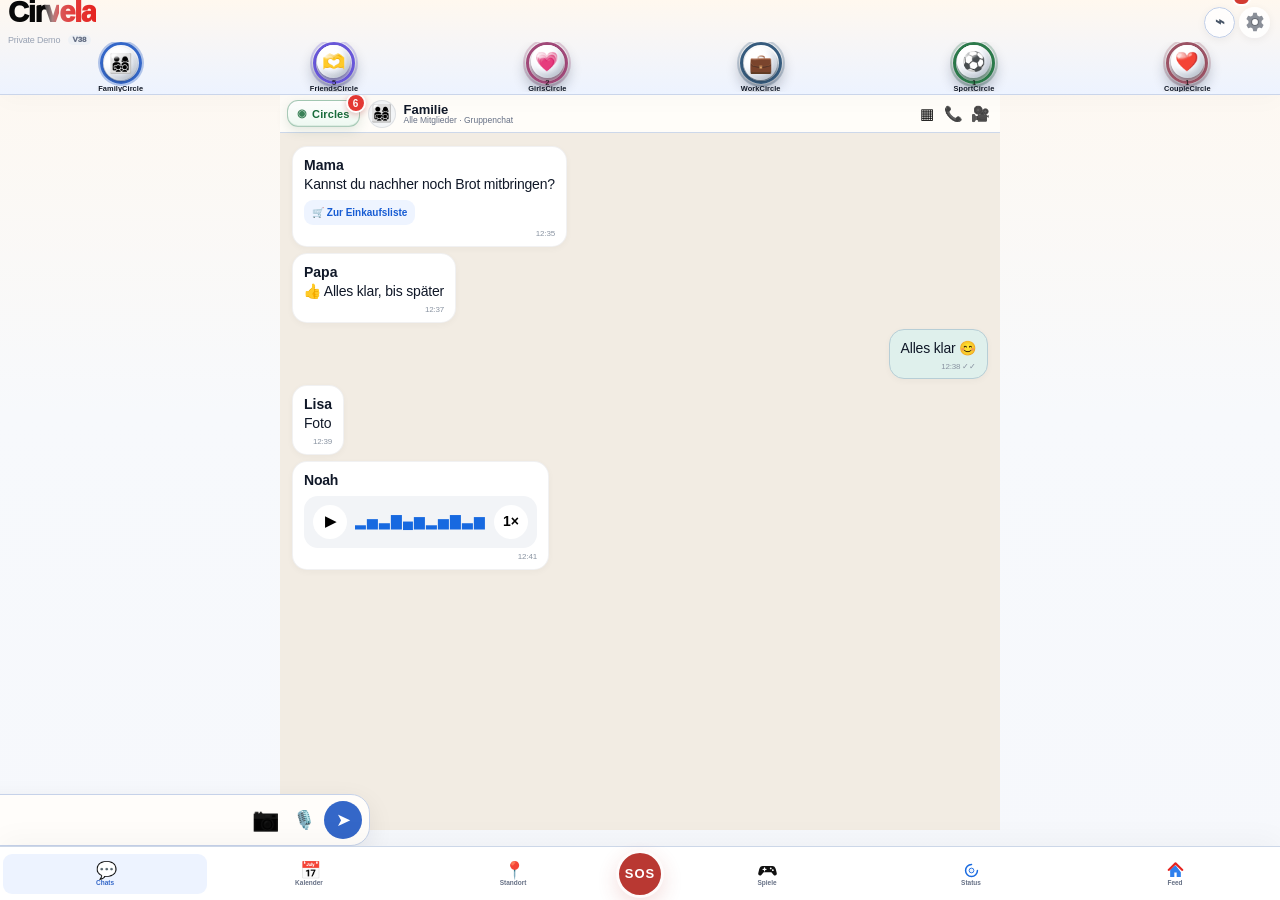
==== index.html @ 79e00e73 "Add files via upload" ====
<!doctype html>
<html lang="de">
<head>
  <meta charset="utf-8">
  <meta name="viewport" content="width=device-width,initial-scale=1,maximum-scale=1,user-scalable=no,viewport-fit=cover">
  <meta name="theme-color" content="#F7F9FC">
  <meta name="apple-mobile-web-app-capable" content="yes">
  <meta name="apple-mobile-web-app-status-bar-style" content="default">
  <meta name="apple-mobile-web-app-title" content="Cirvela">
  <link rel="manifest" href="./manifest.json">
  <link rel="apple-touch-icon" href="icon-192.png">
  <link rel="stylesheet" href="./styles.css?v=38">
  <title>Cirvela</title>

  <script>
  (function(){
    const build='V38';
    window.__CIRVELA_BUILD__=build;
    try{
      if('serviceWorker' in navigator){
        navigator.serviceWorker.getRegistrations().then(rs=>Promise.all(rs.map(r=>r.unregister()))).then(()=>{
          if(navigator.serviceWorker.controller && sessionStorage.getItem('fc-build-reload')!==build){
            sessionStorage.setItem('fc-build-reload',build);
            location.reload();
          }
        });
      }
      if('caches' in window){
        caches.keys().then(keys=>Promise.all(keys.map(k=>caches.delete(k))));
      }
    }catch(e){}
  })();
  </script>

</head>
<body>
  <div id="app">
    <header class="topbar">
      <div class="brandline">
        <div class="brandblock">
          <div class="cirvela-wordmark" aria-label="Cirvela"><span class="cirvela-black">Cir</span><span class="cirvela-v">v</span><span class="cirvela-red">ela</span></div>
          <div class="subtitle">Private Demo <span class="build-badge">V38</span></div>
        </div>
        <div class="header-tools">
          <button id="hubTop" class="hub-launch" aria-label="Circle Hub öffnen"><b>Circle Hub</b><em id="hubAlert">0</em></button>
          <button id="settingsTop" class="settings-top" aria-label="Einstellungen">
            <svg viewBox="0 0 64 64" role="img" aria-hidden="true"><path d="M27 5h10l2 8a21 21 0 0 1 5 3l8-2 5 9-6 6a21 21 0 0 1 0 6l6 6-5 9-8-2a21 21 0 0 1-5 3l-2 8H27l-2-8a21 21 0 0 1-5-3l-8 2-5-9 6-6a21 21 0 0 1 0-6l-6-6 5-9 8 2a21 21 0 0 1 5-3z" fill="#8A8F98"/><circle cx="32" cy="32" r="10" fill="white" stroke="#666B73" stroke-width="3"/></svg>
          </button>
        </div>
      </div>
      <div id="circleCarousel" class="circle-carousel" aria-label="Circles auswählen"></div>
      <button id="circleSwitchBtn" class="circle-switch legacy-circle-switch" aria-label="Circle wechseln" hidden>
        <span id="circleNameTop">FamilyCircle</span><span id="circleUnreadTop" class="circle-unread-top" hidden>0</span><span class="circle-chevron">⌄</span>
      </button>
      <h1 id="pageTitle" class="visually-hidden">Chats</h1>
    </header>

    <main id="content"></main>

    <nav id="bottomNav" class="bottom-nav" aria-label="Hauptnavigation">
      <button class="nav-item active" data-tab="chat"><span class="nav-glyph">💬</span><b>Chats</b></button>
      <button class="nav-item" data-tab="calendar"><span class="nav-glyph">📅</span><b>Kalender</b></button>
      <button class="nav-item" data-tab="location"><span class="nav-glyph">📍</span><b>Standort</b></button>
      <button id="sosBtn" class="sos-button" aria-label="SOS auslösen">SOS</button>
      <button class="nav-item" data-tab="games"><span class="nav-glyph controller-glyph" aria-hidden="true"><svg viewBox="0 0 64 44"><path d="M16 7h32c6 0 10 4 12 11l3 12c2 8-6 12-11 6l-7-8H19l-7 8C7 42-1 38 1 30l3-12C6 11 10 7 16 7Z" fill="#111"/><rect x="15" y="16" width="14" height="4" rx="2" fill="#fff"/><rect x="20" y="11" width="4" height="14" rx="2" fill="#fff"/><circle cx="43" cy="15" r="3" fill="#fff"/><circle cx="50" cy="21" r="3" fill="#fff"/></svg></span><b>Spiele</b></button>
      <button class="nav-item" data-tab="status"><span class="nav-glyph status-nav-icon"><svg viewBox="0 0 64 64"><circle cx="32" cy="32" r="20" fill="none" stroke="#1769E0" stroke-width="5" stroke-linecap="round" stroke-dasharray="92 34"/><circle cx="32" cy="32" r="8" fill="#EAF2FF" stroke="#1769E0" stroke-width="3"/></svg></span><b>Status</b></button>
      <button class="nav-item" data-tab="feed"><span class="nav-glyph feed-nav-icon"><svg viewBox="0 0 64 64"><path d="M14 29v25h14V39h8v15h14V38L32 14z" fill="#2F80ED"/><path d="M9 30L32 8l23 22" fill="none" stroke="#E52420" stroke-width="7" stroke-linecap="round" stroke-linejoin="round"/></svg></span><b>Feed</b></button>
    </nav>

    <div id="modalRoot"></div>
    <input id="galleryInput" type="file" accept="image/*,video/*" hidden>
    <input id="cameraInput" type="file" accept="image/*,video/*" capture="environment" hidden>
    <input id="scoreInput" type="file" accept="image/*" hidden>
  </div>
  <script src="./app.js?v=38"></script>
</body>
</html>
---- styles.css ----
:root{
  --bg:#F6F8FC; --card:#FFFFFF; --text:#111827; --muted:#667085; --line:#E6EAF0;
  --blue:#1769E0; --blueSoft:#EAF2FF; --red:#D92D20; --green:#12B76A; --shadow:0 8px 24px rgba(16,24,40,.07);
}
*{box-sizing:border-box}
html,body{margin:0;background:var(--bg);color:var(--text);font-family:-apple-system,BlinkMacSystemFont,"SF Pro Text","Segoe UI",sans-serif;
  -webkit-text-size-adjust:100%;touch-action:manipulation}
body{min-height:100vh;padding-bottom:calc(100px + env(safe-area-inset-bottom))}
button,input,textarea,select{font:inherit}
button{touch-action:manipulation;-webkit-tap-highlight-color:transparent;-webkit-user-select:none;user-select:none}
button:focus-visible,input:focus-visible,textarea:focus-visible,select:focus-visible{outline:3px solid #84ADFF;outline-offset:2px}
.hidden{display:none!important}

.topbar{
  position:sticky;top:0;z-index:30;display:flex;align-items:flex-end;justify-content:space-between;gap:12px;
  padding:calc(13px + env(safe-area-inset-top)) 16px 12px;background:rgba(255,255,255,.96);
  backdrop-filter:blur(18px);border-bottom:1px solid var(--line)
}
.brandblock{min-width:0}.brandblock h1{font-size:31px;line-height:1.05;letter-spacing:-.8px;margin:0 0 4px}.subtitle{font-size:13px;color:var(--muted)}
.top-actions{display:flex;gap:6px;flex:0 0 auto}
.top-action{
  min-width:64px;min-height:56px;border:0;background:transparent;border-radius:14px;color:#344054;
  display:flex;flex-direction:column;align-items:center;justify-content:center;gap:2px;padding:6px 7px
}
.top-action .top-icon{font-size:30px;line-height:1;width:34px;height:34px;display:grid;place-items:center}.top-action .top-icon svg{width:34px;height:34px;display:block}.top-action>span:last-child{font-size:10px;font-weight:700}
.top-action.active{background:var(--blueSoft);color:var(--blue)}

main{max-width:720px;margin:0 auto}
.section-pad{padding:14px 14px 4px}
.card{background:var(--card);border:1px solid #EEF1F5;border-radius:20px;box-shadow:var(--shadow);padding:16px;margin:14px}
.card h2,.card h3{margin:0 0 12px}
.card h2{font-size:22px}.card h3{font-size:18px}
.muted{color:var(--muted)}.small{font-size:12px}.strong{font-weight:800}
.primary,.secondary,.danger,.ghost{
  border:0;border-radius:14px;min-height:48px;padding:12px 16px;font-weight:800
}
.primary{background:#101828;color:white}.secondary{background:var(--blueSoft);color:var(--blue)}
.danger{background:#FEE4E2;color:#B42318}.ghost{background:#F2F4F7;color:#344054}
.wide{width:100%}

.search{
  margin:12px 14px;background:#ECEFF3;border-radius:15px;min-height:48px;padding:12px 14px;color:#667085;
  display:flex;align-items:center;gap:9px;font-size:16px
}
.chat-row{background:white;border-bottom:1px solid var(--line);display:flex;align-items:center;gap:11px;padding:12px 14px;min-height:78px}
.chat-row:first-of-type{border-top:1px solid var(--line)}
.avatar{width:52px;height:52px;border-radius:50%;background:#EEF3FF;display:grid;place-items:center;font-size:26px;flex:0 0 auto}
.avatar.small{width:38px;height:38px;font-size:19px}.avatar.tiny{width:30px;height:30px;font-size:15px}
.chat-main{min-width:0;flex:1}.chat-line{display:flex;align-items:center;justify-content:space-between;gap:8px}
.chat-name{font-size:17px;font-weight:850}.chat-time{font-size:12px;color:var(--muted)}
.preview{font-size:15px;color:#475467;margin-top:5px;white-space:nowrap;overflow:hidden;text-overflow:ellipsis}
.badge{background:var(--blue);color:white;border-radius:999px;font-size:11px;min-width:21px;height:21px;display:grid;place-items:center;padding:0 6px}
.row-actions{display:flex;gap:2px}.icon-button{width:44px;height:44px;border:0;background:transparent;border-radius:50%;font-size:20px}
.icon-button:active{background:#F2F4F7}

.stories{display:flex;gap:12px;overflow-x:auto;padding:13px 14px;background:#fff;border-bottom:1px solid var(--line);scrollbar-width:none}
.stories::-webkit-scrollbar{display:none}.story-btn{border:0;background:transparent;min-width:66px;padding:0;text-align:center;color:#344054}
.story-ring{width:61px;height:61px;border-radius:50%;padding:3px;margin:0 auto 5px;background:linear-gradient(145deg,#1769E0,#7F56D9,#F04438)}
.story-ring .avatar{width:55px;height:55px;border:3px solid white}
.story-create .story-ring{background:#D0D5DD}.story-create .story-ring .avatar{background:#fff;color:var(--blue);font-size:30px}
.story-label{font-size:10px;font-weight:700;white-space:nowrap}

.composer-card{display:flex;align-items:center;gap:10px}
.composer-launch{flex:1;border:1px solid var(--line);background:#F9FAFB;border-radius:999px;padding:11px 14px;color:#667085;text-align:left}
.mini-actions{display:flex;gap:7px;margin-top:11px}.mini-actions button{flex:1;min-height:40px;border:0;border-radius:12px;background:#F2F4F7;color:#344054;font-size:13px;font-weight:750}

.post{background:white;border:1px solid #EEF1F5;border-radius:19px;box-shadow:var(--shadow);margin:14px;overflow:hidden}
.post-head{display:flex;align-items:center;gap:9px;padding:13px 14px}.post-head .post-user{flex:1}.post-user b{display:block}
.post-image{height:220px;background:linear-gradient(135deg,#DBEAFE,#FCE7F3);display:grid;place-items:center;font-size:68px}
.post-body{padding:13px 14px}.post-actions{display:flex;gap:18px;margin-top:10px}
.action-link{border:0;background:transparent;color:#475467;padding:5px 0;font-size:14px}
.comment-panel{border-top:1px solid var(--line);padding:8px 14px 13px}
.comment{display:flex;gap:8px;padding:8px 0}.comment-content{flex:1}.comment-bubble{background:#F2F4F7;border-radius:13px;padding:8px 10px;font-size:14px}
.comment-meta{display:flex;gap:12px;color:#667085;font-size:10px;margin:4px 5px}.comment-meta button{border:0;background:transparent;padding:0;color:#667085;font-size:10px}
.reply-box{display:flex;gap:7px;margin-top:8px}.reply-box input{flex:1;min-width:0;border:1px solid var(--line);border-radius:999px;padding:10px 12px}.reply-box button{border:0;background:var(--blue);color:white;border-radius:999px;padding:9px 13px;font-weight:800}

.chat-screen{min-height:calc(100vh - 180px);background:#ECE7DE}
.chat-header{position:sticky;top:87px;z-index:20;background:white;border-bottom:1px solid var(--line);display:flex;align-items:center;gap:8px;padding:8px 10px}
.back{width:40px;height:40px;border:0;background:transparent;font-size:27px}.chat-person{min-width:0;flex:1}.chat-person b{display:block}
.chat-header-actions{display:flex}
.messages{padding:14px 11px 92px;display:flex;flex-direction:column;gap:7px}
.bubble{max-width:82%;padding:9px 11px 6px;border-radius:12px;background:#fff;box-shadow:0 1px 2px #00000012;font-size:15px}
.bubble.mine{align-self:flex-end;background:#D9FDD3}.bubble.theirs{align-self:flex-start}.msg-time{display:block;text-align:right;color:#667085;font-size:9px;margin-top:4px}
.chat-composer{position:fixed;left:0;right:0;bottom:calc(90px + env(safe-area-inset-bottom));z-index:24;display:flex;align-items:center;gap:5px;background:#F2F4F7;border-top:1px solid var(--line);padding:7px 8px}
.chat-composer input{flex:1;min-width:0;border:0;background:white;border-radius:999px;padding:11px 13px;font-size:15px}
.chat-composer button{width:39px;height:39px;border:0;background:transparent;border-radius:50%;font-size:20px}.chat-composer .send{background:var(--blue);color:white;font-size:15px}

.grid2{display:grid;grid-template-columns:1fr 1fr;gap:10px}.setting-group{margin:14px}.setting-title{padding:0 4px 6px;color:#667085;font-size:12px;font-weight:800;text-transform:uppercase;letter-spacing:.5px}
.setting-list{background:white;border:1px solid #EEF1F5;border-radius:18px;overflow:hidden;box-shadow:var(--shadow)}
.setting-row{min-height:55px;width:100%;border:0;border-bottom:1px solid var(--line);background:white;padding:10px 13px;display:flex;align-items:center;gap:10px;text-align:left}
.setting-row:last-child{border-bottom:0}.setting-row .setting-icon{font-size:21px;width:28px}.setting-row .setting-copy{flex:1}.setting-row .setting-copy b{display:block;font-size:15px}.setting-row .setting-copy small{color:var(--muted)}
.setting-row .chev{color:#98A2B3;font-size:20px}
.status-dot{width:9px;height:9px;border-radius:50%;background:var(--green);display:inline-block;margin-right:5px}

.privacy-banner{background:#F0FDF4;border:1px solid #ABEFC6;border-radius:16px;padding:13px;color:#05603A}
.info-banner{background:#EFF8FF;border:1px solid #B2DDFF;border-radius:16px;padding:13px;color:#175CD3}
.warning-banner{background:#FFF7ED;border:1px solid #FED7AA;border-radius:16px;padding:13px;color:#9A3412}

.form-row{display:flex;flex-direction:column;gap:6px;margin:11px 0}.form-row label{font-size:12px;color:#667085;font-weight:700}
.form-row input,.form-row select,.form-row textarea{width:100%;border:1px solid #D0D5DD;border-radius:12px;padding:11px;background:white}
.member-check{display:flex;align-items:center;justify-content:space-between;padding:11px 0;border-bottom:1px solid var(--line)}.member-check:last-child{border-bottom:0}
.member-check input{transform:scale(1.25)}

.map-card{height:240px;border-radius:18px;background:linear-gradient(25deg,#DFF5E8 0 43%,#FFF1C6 43% 72%,#DDEBFF 72%);position:relative;overflow:hidden}
.map-road{position:absolute;left:-10%;top:46%;width:120%;height:28px;background:#ffffffaa;transform:rotate(-8deg)}
.pin{position:absolute;font-size:31px}.pin.p1{left:25%;top:30%}.pin.p2{left:58%;top:55%}.pin.p3{left:43%;top:68%}
.location-status{display:flex;align-items:center;gap:8px;padding:10px 0}

.game-card{display:flex;align-items:center;gap:12px;padding:13px 0;border-bottom:1px solid var(--line)}.game-card:last-child{border-bottom:0}
.game-icon{width:54px;height:54px;border-radius:15px;background:#EEF2FF;display:grid;place-items:center;font-size:29px}.game-info{flex:1}.score-row{display:flex;justify-content:space-between;padding:10px 0;border-bottom:1px solid var(--line)}
.score-row:last-child{border-bottom:0}

.bottom-nav{
  position:fixed;left:0;right:0;bottom:0;z-index:70;display:grid;grid-template-columns:1fr 1fr 104px 1fr 1fr;align-items:end;
  min-height:91px;padding:7px 8px calc(7px + env(safe-area-inset-bottom));background:rgba(255,255,255,.98);border-top:1px solid var(--line);backdrop-filter:blur(15px)
}
.nav-item{border:0;background:transparent;color:#667085;min-width:58px;min-height:66px;border-radius:13px;display:flex;flex-direction:column;align-items:center;justify-content:center;gap:5px;padding:5px 2px}
.nav-item span{font-size:29px;line-height:1}.nav-item b{font-size:11px}.nav-item.active{color:var(--blue);background:#F8FAFF}
.sos-button{
  justify-self:center;align-self:start;transform:translateY(-12px);width:86px;height:86px;border-radius:50%;border:7px solid white;background:var(--red);color:white;
  box-shadow:0 7px 18px rgba(217,45,32,.28);font-size:22px;font-weight:900
}

.modal-overlay{position:fixed;inset:0;z-index:60;background:rgba(16,24,40,.63);display:flex;align-items:center;justify-content:center;padding:18px;touch-action:manipulation}
.modal-card{pointer-events:auto;width:min(430px,100%);max-height:82vh;overflow:auto;background:white;border-radius:22px;padding:18px;box-shadow:0 24px 60px rgba(16,24,40,.28)}
.modal-card h2{margin:0 0 10px}.modal-actions{display:grid;grid-template-columns:1fr 1fr;gap:10px;margin-top:16px}
.modal-actions button{min-height:54px;border:0;border-radius:14px;font-weight:850}.modal-no{background:#EAECF0;color:#344054}.modal-yes{background:var(--red);color:white}
.progress-label{text-align:center;font-size:19px;font-weight:900;margin:13px 0}.dots{display:flex;justify-content:center;gap:6px;margin:10px 0}.dots i{width:11px;height:11px;border-radius:50%;background:#D0D5DD}.dots i.on{background:var(--red)}
.sos-history{margin-top:12px;border-top:1px solid var(--line)}

.sheet{position:fixed;inset:0;z-index:85;background:rgba(16,24,40,.5);display:flex;align-items:flex-end}
.sheet-card{width:100%;max-width:720px;margin:0 auto;background:white;border-radius:23px 23px 0 0;padding:14px 14px calc(16px + env(safe-area-inset-bottom))}
.sheet-head{display:flex;align-items:center;justify-content:space-between;margin-bottom:5px}.sheet-head h3{margin:0}.sheet-option{width:100%;border:0;border-top:1px solid var(--line);background:white;padding:14px 4px;display:flex;align-items:center;gap:12px;text-align:left}
.sheet-option .sheet-icon{width:40px;height:40px;border-radius:11px;background:#EEF2FF;display:grid;place-items:center;font-size:22px}.sheet-option b{display:block}
.sheet-option small{color:var(--muted)}

.story-viewer{position:fixed;inset:0;z-index:90;background:#101828;color:white;display:flex;flex-direction:column;touch-action:manipulation}
.story-bars{display:flex;gap:4px;padding:calc(8px + env(safe-area-inset-top)) 9px 4px}.story-bars i{height:3px;flex:1;border-radius:4px;background:#ffffff40}.story-bars i.on{background:white}
.story-head{display:flex;align-items:center;gap:8px;padding:7px 10px}.story-head .owner{flex:1}.story-close{border:0;background:transparent;color:white;width:40px;height:40px;font-size:24px}
.story-media{flex:1;display:grid;place-items:center;text-align:center;font-size:86px;background:linear-gradient(145deg,#1D2939,#53389E);padding:18px}
.story-media p{font-size:20px}.story-footer{background:#00000070;padding:9px 9px calc(10px + env(safe-area-inset-bottom))}
.story-reactions{display:flex;justify-content:center;gap:9px;margin-bottom:8px}.story-reactions button{width:44px;height:44px;border:0;border-radius:50%;background:#ffffff18;color:white;font-size:22px}
.story-reply{display:flex;gap:7px}.story-reply input{flex:1;border:1px solid #ffffff55;border-radius:999px;background:#ffffff10;color:white;padding:10px 13px}.story-reply input::placeholder{color:#D0D5DD}.story-reply button{width:43px;height:43px;border:0;border-radius:50%;background:var(--blue);color:white}

.call-screen{position:fixed;inset:0;z-index:95;background:linear-gradient(#101828,#344054);color:white;display:flex;flex-direction:column;align-items:center;justify-content:center;padding:24px}
.call-avatar{width:118px;height:118px;border-radius:50%;background:#EEF2FF;color:#111827;display:grid;place-items:center;font-size:56px}.call-screen h2{font-size:29px;margin:16px 0 4px}.call-screen p{color:#D0D5DD}
.call-controls{display:flex;gap:22px;margin-top:44px}.call-controls button{width:62px;height:62px;border:0;border-radius:50%;background:#ffffff24;color:white;font-size:25px}.call-controls .hang{background:#D92D20}

.toast{position:fixed;z-index:110;left:50%;bottom:120px;transform:translateX(-50%);background:#101828;color:white;border-radius:999px;padding:10px 14px;font-size:12px;box-shadow:0 8px 24px #0003;max-width:90%;text-align:center}
@media (min-width:700px){.chat-composer{left:50%;right:auto;width:720px;transform:translateX(-50%)}}

.build-badge{display:inline-block;margin-left:5px;padding:2px 6px;border-radius:999px;background:#EAF2FF;color:#1769E0;font-size:9px;font-weight:900;vertical-align:1px}


/* V8 – requested additions only */
.contacts-button{border:0;background:var(--blueSoft);color:var(--blue);border-radius:12px;padding:10px 11px;font-weight:850}
.contacts-head{display:flex;align-items:center;gap:8px;background:#fff;border-bottom:1px solid var(--line);padding:9px 12px}
.group-header .chat-person{min-width:95px}
.chat-media-panel{position:relative}
.chat-media-panel .media-close{position:absolute;right:0;top:-5px}
.media-tabs{display:grid;grid-template-columns:repeat(4,1fr);gap:6px;margin:14px 0}
.media-tabs button{border:0;background:#F2F4F7;border-radius:10px;padding:9px 3px;font-size:12px;font-weight:750}
.media-grid{display:grid;grid-template-columns:repeat(3,1fr);gap:8px}
.media-grid div{aspect-ratio:1;border-radius:13px;background:#EEF2FF;display:grid;place-items:center;font-size:30px}
.group-call-avatars{display:flex;gap:8px;flex-wrap:wrap;justify-content:center}
.sos-result-card{position:relative;padding-top:20px}
.modal-x{position:absolute;right:10px;top:8px;width:42px;height:42px;border:0;border-radius:50%;background:#F2F4F7;color:#344054;font-size:23px;font-weight:800}
@media (max-width:430px){
 .chat-header{gap:4px;padding-left:6px;padding-right:6px}
 .chat-header-actions .icon-button{width:38px;height:38px;font-size:18px}
 .contacts-button{padding:9px 8px;font-size:12px}
}


/* V10 – only requested corrections */
.top-actions{gap:2px}
.top-action{min-width:55px;padding-left:4px;padding-right:4px}
.status-icon svg{width:32px!important;height:32px!important}

/* Checkbox rows: name/avatar remain readable, checkbox is always on the far right. */
.member-check{display:grid!important;grid-template-columns:minmax(0,1fr) auto!important;gap:14px!important;align-items:center!important}
.member-check>span:first-child{min-width:0;display:flex;align-items:center;gap:7px;white-space:normal;overflow:visible}
.member-check input[type="checkbox"]{position:static!important;justify-self:end!important;margin:0 3px 0 8px!important;flex:0 0 auto}

/* SOS slightly lower, while preserving size and prominence. */
.sos-button{transform:translateY(-3px)!important}

/* Long chat messages must never stretch the page. */
.bubble{max-width:min(82%,330px)!important;min-width:0;overflow-wrap:anywhere;word-break:break-word;white-space:normal}
.bubble .message-text{display:block;max-width:26ch;overflow-wrap:anywhere;word-break:break-word;white-space:normal}

/* Composer becomes multi-line instead of growing horizontally. */
.chat-composer textarea.chat-message-input{
  flex:1;min-width:0;max-height:112px;min-height:39px;resize:none;overflow-y:auto;border:0;background:white;
  border-radius:20px;padding:10px 13px;font-size:15px;line-height:20px;outline:0
}

/* Keyboard/focus mode: nav stays below the keyboard viewport and becomes compact.
   visualViewport JS keeps it attached to the visible bottom edge on iPhone Safari. */
body.keyboard-open{padding-bottom:calc(62px + env(safe-area-inset-bottom))}
body.keyboard-open .bottom-nav{
  min-height:56px!important;height:56px!important;padding:2px 6px calc(2px + env(safe-area-inset-bottom))!important;
  grid-template-columns:1fr 1fr 70px 1fr 1fr!important;align-items:center!important;
  transform:translateY(var(--keyboard-nav-shift,0px));
}
body.keyboard-open .nav-item{min-height:46px!important;min-width:46px!important;gap:2px!important;padding:2px!important}
body.keyboard-open .nav-item span{font-size:20px!important}
body.keyboard-open .nav-item b{font-size:9px!important}
body.keyboard-open .sos-button{
  width:54px!important;height:54px!important;border-width:4px!important;font-size:15px!important;
  transform:translateY(0)!important;align-self:center!important
}
body.keyboard-open .chat-composer{
  bottom:calc(56px + env(safe-area-inset-bottom))!important;
  transform:translateY(var(--keyboard-nav-shift,0px));
}
@media (min-width:700px){
 body.keyboard-open .chat-composer{transform:translate(-50%, var(--keyboard-nav-shift,0px))!important}
}


/* V11 – only the requested chat/profile corrections */

/* While typing, remove both navigation areas completely. */
body.keyboard-open .topbar{display:none!important}
body.keyboard-open .bottom-nav{display:none!important}
body.keyboard-open{padding-bottom:0!important}
body.keyboard-open .chat-screen{padding-top:0}
body.keyboard-open .chat-composer{
  bottom:0!important;
  transform:translateY(var(--keyboard-nav-shift,0px))!important;
  z-index:70;
}
@media (min-width:700px){
  body.keyboard-open .chat-composer{
    transform:translate(-50%, var(--keyboard-nav-shift,0px))!important;
  }
}

/* Individual-chat header can open contact info. */
.contact-header-person{
  flex:1;min-width:0;border:0;background:transparent;padding:0;
  display:flex;align-items:center;gap:7px;text-align:left;color:inherit
}
.contact-header-person .chat-person{min-width:0}

/* Group sender names/messages are tappable, without changing bubble appearance. */
.message-sender{
  border:0;background:transparent;padding:0;margin:0;color:inherit;
  font:inherit;font-weight:850;text-align:left
}
.group-person-message{cursor:pointer}

/* Contact info screen, inspired by familiar messenger structure but styled for FamilyCircle. */
.contact-profile{padding:0 0 120px;background:#F6F7F9;min-height:100vh}
.contact-profile-top{
  position:sticky;top:0;z-index:20;display:grid;grid-template-columns:70px 1fr 105px;
  align-items:center;padding:10px 12px;background:rgba(246,247,249,.96);backdrop-filter:blur(16px);
  border-bottom:1px solid var(--line)
}
.contact-profile-title{text-align:center;font-size:18px;font-weight:850}
.profile-edit{border:0;background:white;border-radius:999px;padding:10px 12px;font-weight:750;box-shadow:var(--shadow)}
.contact-hero{text-align:center;padding:26px 18px 18px}
.contact-avatar-large{
  width:126px;height:126px;border-radius:50%;margin:0 auto 14px;background:#EEF2FF;
  display:grid;place-items:center;font-size:62px;border:1px solid #D9DEE7
}
.contact-hero h2{margin:0;font-size:30px}
.contact-phone{margin-top:6px;color:var(--muted);font-size:18px}
.contact-status{margin-top:7px;color:#667085;font-size:13px}
.contact-quick-actions{display:grid;grid-template-columns:repeat(3,1fr);gap:10px;padding:0 16px 16px}
.contact-quick-actions button{
  border:0;background:white;border-radius:20px;padding:15px 8px;display:grid;gap:6px;place-items:center;
  box-shadow:var(--shadow);color:var(--text)
}
.contact-quick-actions button span{font-size:25px}
.contact-quick-actions button b{font-size:13px}
.contact-card{
  margin:0 16px 14px;background:white;border-radius:22px;overflow:hidden;box-shadow:0 2px 12px rgba(16,24,40,.04)
}
.contact-row{
  width:100%;border:0;background:white;display:grid;grid-template-columns:36px minmax(0,1fr) auto;
  align-items:center;gap:9px;padding:14px 16px;text-align:left;color:var(--text)
}
.contact-row + .contact-row{border-top:1px solid var(--line)}
.contact-row>span:first-child{font-size:21px}
.contact-row-main{display:grid;gap:2px;min-width:0}
.contact-row-main b{font-size:15px}
.contact-row-main small{font-size:11px;color:var(--muted);white-space:normal}
.contact-row>span:last-child{color:#98A2B3}
.contact-actions-card{padding:0}
.contact-text-action{
  display:block;width:100%;border:0;background:white;padding:15px 16px;text-align:left;
  color:#218C55;font-size:15px
}
.contact-text-action + .contact-text-action{border-top:1px solid var(--line)}
.contact-text-action.danger{color:#D92D20}

/* V12 – keyboard chat layout and functional contact-info rows */
body.keyboard-open .chat-screen{
  position:fixed!important;
  inset:0!important;
  height:100dvh!important;
  min-height:0!important;
  display:flex!important;
  flex-direction:column!important;
  background:#ECE7DE!important;
  z-index:60!important;
  overflow:hidden!important;
}
body.keyboard-open .chat-header{
  position:relative!important;
  top:0!important;
  flex:0 0 auto!important;
  z-index:72!important;
  display:flex!important;
  background:#fff!important;
}
body.keyboard-open .messages{
  flex:1 1 auto!important;
  min-height:0!important;
  overflow-y:auto!important;
  -webkit-overflow-scrolling:touch;
  padding:12px 11px 10px!important;
  background:#ECE7DE!important;
}
body.keyboard-open .chat-composer{
  position:relative!important;
  left:auto!important;right:auto!important;bottom:auto!important;
  flex:0 0 auto!important;
  transform:none!important;
  z-index:73!important;
  padding:7px 8px calc(7px + env(safe-area-inset-bottom))!important;
  background:#F2F4F7!important;
}
body.keyboard-open .topbar, body.keyboard-open .bottom-nav{display:none!important}
body.keyboard-open #content{padding:0!important;margin:0!important}
body.keyboard-open .chat-message-input{margin:0!important}
@media (min-width:700px){body.keyboard-open .chat-composer{width:auto!important;transform:none!important}}
.profile-option-demo{padding:18px;border-radius:16px;background:#F2F4F7;line-height:1.45}


/* V13 – requested Circle switcher + compact navigation/composer */
.circle-switch{
  border:0;background:transparent;padding:0;margin:0 0 3px;color:var(--blue);
  font-size:13px;font-weight:850;display:flex;align-items:center;gap:4px;text-align:left
}
.circle-switch:active{opacity:.65}
.circle-chevron{font-size:14px;color:#667085}
.brandblock h1{margin-bottom:2px}
.brandblock .subtitle{font-size:11px}

/* Bottom bar is slimmer; all five items stay completely inside it. */
body{padding-bottom:calc(80px + env(safe-area-inset-bottom))}
.bottom-nav{
  grid-template-columns:1fr 1fr 82px 1fr 1fr!important;
  min-height:76px!important;
  height:76px!important;
  padding:4px 7px calc(4px + env(safe-area-inset-bottom))!important;
  align-items:center!important;
}
.nav-item{
  min-height:60px!important;min-width:50px!important;gap:3px!important;padding:3px 2px!important
}
.nav-item span{font-size:25px!important}
.nav-item b{font-size:10px!important}
.sos-button{
  width:68px!important;height:68px!important;border-width:5px!important;font-size:18px!important;
  transform:translateY(0)!important;align-self:center!important
}

/* Wider composer with dedicated send-button space; never covered by nav. */
.chat-composer{
  bottom:calc(76px + env(safe-area-inset-bottom))!important;
  padding:6px 7px!important;gap:4px!important;
}
.chat-composer textarea.chat-message-input{
  min-height:40px!important;
  flex:1 1 auto!important;
  min-width:0!important;
  padding-left:12px!important;padding-right:12px!important;
}
.chat-composer button{width:36px!important;height:36px!important;flex:0 0 36px!important}
.chat-composer .send{width:42px!important;height:42px!important;flex:0 0 42px!important}

/* Circle picker */
.circle-sheet .sheet-card{padding-bottom:calc(20px + env(safe-area-inset-bottom))}
.circle-sheet-intro{margin:3px 2px 10px}
.circle-option{
  width:100%;border:0;border-top:1px solid var(--line);background:white;
  display:grid;grid-template-columns:46px minmax(0,1fr) 22px;align-items:center;gap:10px;
  padding:11px 3px;text-align:left;color:var(--text)
}
.circle-option.selected{background:#F8FAFF}
.circle-option-icon{
  width:42px;height:42px;border-radius:13px;background:#EEF2FF;display:grid;place-items:center;font-size:23px
}
.circle-option-copy{display:grid;gap:2px}
.circle-option-copy b{font-size:15px}
.circle-option-copy small{color:var(--muted);font-size:11px}
.circle-create{
  width:100%;margin-top:10px;border:0;border-radius:14px;background:#101828;color:white;
  min-height:48px;font-weight:850
}

/* Different Circles get distinct accents/backgrounds while keeping the same product structure. */
body[data-circle="family"]{--circleAccent:#1769E0}
body[data-circle="friends"]{
  --blue:#7F56D9;--blueSoft:#F4EBFF;--bg:#FAF8FF;--circleAccent:#7F56D9
}
body[data-circle="girls"]{
  --blue:#D946EF;--blueSoft:#FDF2FF;--bg:#FFF8FD;--circleAccent:#EC4899
}
body[data-circle="work"]{
  --blue:#175CD3;--blueSoft:#EFF8FF;--bg:#F5F8FC;--circleAccent:#175CD3
}
body[data-circle="sport"]{
  --blue:#15803D;--blueSoft:#ECFDF3;--bg:#F7FBF7;--circleAccent:#15803D
}
body[data-circle] .circle-switch{color:var(--circleAccent,var(--blue))}
body[data-circle="friends"] .chat-screen{background:#F0EAF8}
body[data-circle="girls"] .chat-screen{background:#F7EAF3}
body[data-circle="work"] .chat-screen{background:#EAF0F7}
body[data-circle="sport"] .chat-screen{background:#EAF4EA}

/* Keep keyboard-mode composer directly above keyboard with V13 sizing. */
body.keyboard-open .chat-composer{bottom:0!important}


/* V14 – stronger Circle hierarchy + unread activity */
.circle-switch{
  font-size:22px!important;
  line-height:1.05;
  font-weight:950!important;
  margin-bottom:4px!important;
  gap:7px!important;
  color:var(--circleAccent,var(--blue))!important;
}
.circle-chevron{
  font-size:18px!important;
  color:#667085!important;
}
.brandblock h1{
  font-size:16px!important;
  line-height:1.1!important;
  margin:0 0 2px!important;
  font-weight:800!important;
}
.brandblock .subtitle{
  font-size:10px!important;
  margin-top:0!important;
}
.circle-unread-top{
  min-width:22px;height:22px;padding:0 6px;border-radius:999px;
  display:inline-grid;place-items:center;background:#E53935;color:white;
  font-size:11px;font-weight:950;box-shadow:0 2px 8px rgba(229,57,53,.28)
}
.circle-unread-top[hidden]{display:none!important}

/* Richer Circle switcher unread state */
.circle-option{
  grid-template-columns:46px minmax(0,1fr) auto!important;
}
.circle-option-titleline{
  display:flex;align-items:center;gap:7px;min-width:0
}
.circle-current-pill{
  display:inline-flex!important;align-items:center!important;
  width:auto!important;padding:2px 7px;border-radius:999px;
  background:#EEF2FF;color:var(--blue)!important;font-size:9px!important;font-weight:900
}
.circle-option-side{
  display:flex;align-items:center;gap:7px;min-width:48px;justify-content:flex-end
}
.circle-unread-badge{
  min-width:25px;height:25px;padding:0 7px;border-radius:999px;
  display:grid;place-items:center;background:var(--circleAccent,var(--blue));
  color:white;font-size:11px;font-weight:950
}
.circle-no-unread{
  width:22px;height:22px;border-radius:999px;background:#ECFDF3;color:#15803D;
  display:grid;place-items:center;font-size:11px;font-weight:900
}
.circle-arrow{color:#98A2B3;font-size:18px}
.circle-option-copy small{
  white-space:nowrap;overflow:hidden;text-overflow:ellipsis;display:block
}

/* Make hierarchy hold across all Circle themes */
body[data-circle="friends"] .circle-unread-badge{background:#7F56D9}
body[data-circle="girls"] .circle-unread-badge{background:#EC4899}
body[data-circle="work"] .circle-unread-badge{background:#175CD3}
body[data-circle="sport"] .circle-unread-badge{background:#15803D}


/* V15 – Feed-Anzeige + Profilbild-Vollansicht */
.feed-scope-banner{
  display:grid;grid-template-columns:34px minmax(0,1fr) auto;gap:10px;align-items:center;
  background:white;border:1px solid var(--line);border-radius:18px;padding:10px 12px;
}
.feed-scope-banner>span:first-child{font-size:22px}
.feed-scope-banner>div{display:grid;gap:2px}
.feed-scope-banner small{color:var(--muted);font-size:10px}
.feed-scope-banner button{min-height:36px;padding:0 11px}
.feed-choice{
  display:grid;grid-template-columns:30px minmax(0,1fr);gap:10px;align-items:start;
  padding:15px 4px;border-bottom:1px solid var(--line)
}
.feed-choice input{width:21px;height:21px;margin-top:1px}
.feed-choice span{display:grid;gap:3px}
.feed-choice b{font-size:15px}
.feed-choice small{font-size:11px;color:var(--muted);line-height:1.35}
.profile-photo-button{
  display:block;border:0;background:transparent;padding:0;margin:0 auto 14px;border-radius:50%
}
.profile-photo-button .contact-avatar-large{margin:0!important}
.profile-photo-viewer{
  position:fixed;inset:0;z-index:400;background:#0B0F17;color:white;display:flex;flex-direction:column
}
.profile-photo-viewer-bar{
  min-height:72px;padding:calc(10px + env(safe-area-inset-top)) 16px 10px;
  display:grid;grid-template-columns:50px 1fr 50px;align-items:center;background:rgba(0,0,0,.28)
}
.profile-photo-viewer-bar b{text-align:center;font-size:17px}
.profile-photo-close{border:0;background:transparent;color:white;font-size:38px;line-height:1;text-align:left}
.profile-photo-stage{flex:1;display:grid;place-items:center;padding:22px}
.profile-photo-large-demo{
  width:min(82vw,430px);aspect-ratio:1;border-radius:18px;background:#171E2D;
  display:grid;place-items:center;font-size:min(36vw,180px);box-shadow:0 18px 50px rgba(0,0,0,.35)
}
.build-badge{font-weight:950!important}

/* V16 Circle Hub – 20 integrated demo features */
.top-actions{gap:8px!important}
#hubTop .hub-icon{font-size:27px}
.hub-hero{margin:12px 12px 10px;padding:18px;border-radius:24px;background:linear-gradient(135deg,#101828,#344054);color:white;display:flex;align-items:end;justify-content:space-between;gap:12px}
.hub-hero h2{font-size:25px;margin:4px 0}.hub-hero p{font-size:11px;opacity:.78;max-width:250px}.eyebrow{font-size:11px;font-weight:850}
.compact{min-height:42px;padding:0 12px;white-space:nowrap}
.today-board{margin:0 12px 12px}.card-title-row{display:flex;align-items:center;justify-content:space-between}.board-item{display:grid;grid-template-columns:30px 1fr;gap:8px;padding:9px 0;border-top:1px solid var(--line)}.board-item span{display:grid}.board-item small{color:var(--muted)}
.hub-grid{display:grid;grid-template-columns:1fr 1fr;gap:9px;padding:0 12px 100px}
.hub-tile{border:1px solid var(--line);background:white;border-radius:18px;padding:13px;text-align:left;min-height:108px;display:grid;align-content:start;gap:4px;box-shadow:0 2px 10px rgba(16,24,40,.04)}
.hub-tile>span{font-size:25px}.hub-tile b{font-size:14px}.hub-tile small{font-size:10px;color:var(--muted);line-height:1.3}
.feature-sheet .sheet-card{max-height:88vh;overflow:auto}
.feature-list,.saved-list,.pulse-list,.inbox-list{display:grid}
.feature-row{display:grid;grid-template-columns:34px 1fr 18px;align-items:center;gap:8px;padding:12px 2px;border-bottom:1px solid var(--line)}.feature-row>span:first-child{font-size:22px}.feature-row>span:nth-child(2){display:grid}.feature-row small{font-size:10px;color:var(--muted)}.feature-row i{font-style:normal;color:#98A2B3}
.smart-demo{display:grid;gap:10px}.smart-action{border:0;background:#EEF4FF;color:#175CD3;border-radius:12px;padding:11px;font-weight:800;text-align:left}
.list-card{padding:12px;border:1px solid var(--line);border-radius:16px;margin-bottom:10px;display:grid;gap:8px}.list-card label{font-size:13px}.list-card input{width:18px;height:18px;vertical-align:middle}
.request-card,.capsule-card,.safe-walk-card,.doorbell-card,.bridge-card,.poll-card,.memory-card{display:grid;gap:12px}.choice-line{border:1px solid var(--line);background:white;padding:12px;border-radius:12px;text-align:left}.success-banner{background:#ECFDF3;color:#067647;padding:12px;border-radius:12px}
.moment-cover{height:160px;border-radius:20px;background:linear-gradient(135deg,#DCE7FF,#FFE5F1);display:grid;place-items:center;align-content:center;font-size:44px}.moment-cover b{font-size:20px}.moment-cover small{font-size:11px}.moment-grid{display:grid;grid-template-columns:repeat(4,1fr);gap:6px;margin:10px 0}.moment-grid div{aspect-ratio:1;background:#F2F4F7;border-radius:12px;display:grid;place-items:center;font-size:27px}
.memory-photo{height:180px;background:#E8F2E8;border-radius:18px;display:grid;place-items:center;font-size:62px}
.capsule-lock,.doorbell-big{font-size:66px;text-align:center}.place-grid,.mood-grid,.call-options,.quick-status,.circle-room-grid{display:grid;grid-template-columns:1fr 1fr;gap:8px}.place-card,.mood-choice,.call-options button,.quick-status button,.circle-room{border:1px solid var(--line);background:white;border-radius:14px;padding:12px}.mood-choice.selected{outline:2px solid var(--blue);background:var(--blueSoft)}
.safety-actions{display:grid;gap:9px}.safety-actions button{border:0;border-radius:14px;padding:14px;font-weight:900}.safety-red{background:#FEE4E2;color:#B42318}.safety-yellow{background:#FEF0C7;color:#B54708}.safety-blue{background:#EAF2FF;color:#175CD3}
.walk-route{font-size:28px;text-align:center;padding:24px 0;background:#F2F4F7;border-radius:18px}
.inbox-item{display:grid;grid-template-columns:36px 1fr 28px;gap:9px;align-items:center;border:0;border-bottom:1px solid var(--line);background:white;padding:12px 2px;text-align:left}.inbox-item>span:first-child{font-size:22px}.inbox-item>span:nth-child(2){display:grid}.inbox-item small{color:var(--muted);white-space:nowrap;overflow:hidden;text-overflow:ellipsis}.inbox-item em{font-style:normal;background:#E53935;color:white;border-radius:999px;width:26px;height:26px;display:grid;place-items:center;font-weight:900}
.pulse-line{display:grid;grid-template-columns:38px 1fr;gap:10px;padding:12px 0;border-bottom:1px solid var(--line)}.pulse-line>span:first-child{font-size:25px}.pulse-line>span:nth-child(2){display:grid}.pulse-line small{color:var(--muted)}
.share-preview{padding:14px;border:1px dashed #98A2B3;border-radius:14px;background:#F9FAFB}
.poll-card button{border:0;background:#F2F4F7;border-radius:12px;padding:12px;display:flex;justify-content:space-between}
.circle-room{display:grid;place-items:center;text-align:center}.circle-room>span{font-size:30px}.circle-room small{color:var(--muted)}
.message-actionable{cursor:pointer}
@media(max-width:390px){.hub-grid{grid-template-columns:1fr 1fr}.hub-tile{min-height:100px;padding:11px}}


/* =========================================================
   V18 – Circle platform features, built on the uploaded V16
   ========================================================= */
.hub-launch{margin-top:7px;border:0;background:#F2F4FF;color:#344054;border-radius:999px;min-height:30px;padding:5px 9px;display:inline-flex;align-items:center;gap:5px;font-size:10px;font-weight:850;box-shadow:inset 0 0 0 1px #E4E7EC}
.hub-launch span{font-size:14px}.hub-launch em{font-style:normal;background:#E53935;color:#fff;min-width:19px;height:19px;padding:0 5px;border-radius:999px;display:grid;place-items:center;font-size:9px}.hub-launch.active{background:#EDE9FE;color:#6941C6}
.hub-section-title{padding:8px 16px 6px;display:grid}.hub-section-title b{font-size:15px}.hub-section-title small{font-size:10px;color:var(--muted)}
.hub-hero{margin:12px 14px 10px;padding:17px;border-radius:22px;background:linear-gradient(135deg,#101828,#344054);color:white;display:flex;align-items:end;justify-content:space-between;gap:10px;box-shadow:var(--shadow)}
.hub-hero h2{font-size:23px;margin:4px 0}.hub-hero p{font-size:10px;opacity:.82;max-width:260px;line-height:1.4}.eyebrow{font-size:10px;font-weight:850}.compact{min-height:40px!important;padding:0 11px!important;white-space:nowrap}
.today-board{margin-top:10px}.card-title-row{display:flex;align-items:center;justify-content:space-between;gap:8px}.card-title-row h3{margin:0}.board-item{display:grid;grid-template-columns:30px minmax(0,1fr);gap:8px;padding:9px 0;border-top:1px solid var(--line)}.board-item span{display:grid}.board-item small{color:var(--muted);font-size:10px}
.hub-grid{display:grid;grid-template-columns:1fr 1fr;gap:9px;padding:0 14px 6px}.hub-tile{border:1px solid var(--line);background:white;border-radius:17px;padding:12px;text-align:left;min-height:102px;display:grid;align-content:start;gap:4px;box-shadow:0 2px 10px rgba(16,24,40,.04)}.hub-tile>span{font-size:24px}.hub-tile b{font-size:13px}.hub-tile small{font-size:9px;color:var(--muted);line-height:1.35}
.feature-sheet .sheet-card{max-height:88vh;overflow:auto}.feature-list,.saved-list,.pulse-list,.inbox-list{display:grid}.feature-row{width:100%;border:0;background:white;display:grid;grid-template-columns:34px minmax(0,1fr) 18px;align-items:center;gap:8px;padding:12px 2px;border-bottom:1px solid var(--line);text-align:left}.feature-row>span:first-child{font-size:22px}.feature-row>span:nth-child(2){display:grid}.feature-row small{font-size:10px;color:var(--muted)}.feature-row i{font-style:normal;color:#98A2B3}
.smart-demo{display:grid;gap:9px}.smart-action{border:0;background:#EEF4FF;color:#175CD3;border-radius:12px;padding:10px;font-weight:800;text-align:left}.inline-smart{display:block;border:0;background:#EEF4FF;color:#175CD3;border-radius:9px;padding:6px 8px;margin-top:6px;font-size:10px;font-weight:800}
.list-card{padding:12px;border:1px solid var(--line);border-radius:15px;margin-bottom:9px;display:grid;gap:8px}.list-card label{font-size:13px}.list-card input{width:18px;height:18px;vertical-align:middle}.request-card,.capsule-card,.safe-walk-card,.doorbell-card,.bridge-card,.poll-card,.memory-card{display:grid;gap:11px}.choice-line{border:1px solid var(--line);background:white;padding:11px;border-radius:12px;text-align:left}.success-banner{background:#ECFDF3;color:#067647;padding:11px;border-radius:12px}
.moment-cover{height:145px;border-radius:18px;background:linear-gradient(135deg,#DCE7FF,#FFE5F1);display:grid;place-items:center;align-content:center;font-size:42px}.moment-cover b{font-size:19px}.moment-cover small{font-size:10px}.moment-grid,.moment-mini{display:grid;grid-template-columns:repeat(4,1fr);gap:6px;margin:9px 0}.moment-grid div,.moment-mini span{aspect-ratio:1;background:#F2F4F7;border-radius:11px;display:grid;place-items:center;font-size:25px}.memory-photo{height:165px;background:#E8F2E8;border-radius:17px;display:grid;place-items:center;font-size:58px}.capsule-lock,.doorbell-big{font-size:60px;text-align:center}.place-grid,.mood-grid,.call-options,.quick-status,.circle-room-grid{display:grid;grid-template-columns:1fr 1fr;gap:8px}.place-card,.mood-choice,.call-options button,.quick-status button,.circle-room{border:1px solid var(--line);background:white;border-radius:13px;padding:11px}.mood-choice.selected{outline:2px solid var(--blue);background:var(--blueSoft)}.status-mood-current{font-size:24px;padding:8px 0}
.safety-actions{display:grid;gap:8px}.safety-actions button{border:0;border-radius:13px;padding:13px;font-weight:900}.safety-red{background:#FEE4E2;color:#B42318}.safety-yellow{background:#FEF0C7;color:#B54708}.safety-blue{background:#EAF2FF;color:#175CD3}.walk-route{font-size:26px;text-align:center;padding:22px 0;background:#F2F4F7;border-radius:17px}
.inbox-item{display:grid;grid-template-columns:36px minmax(0,1fr) 28px;gap:8px;align-items:center;border:0;border-bottom:1px solid var(--line);background:white;padding:11px 2px;text-align:left}.inbox-item>span:first-child{font-size:22px}.inbox-item>span:nth-child(2){display:grid;min-width:0}.inbox-item small{color:var(--muted);white-space:nowrap;overflow:hidden;text-overflow:ellipsis}.inbox-item em{font-style:normal;background:#E53935;color:white;border-radius:999px;width:26px;height:26px;display:grid;place-items:center;font-weight:900}.pulse-line{display:grid;grid-template-columns:38px minmax(0,1fr);gap:9px;padding:11px 0;border-bottom:1px solid var(--line)}.pulse-line>span:first-child{font-size:24px}.pulse-line>span:nth-child(2){display:grid}.pulse-line small{color:var(--muted)}
.share-preview{padding:13px;border:1px dashed #98A2B3;border-radius:13px;background:#F9FAFB}.poll-card button{border:0;background:#F2F4F7;border-radius:11px;padding:11px;display:flex;justify-content:space-between}.circle-room{display:grid;place-items:center;text-align:center}.circle-room>span{font-size:29px}.circle-room small{color:var(--muted)}
.voice-demo{display:grid;grid-template-columns:auto 1fr auto;align-items:center;gap:8px;background:#F2F4F7;border-radius:14px;padding:9px}.compact-voice{margin-top:6px}.voice-play,.voice-speed,.voice-inline-play,.voice-inline-speed{border:0;background:white;border-radius:999px;min-width:34px;height:34px;font-weight:850}.voice-wave{letter-spacing:1px;color:#1769E0;white-space:nowrap;overflow:hidden}.voice-bubble{min-width:220px}.feed-category-chips{display:flex;gap:6px;overflow-x:auto;margin-top:8px;scrollbar-width:none}.feed-category-chips button{border:1px solid var(--line);background:white;border-radius:999px;padding:7px 10px;white-space:nowrap;font-size:10px;font-weight:750}
body[data-circle="couple"]{--blue:#C11574;--blueSoft:#FCE7F3}body[data-circle="travel"]{--blue:#0E7490;--blueSoft:#ECFEFF}body[data-circle="school"]{--blue:#7C3AED;--blueSoft:#F5F3FF}
@media(max-width:390px){.hub-grid{grid-template-columns:1fr 1fr}.hub-tile{min-height:96px;padding:10px}.hub-launch{font-size:9px}.top-action{min-width:52px}}

/* V19 — Cirvela professional visual system. Functionality preserved, presentation refined. */
:root{
 --bg:#F4F6F8;--card:#FFFFFF;--text:#17202A;--muted:#6B7280;--line:#E2E7EC;
 --blue:#2457D6;--blueSoft:#EEF3FF;--red:#C9362B;--green:#17875B;
 --shadow:0 2px 10px rgba(16,24,40,.045);--radius:14px;
}
body{background:#F4F6F8;letter-spacing:-.01em}
.topbar{padding:calc(12px + env(safe-area-inset-top)) 16px 11px;background:rgba(255,255,255,.985);box-shadow:0 1px 0 var(--line);border:0;align-items:flex-end}
.cirvela-wordmark{font-size:24px;font-weight:900;letter-spacing:-.8px;color:#111827;line-height:1;margin-bottom:3px}
.circle-switch{font-size:13px!important;font-weight:750!important;color:var(--circleAccent,var(--blue))!important;margin:0 0 4px!important;gap:5px!important}
.circle-unread-top{font-size:9px!important;min-width:18px!important;height:18px!important}
.brandblock h1{font-size:20px!important;font-weight:820!important;letter-spacing:-.4px!important;margin:0 0 2px!important}
.brandblock .subtitle{font-size:10px!important;color:#8A94A3!important}
.build-badge{background:#F1F4F8;color:#667085;font-size:8px}
.hub-launch{background:transparent!important;box-shadow:none!important;border:1px solid #D8DEE7!important;border-radius:9px!important;color:#475467!important;padding:5px 8px!important;margin-top:6px!important}
.hub-launch em{background:#D33B32!important}
.top-actions{gap:4px!important}.top-action{min-width:58px!important;border-radius:10px!important;padding:5px!important}.top-action .top-icon,.top-action .top-icon svg{width:30px!important;height:30px!important}.top-action>span:last-child{font-size:9px!important;font-weight:700!important}.top-action.active{background:#F0F4FA!important}
.card,.post,.setting-list{border-radius:14px!important;box-shadow:var(--shadow)!important;border-color:#E5E9EF!important}
.chat-screen{background:#F1F0ED!important}.chat-header{box-shadow:0 1px 0 var(--line)}
.bubble{border-radius:12px!important;box-shadow:0 1px 3px rgba(16,24,40,.06)!important}.bubble.mine{background:#E3F4DE!important}
.contacts-button{border-radius:9px!important;background:#EEF3FA!important;color:#2457D6!important}
.avatar,.circle-option-icon{background:#F0F3F7!important;border:1px solid #E1E6EC}
.bottom-nav{background:rgba(255,255,255,.985)!important;border-top:1px solid #E1E6EC!important;backdrop-filter:blur(20px)}
.nav-item{border-radius:10px!important}.nav-item.active{background:#F2F5FA!important}.nav-glyph{font-family:-apple-system,BlinkMacSystemFont,"SF Pro Display",sans-serif!important;font-size:28px!important;font-weight:400!important;line-height:.9!important;color:currentColor}
.sos-button{background:#C9362B!important;box-shadow:0 5px 14px rgba(201,54,43,.18)!important;font-size:17px!important;letter-spacing:.4px}
.chat-composer{background:#F7F8FA!important;border-top:1px solid #E1E6EC!important}.chat-composer textarea.chat-message-input,.chat-composer input{border:1px solid #DDE3EA!important;box-shadow:none!important}
.sheet{background:rgba(15,23,42,.42)!important}.sheet-card{border-radius:18px 18px 0 0!important;box-shadow:0 -8px 30px rgba(15,23,42,.08)}
.media-tabs{gap:5px!important}.media-tabs button{border:1px solid #E1E6EC!important;background:#F7F8FA!important;border-radius:9px!important;color:#5B6573!important}.media-tabs button.active{background:#EAF0FC!important;color:#2457D6!important;border-color:#C8D6F5!important}
.media-grid{grid-template-columns:repeat(2,1fr)!important;gap:8px!important}
.media-grid .media-item{aspect-ratio:auto!important;min-height:105px;border:1px solid #E1E6EC;background:#FAFBFC;border-radius:11px;padding:14px 10px;display:flex;flex-direction:column;align-items:flex-start;justify-content:center;gap:4px;text-align:left;color:#17202A}
.media-item span{font-size:26px;color:#2457D6}.media-item b{font-size:13px}.media-item small{font-size:10px;color:#7B8491}
.media-detail-preview{height:220px;border:1px solid #E1E6EC;border-radius:12px;background:#F6F8FA;display:grid;place-items:center;font-size:62px;color:#2457D6;margin:12px 0}
.story-ring{background:#D8DEE8!important;padding:2px!important}.story-ring .avatar{border:2px solid white!important}.story-create .story-ring{background:#CBD3DD!important}
.post-image{background:#F0F3F7!important;color:#667085!important}
.circle-option{grid-template-columns:46px minmax(0,1fr) auto!important}.circle-option.selected{background:#F3F6FA!important}.circle-unread-badge,.badge{background:#D33B32!important}
@media(max-width:390px){.cirvela-wordmark{font-size:21px}.brandblock h1{font-size:18px!important}.top-action{min-width:52px!important}}


/* ============================================================
   V20 — CIRVELA Quiet Glass
   Mature, minimal iOS-inspired visual system. No functionality
   is removed; this layer intentionally overrides prior skins.
   ============================================================ */
:root{
  --bg:#F7F8FA;
  --card:#FFFFFF;
  --text:#101828;
  --muted:#667085;
  --line:rgba(16,24,40,.09);
  --blue:#3157D5;
  --blueSoft:#EEF1FB;
  --red:#C83A31;
  --green:#238763;
  --shadow:0 10px 30px rgba(16,24,40,.055);
  --glass:rgba(255,255,255,.82);
  --circleAccent:#3157D5;
}
html,body{background:var(--bg)!important;color:var(--text)!important}
body{font-family:-apple-system,BlinkMacSystemFont,"SF Pro Text","Inter","Segoe UI",sans-serif!important;letter-spacing:-.012em!important}

/* Header: brand is quiet; current Circle is the primary context. */
.topbar{
  position:sticky!important;top:0!important;
  display:grid!important;grid-template-columns:minmax(0,1fr) auto!important;
  align-items:end!important;gap:10px!important;
  padding:calc(10px + env(safe-area-inset-top)) 14px 10px!important;
  background:var(--glass)!important;
  -webkit-backdrop-filter:blur(28px) saturate(150%)!important;
  backdrop-filter:blur(28px) saturate(150%)!important;
  border-bottom:1px solid var(--line)!important;
  box-shadow:0 5px 24px rgba(16,24,40,.025)!important;
}
.brandblock{display:grid!important;grid-template-columns:1fr auto!important;column-gap:8px!important;align-items:center!important;min-width:0!important}
.cirvela-wordmark{
  grid-column:1/2!important;
  font-size:11px!important;line-height:1!important;font-weight:850!important;
  text-transform:uppercase!important;letter-spacing:1.7px!important;color:#667085!important;
  margin:0 0 5px!important;
}
.circle-switch{
  grid-column:1/3!important;justify-self:start!important;
  margin:0 0 3px!important;padding:0!important;
  font-size:25px!important;line-height:1.06!important;font-weight:790!important;
  letter-spacing:-.65px!important;color:var(--circleAccent,var(--blue))!important;
  background:transparent!important;
}
.circle-chevron{font-size:14px!important;color:#98A2B3!important;margin-left:2px!important}
.circle-unread-top{font-size:9px!important;min-width:18px!important;height:18px!important;background:#D83A34!important}
.brandblock h1{
  grid-column:1/2!important;font-size:13px!important;line-height:1.15!important;font-weight:720!important;
  color:#344054!important;letter-spacing:-.15px!important;margin:1px 0 0!important;
}
.brandblock .subtitle{
  grid-column:1/2!important;font-size:9px!important;color:#98A2B3!important;margin-top:4px!important;
}
.build-badge{font-size:8px!important;padding:2px 6px!important;border-radius:999px!important;background:#EEF1F5!important;color:#667085!important}
.hub-launch{
  grid-column:2/3!important;grid-row:3/5!important;align-self:end!important;
  width:38px!important;height:38px!important;padding:0!important;margin:0!important;
  display:grid!important;place-items:center!important;border-radius:11px!important;
  border:1px solid var(--line)!important;background:rgba(255,255,255,.72)!important;color:#475467!important;
  box-shadow:none!important;font-size:0!important;
}
.hub-launch:before{content:"⌁";font-size:23px!important;font-weight:600!important;line-height:1!important}
.hub-launch em{position:absolute!important;transform:translate(13px,-13px)!important;min-width:16px!important;height:16px!important;font-size:8px!important;border:2px solid white!important}

/* Compact top destinations: simple monochrome line treatment. */
.top-actions{display:flex!important;gap:2px!important;align-items:flex-end!important;padding-bottom:2px!important}
.top-action{
  min-width:49px!important;min-height:50px!important;padding:5px 3px!important;border-radius:12px!important;
  color:#667085!important;background:transparent!important;gap:2px!important;
}
.top-action .top-icon,.top-action .top-icon svg{width:26px!important;height:26px!important}
.top-action>span:last-child{font-size:8px!important;font-weight:680!important;letter-spacing:.02em!important}
.top-action.active{background:#EEF1F6!important;color:#263B7B!important}
.status-icon svg circle:first-child{stroke:#667085!important}.status-icon svg circle:last-child{stroke:#667085!important;fill:#F2F4F7!important}
.feed-house svg path:first-child{fill:#667085!important}.feed-house svg path:last-child{stroke:#667085!important}
.settings-gear svg path{fill:#7A8492!important}.settings-gear svg circle{stroke:#667085!important}

/* Content surfaces: flatter, calmer, less card-heavy. */
main{max-width:720px!important}
.card,.post,.setting-list,.contact-card,.contact-actions-card{
  border:1px solid var(--line)!important;border-radius:16px!important;background:#FFF!important;
  box-shadow:0 5px 18px rgba(16,24,40,.035)!important;
}
.card{padding:15px!important;margin:12px!important}
.setting-group{margin:12px!important}.setting-title{font-size:10px!important;letter-spacing:.09em!important}
.setting-row{min-height:54px!important}.setting-row .setting-icon{filter:grayscale(.85);opacity:.78}
.primary,.secondary,.danger,.ghost{border-radius:11px!important;min-height:44px!important}

/* Chat: neutral background, clearer hierarchy, tighter bubbles. */
.chat-screen{background:#F3F4F6!important;min-height:calc(100vh - 165px)!important}
.chat-header{
  top:0!important;background:rgba(255,255,255,.92)!important;
  -webkit-backdrop-filter:blur(22px)!important;backdrop-filter:blur(22px)!important;
  border-bottom:1px solid var(--line)!important;padding:7px 10px!important;box-shadow:none!important;
}
.chat-header .avatar{width:42px!important;height:42px!important;font-size:21px!important}
.chat-person b{font-size:15px!important}.chat-person small{font-size:10px!important;color:#98A2B3!important}
.messages{padding:13px 12px 104px!important;gap:6px!important}
.bubble{
  max-width:min(79%,328px)!important;padding:9px 11px 6px!important;border-radius:15px!important;
  border:1px solid rgba(16,24,40,.06)!important;background:#FFF!important;
  box-shadow:0 2px 7px rgba(16,24,40,.035)!important;font-size:14px!important;line-height:1.35!important;
}
.bubble.mine{background:#E9F2EA!important;border-color:#D8E8DA!important}
.msg-time{font-size:8px!important;color:#8993A1!important}
.contacts-button{background:#F0F2F5!important;color:#344054!important;border-radius:10px!important}
.avatar,.circle-option-icon{background:#F3F5F7!important;border:1px solid var(--line)!important}

/* Composer: floating capsule, no broad gray strip. */
.chat-composer{
  left:10px!important;right:10px!important;bottom:calc(78px + env(safe-area-inset-bottom))!important;
  border:1px solid var(--line)!important;border-radius:19px!important;
  background:rgba(255,255,255,.93)!important;
  -webkit-backdrop-filter:blur(24px)!important;backdrop-filter:blur(24px)!important;
  box-shadow:0 8px 26px rgba(16,24,40,.08)!important;padding:5px 6px!important;gap:3px!important;
}
.chat-composer textarea.chat-message-input,.chat-composer input{
  background:transparent!important;border:0!important;border-radius:13px!important;
  padding:9px 8px!important;font-size:14px!important;box-shadow:none!important;
}
.chat-composer button{width:34px!important;height:34px!important;flex:0 0 34px!important;font-size:17px!important}
.chat-composer .send{width:38px!important;height:38px!important;flex-basis:38px!important;background:#263B7B!important;box-shadow:none!important}
body.keyboard-open .chat-composer{left:8px!important;right:8px!important;bottom:6px!important;border-radius:17px!important}

/* Bottom navigation: slimmer and integrated SOS. */
body{padding-bottom:calc(78px + env(safe-area-inset-bottom))!important}
.bottom-nav{
  min-height:72px!important;height:calc(72px + env(safe-area-inset-bottom))!important;
  padding:5px 10px calc(5px + env(safe-area-inset-bottom))!important;
  background:rgba(255,255,255,.88)!important;
  -webkit-backdrop-filter:blur(28px) saturate(160%)!important;backdrop-filter:blur(28px) saturate(160%)!important;
  border-top:1px solid var(--line)!important;box-shadow:0 -8px 28px rgba(16,24,40,.03)!important;
  grid-template-columns:1fr 1fr 80px 1fr 1fr!important;
}
.nav-item{min-height:58px!important;border-radius:12px!important;color:#667085!important;padding:4px 2px!important}
.nav-item.active{background:#EEF1F6!important;color:#263B7B!important}
.nav-item b{font-size:9px!important;font-weight:680!important}
.nav-glyph{font-size:24px!important;font-weight:500!important;line-height:1!important}
.sos-button{
  width:66px!important;height:66px!important;align-self:center!important;justify-self:center!important;
  transform:none!important;border:5px solid rgba(255,255,255,.98)!important;
  background:#B93832!important;box-shadow:0 7px 20px rgba(185,56,50,.16)!important;
  font-size:13px!important;font-weight:850!important;letter-spacing:.08em!important;
}

/* Feed / stories: private journal instead of playful social media. */
.stories{gap:10px!important;padding:11px 12px!important;background:transparent!important;border-bottom:1px solid var(--line)!important}
.story-ring{width:54px!important;height:54px!important;padding:1px!important;background:#D7DCE3!important}
.story-ring .avatar{width:52px!important;height:52px!important;border:2px solid #FFF!important;font-size:22px!important}
.story-label{font-size:9px!important;color:#667085!important;font-weight:650!important}
.composer-card{border-radius:15px!important}.composer-launch{background:#F7F8FA!important;border-radius:12px!important}
.mini-actions button{background:#F0F2F5!important;border-radius:10px!important;color:#475467!important;font-size:11px!important}
.post{margin:12px!important;border-radius:16px!important}.post-image{background:#F2F4F7!important}.post-actions{gap:14px!important}
.feed-category-chips button{background:#FFF!important;color:#475467!important;border-radius:9px!important;font-size:9px!important}

/* Circle switcher is a serious workspace picker. */
.circle-sheet .sheet-card{background:#F8F9FB!important}.circle-option{border-radius:13px!important;margin:5px 0!important;background:#FFF!important;border:1px solid var(--line)!important}.circle-option.selected{background:#EEF1F6!important;border-color:#D7DDE6!important}
.circle-option-icon{border-radius:12px!important}
.circle-unread-badge,.badge{background:#B93832!important}

/* Sheets / profiles: native-like sectioned hierarchy. */
.sheet{background:rgba(15,23,42,.32)!important;-webkit-backdrop-filter:blur(3px)!important;backdrop-filter:blur(3px)!important}
.sheet-card{border-radius:22px 22px 0 0!important;background:#F8F9FB!important;box-shadow:0 -14px 50px rgba(15,23,42,.12)!important}
.sheet-head{background:transparent!important}.sheet-head h3{font-size:18px!important}
.media-tabs button{background:#FFF!important;border-radius:10px!important}.media-tabs button.active{background:#E9EDF4!important;color:#263B7B!important;border-color:#D8DEE7!important}
.media-grid .media-item{background:#FFF!important;border-radius:13px!important;box-shadow:none!important}
.media-item span{filter:grayscale(.75);opacity:.8}
.contact-hero{padding-top:10px!important}.contact-avatar-large{box-shadow:0 0 0 1px var(--line)!important}.contact-hero h2{font-size:24px!important;letter-spacing:-.5px!important}

/* Hub: information dashboard, not a game menu. */
.hub-hero{background:#172033!important;border-radius:16px!important;box-shadow:none!important}.hub-hero h2{font-size:22px!important}.hub-grid{gap:8px!important;padding:0 12px 8px!important}.hub-tile{min-height:92px!important;border-radius:14px!important;box-shadow:none!important}.hub-tile>span{font-size:18px!important;filter:grayscale(.8);opacity:.78}.hub-tile b{font-size:12px!important}.hub-tile small{font-size:9px!important}

/* Accessibility / restrained motion. */
button{transition:background-color .12s ease,opacity .12s ease,transform .08s ease!important}
button:active{transform:scale(.985)}
@media (prefers-reduced-motion:reduce){button{transition:none!important}}
@media(max-width:390px){
 .topbar{padding-left:11px!important;padding-right:9px!important}.circle-switch{font-size:22px!important}.top-action{min-width:45px!important}.top-action>span:last-child{font-size:7px!important}.hub-launch{width:34px!important;height:34px!important}.bottom-nav{grid-template-columns:1fr 1fr 74px 1fr 1fr!important}.sos-button{width:62px!important;height:62px!important}.chat-composer{bottom:calc(75px + env(safe-area-inset-bottom))!important}
}


/* ===== Cirvela V21 – Color Spaces + per-Circle designs ===== */
:root{
 --circle-accent:#3467C8;--circle-tint:#EDF3FF;--circle-surface:#FFF8EF;--circle-chat:#F2ECE3;--circle-panel:#FFFDF9;--circle-nav:#F8FAFE;
}
body{background:linear-gradient(180deg,var(--circle-surface) 0,#F7F9FC 46%,#F6F8FC 100%)!important}
.topbar{
 background:linear-gradient(135deg,color-mix(in srgb,var(--circle-tint) 72%,white),rgba(255,255,255,.97) 58%)!important;
 border-bottom:1px solid color-mix(in srgb,var(--circle-accent) 16%,#E6EAF0)!important;
}
.cirvela-wordmark{color:#1D2939!important}.circle-switch{color:var(--circle-accent)!important}
.circle-unread-top,.circle-unread-badge,.badge{background:var(--circle-accent)!important}
.top-action.active{background:var(--circle-tint)!important;color:var(--circle-accent)!important}
.hub-launch{border-color:color-mix(in srgb,var(--circle-accent) 22%,#E6EAF0)!important;background:color-mix(in srgb,var(--circle-tint) 58%,white)!important}
.chat-header,.contacts-head{background:color-mix(in srgb,var(--circle-tint) 52%,white)!important;border-color:color-mix(in srgb,var(--circle-accent) 14%,#E6EAF0)!important}
.chat-screen{background:var(--circle-chat)!important}
.messages{background-color:var(--circle-chat)!important;position:relative;transition:background .22s ease}
.chat-composer{background:color-mix(in srgb,var(--circle-panel) 88%,white)!important;border-color:color-mix(in srgb,var(--circle-accent) 18%,#E6EAF0)!important}
.chat-composer .send{background:var(--circle-accent)!important}
.contacts-button,.secondary{background:var(--circle-tint)!important;color:var(--circle-accent)!important}
.bubble.mine{background:color-mix(in srgb,var(--circle-accent) 10%,#F2FFF0)!important;border-color:color-mix(in srgb,var(--circle-accent) 20%,#D8E8DA)!important}
.bottom-nav{background:color-mix(in srgb,var(--circle-nav) 90%,rgba(255,255,255,.9))!important;border-color:color-mix(in srgb,var(--circle-accent) 12%,#E1E6EC)!important}
.nav-item.active{background:var(--circle-tint)!important;color:var(--circle-accent)!important}
.card,.post,.setting-list,.contact-card,.contact-actions-card{background:var(--circle-panel)!important;border-color:color-mix(in srgb,var(--circle-accent) 10%,#E6EAF0)!important}
.setting-group{border-radius:17px;background:color-mix(in srgb,var(--circle-surface) 55%,transparent);padding:1px 0 7px}
.setting-title{color:color-mix(in srgb,var(--circle-accent) 72%,#344054)!important;padding-left:4px}
.stories{background:color-mix(in srgb,var(--circle-tint) 48%,white)!important}
.story-ring{background:linear-gradient(145deg,var(--circle-accent),color-mix(in srgb,var(--circle-accent) 55%,#C86DA8))!important}
.feed-scope-banner,.composer-card{background:var(--circle-panel)!important}
.post-head{background:color-mix(in srgb,var(--circle-tint) 34%,white)}
.circle-option.selected{background:var(--circle-tint)!important;border-color:color-mix(in srgb,var(--circle-accent) 26%,#D7DDE6)!important}
.primary{background:color-mix(in srgb,var(--circle-accent) 76%,#101828)!important}

/* Pattern personalities. Kept subtle for an adult visual language. */
body[data-circle-pattern="flowers"] .messages:before,
body[data-circle-pattern="petals"] .messages:before,
body[data-circle-pattern="leaf"] .messages:before,
body[data-circle-pattern="wave"] .messages:before,
body[data-circle-pattern="grid"] .messages:before,
body[data-circle-pattern="field"] .messages:before,
body[data-circle-pattern="paper"] .messages:before,
body[data-circle-pattern="lines"] .messages:before,
body[data-circle-pattern="sunset"] .messages:before,
body[data-circle-pattern="hearts"] .messages:before,
body[data-circle-pattern="clouds"] .messages:before,
body[data-circle-pattern="energy"] .messages:before,
body[data-circle-pattern="dots"] .messages:before{
 content:"";position:absolute;inset:0;pointer-events:none;opacity:.22;background-size:48px 48px;z-index:0
}
body[data-circle-pattern="flowers"] .messages:before{background-image:radial-gradient(circle at 12px 12px,color-mix(in srgb,var(--circle-accent) 40%,transparent) 0 2px,transparent 3px),radial-gradient(circle at 17px 12px,color-mix(in srgb,var(--circle-accent) 25%,transparent) 0 2px,transparent 3px),radial-gradient(circle at 14px 17px,color-mix(in srgb,var(--circle-accent) 28%,transparent) 0 2px,transparent 3px)}
body[data-circle-pattern="petals"] .messages:before{background-image:radial-gradient(ellipse at 14px 12px,color-mix(in srgb,var(--circle-accent) 28%,transparent) 0 3px,transparent 4px),radial-gradient(ellipse at 20px 18px,color-mix(in srgb,var(--circle-accent) 18%,transparent) 0 3px,transparent 4px)}
body[data-circle-pattern="leaf"] .messages:before{background-image:radial-gradient(ellipse at 12px 14px,color-mix(in srgb,var(--circle-accent) 24%,transparent) 0 5px,transparent 6px)}
body[data-circle-pattern="wave"] .messages:before{background-image:repeating-radial-gradient(ellipse at 0 0,color-mix(in srgb,var(--circle-accent) 18%,transparent) 0 1px,transparent 1px 12px)}
body[data-circle-pattern="grid"] .messages:before,body[data-circle-pattern="paper"] .messages:before{background-image:linear-gradient(color-mix(in srgb,var(--circle-accent) 12%,transparent) 1px,transparent 1px),linear-gradient(90deg,color-mix(in srgb,var(--circle-accent) 12%,transparent) 1px,transparent 1px)}
body[data-circle-pattern="lines"] .messages:before{background-image:repeating-linear-gradient(135deg,color-mix(in srgb,var(--circle-accent) 12%,transparent) 0 1px,transparent 1px 12px)}
body[data-circle-pattern="field"] .messages:before{background-image:linear-gradient(90deg,transparent 49%,color-mix(in srgb,var(--circle-accent) 15%,transparent) 50%,transparent 51%)}
body[data-circle-pattern="sunset"] .messages:before{background-image:radial-gradient(circle at 20% 20%,color-mix(in srgb,var(--circle-accent) 22%,transparent) 0 7px,transparent 8px)}
body[data-circle-pattern="hearts"] .messages:before{background-image:radial-gradient(circle at 12px 12px,color-mix(in srgb,var(--circle-accent) 18%,transparent) 0 3px,transparent 4px),radial-gradient(circle at 17px 12px,color-mix(in srgb,var(--circle-accent) 18%,transparent) 0 3px,transparent 4px)}
body[data-circle-pattern="clouds"] .messages:before{background-image:radial-gradient(ellipse at 16px 16px,color-mix(in srgb,var(--circle-accent) 15%,transparent) 0 8px,transparent 9px)}
body[data-circle-pattern="energy"] .messages:before{background-image:repeating-linear-gradient(120deg,transparent 0 22px,color-mix(in srgb,var(--circle-accent) 11%,transparent) 22px 24px,transparent 24px 46px)}
body[data-circle-pattern="dots"] .messages:before{background-image:radial-gradient(circle,color-mix(in srgb,var(--circle-accent) 22%,transparent) 0 1.4px,transparent 1.5px)}
.messages>.bubble{position:relative;z-index:1}

/* Circle design settings */
.appearance-divider{height:1px;background:var(--line);margin:18px 0}
.circle-design-head{display:flex;justify-content:space-between;align-items:end;margin:2px 0 10px}.circle-design-head>div{display:grid;gap:3px}.circle-design-head b{font-size:17px}.circle-design-head small{font-size:11px;color:var(--muted)}
.circle-design-grid{display:grid;grid-template-columns:1fr;gap:9px;margin-top:10px}
.circle-design-card{position:relative;border:1px solid var(--line);background:white;border-radius:15px;padding:11px;text-align:left;display:grid;grid-template-columns:80px 1fr;grid-template-rows:auto auto;column-gap:11px;align-items:center;min-height:80px}
.circle-design-card.selected{border-color:var(--circle-accent);box-shadow:0 0 0 2px color-mix(in srgb,var(--circle-accent) 18%,transparent)}
.circle-design-card .design-preview{grid-row:1/3;width:80px;height:56px;border-radius:11px;overflow:hidden;display:grid;grid-template-columns:1fr 1fr;background:var(--preview-chat);border:1px solid rgba(0,0,0,.05)}
.design-preview i:first-child{grid-column:1/3;height:17px;background:var(--preview-tint);border-bottom:2px solid var(--preview-accent)}
.design-preview i:nth-child(2){margin:7px 2px 7px 7px;border-radius:8px;background:white}
.design-preview i:nth-child(3){margin:7px 7px 7px 2px;border-radius:8px;background:color-mix(in srgb,var(--preview-accent) 16%,white)}
.circle-design-card b{font-size:13px}.circle-design-card small{font-size:9px;color:var(--muted);line-height:1.3}.circle-design-card em{position:absolute;right:8px;top:7px;font-style:normal;font-size:8px;font-weight:800;color:var(--circle-accent);background:var(--circle-tint);padding:3px 6px;border-radius:999px}

/* Long-press chat wallpaper picker */
.wallpaper-grid{display:grid;grid-template-columns:repeat(3,1fr);gap:9px;margin-top:12px}
.wallpaper-card{border:1px solid var(--line);background:white;border-radius:14px;padding:7px;display:grid;gap:6px;text-align:center;color:#344054}.wallpaper-card.selected{border-color:var(--circle-accent);box-shadow:0 0 0 2px color-mix(in srgb,var(--circle-accent) 18%,transparent)}.wallpaper-card b{font-size:10px}
.wallpaper-swatch{height:76px;border-radius:10px;border:1px solid rgba(0,0,0,.05);display:grid;place-items:center;font-size:26px;overflow:hidden}
.wallpaper-custom{background:linear-gradient(135deg,#F0F2F5,#FFF);color:var(--circle-accent)}
.wallpaper-swatch.chat-bg-default{background:var(--circle-chat)}
.wallpaper-swatch.chat-bg-linen,.messages.chat-bg-linen{background-color:#EFE9DF!important;background-image:repeating-linear-gradient(0deg,rgba(95,75,52,.035) 0 1px,transparent 1px 5px),repeating-linear-gradient(90deg,rgba(95,75,52,.025) 0 1px,transparent 1px 7px)!important}
.wallpaper-swatch.chat-bg-mist,.messages.chat-bg-mist{background:linear-gradient(135deg,#EEF2F7,#F8FAFC 45%,#E9F0F5)!important}
.wallpaper-swatch.chat-bg-botanical,.messages.chat-bg-botanical{background-color:#EAF3ED!important;background-image:radial-gradient(ellipse at 18px 20px,rgba(53,123,112,.13) 0 7px,transparent 8px)!important;background-size:54px 54px!important}
.wallpaper-swatch.chat-bg-dusk,.messages.chat-bg-dusk{background:linear-gradient(160deg,#EDE8F1,#E6EAF1 55%,#F2E9EB)!important}
.wallpaper-swatch.chat-bg-ocean,.messages.chat-bg-ocean{background:linear-gradient(150deg,#E7F4F8,#EDF7F5 50%,#E7EFF8)!important}
.wallpaper-swatch.chat-bg-rose,.messages.chat-bg-rose{background:linear-gradient(150deg,#F8EBF0,#F7F0F6 50%,#F2ECE9)!important}
.messages.chat-bg-custom{background-image:linear-gradient(rgba(255,255,255,.12),rgba(255,255,255,.12)),var(--custom-chat-bg)!important;background-size:cover!important;background-position:center!important;background-attachment:local!important}
.messages.chat-bg-linen:before,.messages.chat-bg-mist:before,.messages.chat-bg-botanical:before,.messages.chat-bg-dusk:before,.messages.chat-bg-ocean:before,.messages.chat-bg-rose:before,.messages.chat-bg-custom:before{display:none!important}
.chat-wallpaper-sheet .sheet-card{padding-bottom:calc(18px + env(safe-area-inset-bottom))}
@media(max-width:390px){.wallpaper-grid{grid-template-columns:repeat(3,1fr)}.wallpaper-swatch{height:65px}.circle-design-card{grid-template-columns:68px 1fr}.circle-design-card .design-preview{width:68px}}


/* V22 – only the approved navigation, circle carousel, wordmark and design controls */
:root{--v22-header-h:196px}
.visually-hidden{position:absolute!important;width:1px!important;height:1px!important;padding:0!important;margin:-1px!important;overflow:hidden!important;clip:rect(0,0,0,0)!important;white-space:nowrap!important;border:0!important}
.topbar{
  position:sticky!important;top:0!important;z-index:50!important;padding:12px 14px 8px!important;
  background:linear-gradient(180deg,var(--circle-surface,#fff) 0%,var(--circle-tint,#f7f9fc) 100%)!important;
}
.brandline{display:flex;align-items:flex-start;justify-content:space-between;gap:10px}
.brandblock{min-width:0}
.cirvela-wordmark{
  display:inline-block!important;font-size:34px!important;line-height:1!important;font-weight:950!important;letter-spacing:-1.7px!important;
  background:linear-gradient(90deg,#090909 0%,#090909 37%,#383333 43%,#776969 48%,#b97878 53%,#df4a49 60%,#e52420 76%,#e52420 100%)!important;
  -webkit-background-clip:text!important;background-clip:text!important;color:transparent!important;-webkit-text-fill-color:transparent!important;
}
.header-tools{display:flex;align-items:center;gap:8px;padding-top:3px}
.hub-launch{margin:0!important;min-height:34px!important;padding:6px 10px!important;border-radius:999px!important;background:rgba(255,255,255,.78)!important;box-shadow:0 2px 8px rgba(16,24,40,.06)!important}
.settings-top{width:38px;height:38px;border:0;border-radius:50%;background:rgba(255,255,255,.82);display:grid;place-items:center;padding:5px;box-shadow:0 2px 8px rgba(16,24,40,.06)}
.settings-top svg{width:28px;height:28px}.settings-top.active{outline:2px solid var(--circle-accent,#1769E0)}
.legacy-circle-switch{display:none!important}
.circle-carousel{
  display:flex!important;gap:8px!important;overflow-x:auto!important;overflow-y:hidden!important;scroll-snap-type:x mandatory!important;
  padding:10px 0 3px!important;-webkit-overflow-scrolling:touch!important;scrollbar-width:none!important;touch-action:pan-x!important
}
.circle-carousel::-webkit-scrollbar{display:none}
.circle-tile{
  flex:0 0 calc((100% - 24px)/4)!important;min-width:0!important;scroll-snap-align:start!important;border:0!important;background:transparent!important;
  display:flex!important;flex-direction:column!important;align-items:center!important;gap:4px!important;padding:2px 1px 4px!important;color:var(--tile-accent,#1769E0)!important
}
.circle-photo{position:relative;width:58px;height:58px;border-radius:50%;padding:3px;background:conic-gradient(var(--tile-accent,#1769E0),#ff6b6b,var(--tile-accent,#1769E0));display:grid;place-items:center}
.circle-photo>span{width:52px;height:52px;border-radius:50%;background:linear-gradient(145deg,#fff,#f1f3f6);display:grid;place-items:center;font-size:26px;border:2px solid #fff;box-shadow:0 2px 7px rgba(0,0,0,.1)}
.circle-photo em{position:absolute;right:-3px;top:-5px;min-width:21px;height:21px;padding:0 5px;border-radius:999px;background:#E52420;color:#fff;border:2px solid #fff;font-style:normal;font-weight:900;font-size:10px;display:grid;place-items:center}
.circle-tile small{max-width:100%;font-size:9.5px;font-weight:900;line-height:1.05;white-space:nowrap;overflow:hidden;text-overflow:ellipsis;color:var(--tile-accent,#1769E0)}
.circle-tile.selected .circle-photo{box-shadow:0 0 0 3px rgba(255,255,255,.9),0 0 0 5px var(--tile-accent,#1769E0)}

/* One navigation only: Chats · Kalender · Standort · SOS · Spiele · Status · Feed */
body{padding-bottom:calc(80px + env(safe-area-inset-bottom))!important}
.bottom-nav{
  display:grid!important;grid-template-columns:repeat(3,minmax(0,1fr)) 70px repeat(3,minmax(0,1fr))!important;
  min-height:76px!important;height:76px!important;padding:4px 4px calc(4px + env(safe-area-inset-bottom))!important;align-items:center!important;
  background:rgba(255,255,255,.98)!important
}
.nav-item{min-width:0!important;min-height:60px!important;padding:2px 0!important;gap:3px!important;border-radius:11px!important}
.nav-item .nav-glyph{font-size:23px!important;line-height:1!important;width:27px;height:27px;display:grid;place-items:center}
.nav-item .nav-glyph svg{width:27px;height:27px;display:block}
.nav-item b{font-size:8.6px!important;white-space:nowrap!important}
.controller-glyph svg{width:29px!important;height:23px!important}
.sos-button{width:64px!important;height:64px!important;font-size:17px!important;border-width:5px!important;transform:none!important;align-self:center!important;justify-self:center!important}
.chat-composer{bottom:calc(76px + env(safe-area-inset-bottom))!important}

/* Approved visual details */
.contacts-button{color:#111!important;background:#fff!important;border:1.5px solid var(--circle-accent,#1769E0)!important;border-radius:14px!important;font-weight:850!important;box-shadow:0 2px 7px rgba(16,24,40,.04)!important}
.camera-black{position:relative;color:#111!important;background:transparent!important;font-size:0!important}
.camera-black::before{content:'📷';font-size:22px;filter:grayscale(1) brightness(.12);display:block}
.camera-black>span{display:none!important}

/* More circle designs + separate top/chat/both selection */
.design-target-tabs{display:grid;grid-template-columns:repeat(3,1fr);gap:5px;margin:10px 0 12px;padding:4px;background:#F2F4F7;border-radius:14px}
.design-target-tabs button{border:0;border-radius:10px;background:transparent;min-height:38px;padding:5px;font-size:11px;font-weight:800;color:#667085}
.design-target-tabs button.active{background:#fff;color:#101828;box-shadow:0 2px 8px rgba(16,24,40,.08)}
.circle-design-grid{grid-template-columns:repeat(2,minmax(0,1fr))!important;max-height:58vh;overflow-y:auto;padding-right:2px}
.circle-design-card{min-height:142px!important}

/* Circle-specific top area and chat area are independently themeable */
.topbar{background-color:var(--circle-surface,#fff)!important}
.messages,.chat-screen{background-color:var(--circle-chat,#ECE7DE)!important}
.chat-screen .chat-header{background:var(--circle-panel,#fff)!important}

@media(max-width:390px){
 .cirvela-wordmark{font-size:31px!important}
 .circle-photo{width:54px;height:54px}.circle-photo>span{width:48px;height:48px;font-size:24px}
 .bottom-nav{grid-template-columns:repeat(3,minmax(0,1fr)) 66px repeat(3,minmax(0,1fr))!important}
 .sos-button{width:60px!important;height:60px!important;font-size:16px!important}
 .nav-item b{font-size:7.8px!important}
}


/* V23 – technischer Fix: Chat-Kopfzeile bleibt unter der oberen Cirvela-/Circle-Leiste sichtbar */
:root{--cirvela-topbar-offset:118px}
.chat-header{top:var(--cirvela-topbar-offset)!important}
body.keyboard-open .chat-header{top:0!important}
@media (max-width:430px){:root{--cirvela-topbar-offset:112px}}


/* V24 – ausschließlich Layoutkorrektur der oberen Leiste:
   Cirvela/Tools oben, Circle-Karussell immer darunter, ohne Überlagerung. */
.topbar{
  display:block !important;
  width:100% !important;
  min-height:0 !important;
}
.brandline{
  display:flex !important;
  width:100% !important;
  align-items:flex-start !important;
  justify-content:space-between !important;
  gap:10px !important;
}
.brandblock{
  position:relative !important;
  z-index:2 !important;
  flex:1 1 auto !important;
  min-width:0 !important;
}
.header-tools{
  position:relative !important;
  z-index:2 !important;
  flex:0 0 auto !important;
}
.circle-carousel{
  position:relative !important;
  z-index:1 !important;
  width:100% !important;
  clear:both !important;
  margin-top:8px !important;
  padding-top:7px !important;
}
/* tatsächliche Höhe des nun zweizeiligen Kopfbereichs */
:root{--cirvela-topbar-offset:142px}
.chat-header{top:var(--cirvela-topbar-offset) !important}
body.keyboard-open .chat-header{top:0 !important}

@media(max-width:430px){
  :root{--cirvela-topbar-offset:138px}
  .circle-carousel{margin-top:7px !important}
}


/* ============================================================
   V25 – gezielte Korrekturen
   1. Cirvela-Wortmarke wieder Schwarz -> Übergangs-V -> Rot
   2. Chat bei geöffneter iOS-Tastatur nutzt den sichtbaren Viewport
   3. Unterseiten/Sheets besitzen eine dauerhaft sichtbare Zurück-Taste
   ============================================================ */

/* Robuste Wortmarke: Das V enthält sowohl verblasstes Schwarz als auch verblasstes Rot. */
.cirvela-wordmark{
  background:none!important;
  color:inherit!important;
  -webkit-text-fill-color:initial!important;
}
.cirvela-wordmark .cirvela-black{
  color:#080808!important;
  -webkit-text-fill-color:#080808!important;
}
.cirvela-wordmark .cirvela-v{
  display:inline-block!important;
  background:linear-gradient(90deg,#4a4545 0%,#746969 34%,#a98080 56%,#c96f70 78%,#da5a5b 100%)!important;
  -webkit-background-clip:text!important;
  background-clip:text!important;
  color:transparent!important;
  -webkit-text-fill-color:transparent!important;
}
.cirvela-wordmark .cirvela-red{
  display:inline-block!important;
  background:linear-gradient(90deg,#d85b5c 0%,#e43836 45%,#e52420 100%)!important;
  -webkit-background-clip:text!important;
  background-clip:text!important;
  color:transparent!important;
  -webkit-text-fill-color:transparent!important;
}

/* iOS: Chatfläche entspricht beim Tippen exakt dem tatsächlich sichtbaren Viewport.
   Dadurch sitzt die Schreibleiste direkt über der Tastatur und die letzten Nachrichten
   bleiben im scrollbaren Bereich sichtbar. */
body.keyboard-open .chat-screen{
  position:fixed!important;
  left:0!important;
  right:0!important;
  top:var(--cirvela-vv-top,0px)!important;
  bottom:auto!important;
  height:var(--cirvela-vv-height,100dvh)!important;
  min-height:0!important;
  display:flex!important;
  flex-direction:column!important;
  overflow:hidden!important;
}
body.keyboard-open .chat-header{
  position:relative!important;
  top:0!important;
  flex:0 0 auto!important;
}
body.keyboard-open .messages{
  flex:1 1 auto!important;
  min-height:0!important;
  height:auto!important;
  overflow-y:auto!important;
  -webkit-overflow-scrolling:touch!important;
  padding-bottom:10px!important;
}
body.keyboard-open .chat-composer{
  position:relative!important;
  left:auto!important;
  right:auto!important;
  bottom:auto!important;
  transform:none!important;
  flex:0 0 auto!important;
  margin:0!important;
}

/* Unterseiten: Zurück-Pfeil bleibt beim Scrollen sichtbar. */
.sheet{
  overflow-y:auto!important;
}
.sheet-card{
  max-height:calc(100dvh - env(safe-area-inset-top))!important;
  overflow-y:auto!important;
}
.sheet-head{
  position:sticky!important;
  top:0!important;
  z-index:12!important;
  min-height:44px!important;
  padding:4px 0 8px!important;
  background:inherit!important;
}
.sheet-head .close-sheet{
  font-size:0!important;
  width:42px!important;
  height:42px!important;
  flex:0 0 42px!important;
}
.sheet-head .close-sheet::before{
  content:"‹";
  display:block;
  font-size:34px;
  line-height:34px;
  font-weight:500;
  color:#111827;
}


/* V26 – gezielte Altlasten-Korrektur */
.cirvela-wordmark{
  text-transform:none !important;
}

.close-overlay,
.overlay-close,
.modal-close,
.switcher-close{
  font-size:0 !important;
}
.close-overlay::before,
.overlay-close::before,
.modal-close::before,
.switcher-close::before{
  content:"‹";
  display:block;
  font-size:34px;
  line-height:1;
  font-weight:500;
  color:#111827;
}


/* ==========================================================
   V27 – ausschließlich die angeforderten Korrekturen
   ========================================================== */

/* 1) Gewählter Chat-Hintergrund bleibt auch bei geöffneter iOS-Tastatur erhalten. */
body.keyboard-open .messages{
  background-color:var(--circle-chat)!important;
  background-image:none!important;
}
body.keyboard-open .messages.chat-bg-linen{
  background-color:#EFE9DF!important;
  background-image:repeating-linear-gradient(0deg,rgba(95,75,52,.035) 0 1px,transparent 1px 5px),repeating-linear-gradient(90deg,rgba(95,75,52,.025) 0 1px,transparent 1px 7px)!important;
}
body.keyboard-open .messages.chat-bg-mist{background:linear-gradient(135deg,#EEF2F7,#F8FAFC 45%,#E9F0F5)!important}
body.keyboard-open .messages.chat-bg-botanical{background-color:#EAF3ED!important;background-image:radial-gradient(ellipse at 18px 20px,rgba(53,123,112,.13) 0 7px,transparent 8px)!important;background-size:54px 54px!important}
body.keyboard-open .messages.chat-bg-dusk{background:linear-gradient(160deg,#EDE8F1,#E6EAF1 55%,#F2E9EB)!important}
body.keyboard-open .messages.chat-bg-ocean{background:linear-gradient(150deg,#E7F4F8,#EDF7F5 50%,#E7EFF8)!important}
body.keyboard-open .messages.chat-bg-rose{background:linear-gradient(150deg,#F8EBF0,#F7F0F6 50%,#F2ECE9)!important}
body.keyboard-open .messages.chat-bg-custom{
  background-image:linear-gradient(rgba(255,255,255,.12),rgba(255,255,255,.12)),var(--custom-chat-bg)!important;
  background-size:cover!important;
  background-position:center!important;
  background-repeat:no-repeat!important;
  background-attachment:local!important;
}

/* 2) Beim Öffnen der Tastatur bleibt die bisherige Chatposition erhalten.
   Die Schreibleiste bleibt kompakt am unteren Rand des sichtbaren Webbereichs. */
body.keyboard-open .chat-composer{
  min-height:52px!important;
  max-height:126px!important;
  padding:5px 7px calc(5px + env(safe-area-inset-bottom))!important;
}
body.keyboard-open .messages{
  scroll-behavior:auto!important;
  padding-top:8px!important;
  padding-bottom:8px!important;
}
body.keyboard-open .chat-header{
  min-height:64px!important;
}

/* 3) Funktionsfähige App-Darstellung: Hell / Dunkel / System */
html[data-app-appearance="light"]{color-scheme:light}
html[data-app-appearance="dark"]{
  color-scheme:dark;
  --bg:#0F141C;
  --card:#171D27;
  --text:#F4F7FB;
  --muted:#A8B0BE;
  --line:#313947;
  --blueSoft:#1D2A3D;
}
html[data-app-appearance="dark"] body{
  background:#0F141C!important;
  color:var(--text)!important;
}
html[data-app-appearance="dark"] .sheet-card,
html[data-app-appearance="dark"] .setting-list,
html[data-app-appearance="dark"] .card,
html[data-app-appearance="dark"] .contact-card,
html[data-app-appearance="dark"] .contact-actions-card{
  background:#171D27!important;
  color:#F4F7FB!important;
  border-color:#313947!important;
}
html[data-app-appearance="dark"] .setting-row,
html[data-app-appearance="dark"] .contact-row,
html[data-app-appearance="dark"] .contact-text-action{
  background:#171D27!important;
  color:#F4F7FB!important;
  border-color:#313947!important;
}
html[data-app-appearance="dark"] select,
html[data-app-appearance="dark"] input,
html[data-app-appearance="dark"] textarea{
  background:#111722!important;
  color:#F4F7FB!important;
  border-color:#3A4352!important;
}
html[data-app-appearance="dark"] .design-target-tabs{background:#111722!important}
html[data-app-appearance="dark"] .circle-design-card{
  background:#171D27!important;
  color:#F4F7FB!important;
  border-color:#313947!important;
}
html[data-app-appearance="dark"] .sheet-head{
  background:#171D27!important;
  color:#F4F7FB!important;
}
html[data-app-appearance="dark"] .sheet-head .close-sheet::before{color:#F4F7FB!important}
html[data-app-appearance="dark"] .muted,
html[data-app-appearance="dark"] .circle-design-card small{color:#A8B0BE!important}

/* 4) Übernehmen-Schaltflächen in jeder Designkarte */
.appearance-main-apply{margin:0 0 12px!important}
.circle-design-card{
  grid-template-rows:auto auto auto!important;
  padding-bottom:10px!important;
}
.circle-design-card .design-preview{grid-row:1/3!important}
.circle-design-card .design-apply-btn{
  grid-column:1/3!important;
  width:100%!important;
  min-height:36px!important;
  margin-top:9px!important;
  border:0!important;
  border-radius:10px!important;
  background:var(--preview-accent)!important;
  color:white!important;
  font-weight:850!important;
  font-size:12px!important;
  padding:8px 10px!important;
}
.circle-design-card.selected .design-apply-btn{
  background:color-mix(in srgb,var(--preview-accent) 82%,#111827)!important;
}


/* ==========================================================
   V28 – gezielte Korrekturen
   ========================================================== */

/* Keyboard: kein großer leerer Zwischenraum mehr. */
body.keyboard-open .chat-screen{
  position:relative!important;
  inset:auto!important;
  height:auto!important;
  min-height:0!important;
  overflow:visible!important;
}
body.keyboard-open .messages{
  height:auto!important;
  min-height:220px!important;
  max-height:calc(var(--cirvela-vv-height,100dvh) - 126px)!important;
  overflow-y:auto!important;
  background-color:var(--circle-chat)!important;
}
body.keyboard-open .chat-composer{
  position:fixed!important;
  left:0!important;
  right:0!important;
  bottom:0!important;
  z-index:80!important;
  margin:0!important;
  border-radius:0!important;
  min-height:50px!important;
  max-height:94px!important;
  padding:5px 8px calc(5px + env(safe-area-inset-bottom))!important;
}
body.keyboard-open .messages{
  padding-bottom:62px!important;
}

/* Chat-Kopfzeile: schmaler + fest, Schrift und Icons proportional kleiner */
.chat-header{
  min-height:58px!important;
  padding:6px 14px!important;
}
.chat-header .contact-btn,
.chat-header .chat-title,
.chat-header .chat-subtitle,
.chat-header button{
  transform-origin:center!important;
}
.chat-header .chat-title{font-size:18px!important;line-height:1.05!important}
.chat-header .chat-subtitle{font-size:13px!important;line-height:1.1!important}
.chat-header .contact-btn{font-size:13px!important;padding:8px 12px!important}
.chat-header .chat-avatar{width:42px!important;height:42px!important;font-size:24px!important}
.chat-header .chat-actions button{font-size:21px!important;width:36px!important;height:36px!important}
.chat-screen .chat-header{
  position:sticky!important;
  top:var(--cirvela-topbar-offset,138px)!important;
  z-index:45!important;
}
body.keyboard-open .chat-header{
  position:sticky!important;
  top:0!important;
  z-index:85!important;
}

/* Circle-Leiste kompakter: 6 Stück sichtbar */
.circle-carousel{
  gap:6px!important;
  padding:6px 6px 7px!important;
  overflow-x:auto!important;
  scroll-snap-type:x proximity!important;
}
.circle-carousel-item{
  flex:0 0 calc((100% - 30px)/6)!important;
  min-width:0!important;
  padding:0!important;
  scroll-snap-align:start!important;
}
.circle-avatar-ring{
  width:52px!important;
  height:52px!important;
  margin:0 auto 3px!important;
}
.circle-avatar{
  width:44px!important;
  height:44px!important;
  font-size:24px!important;
}
.circle-carousel-name{
  font-size:9px!important;
  line-height:1.05!important;
  white-space:nowrap!important;
  overflow:hidden!important;
  text-overflow:ellipsis!important;
}
.circle-unread{
  min-width:18px!important;
  height:18px!important;
  padding:0 4px!important;
  font-size:10px!important;
  top:-4px!important;
  right:-3px!important;
}
.circle-pin-dot{
  position:absolute;
  left:-2px;
  top:-2px;
  font-size:8px;
  color:#111;
  background:#fff;
  border-radius:50%;
  width:14px;
  height:14px;
  display:grid;
  place-items:center;
}
.circle-carousel-item.pinned .circle-avatar-ring{
  box-shadow:0 0 0 2px rgba(17,24,39,.18)!important;
}
.circle-carousel-item.circle-dragging{
  opacity:.65!important;
  transform:scale(.96)!important;
}
.circle-carousel-item{
  position:relative!important;
  touch-action:pan-x!important;
}
.circle-pin-pop{
  position:absolute!important;
  top:54px!important;
  left:50%!important;
  transform:translateX(-50%)!important;
  z-index:120!important;
  border:1px solid rgba(0,0,0,.12)!important;
  background:#fff!important;
  color:#111!important;
  border-radius:10px!important;
  padding:6px 10px!important;
  font-size:11px!important;
  font-weight:800!important;
  box-shadow:0 8px 24px rgba(0,0,0,.16)!important;
}

/* Dark Mode: Chattexte klar und kontrastreich */
html[data-app-appearance="dark"] .messages .message-bubble,
html[data-app-appearance="dark"] .messages .message-bubble *,
html[data-app-appearance="dark"] .messages .msg,
html[data-app-appearance="dark"] .messages .msg *{
  opacity:1!important;
}
html[data-app-appearance="dark"] .messages .incoming,
html[data-app-appearance="dark"] .messages .message-in,
html[data-app-appearance="dark"] .messages .msg.in{
  background:#1B2430!important;
  color:#F7FAFC!important;
}
html[data-app-appearance="dark"] .messages .outgoing,
html[data-app-appearance="dark"] .messages .message-out,
html[data-app-appearance="dark"] .messages .msg.out{
  background:#244B40!important;
  color:#F7FAFC!important;
}
html[data-app-appearance="dark"] .messages b,
html[data-app-appearance="dark"] .messages strong{
  color:#FFFFFF!important;
}
html[data-app-appearance="dark"] .messages small,
html[data-app-appearance="dark"] .messages .time{
  color:#C4CBD6!important;
  opacity:1!important;
}

/* Einstellungen: fixierte Circles */
.pinned-circle-settings{
  margin-top:18px!important;
  padding-top:14px!important;
  border-top:1px solid var(--line)!important;
}
.pin-setting-row{
  display:flex!important;
  align-items:center!important;
  justify-content:space-between!important;
  gap:12px!important;
  padding:12px 0!important;
  border-bottom:1px solid var(--line)!important;
  font-weight:750!important;
}


/* ==========================================================
   V29 – Korrektur nach realem iPhone-Test
   ========================================================== */

/* Chat bei offener Tastatur als echtes Flex-Layout im sichtbaren Viewport.
   Dadurch entsteht innerhalb der App kein leerer Bereich mehr und Nachrichten
   füllen den Platz bis direkt an die Schreibleiste. */
body.keyboard-open .chat-screen{
  position:fixed!important;
  left:0!important;
  right:0!important;
  top:var(--cirvela-vv-top,0px)!important;
  bottom:auto!important;
  height:var(--cirvela-vv-height,100dvh)!important;
  min-height:0!important;
  display:flex!important;
  flex-direction:column!important;
  overflow:hidden!important;
  z-index:70!important;
}
body.keyboard-open .chat-header{
  position:relative!important;
  top:auto!important;
  flex:0 0 auto!important;
  min-height:52px!important;
  padding:5px 10px!important;
  z-index:2!important;
}
body.keyboard-open .messages{
  flex:1 1 auto!important;
  min-height:0!important;
  height:auto!important;
  max-height:none!important;
  overflow-y:auto!important;
  -webkit-overflow-scrolling:touch!important;
  padding:8px 16px!important;
  padding-bottom:10px!important;
}
body.keyboard-open .chat-composer{
  position:relative!important;
  left:auto!important;
  right:auto!important;
  bottom:auto!important;
  top:auto!important;
  flex:0 0 auto!important;
  width:100%!important;
  min-height:50px!important;
  max-height:96px!important;
  margin:0!important;
  border-radius:0!important;
  padding:5px 8px!important;
  transform:none!important;
}

/* Circle-Leiste: garantiert sichtbar und 6 Elemente pro sichtbarer Breite. */
.circle-carousel{
  display:flex!important;
  width:100%!important;
  min-height:74px!important;
  align-items:flex-start!important;
  gap:4px!important;
  padding:5px 4px 6px!important;
}
.circle-carousel-item{
  display:flex!important;
  flex-direction:column!important;
  align-items:center!important;
  justify-content:flex-start!important;
  flex:0 0 calc((100% - 20px)/6)!important;
  width:calc((100% - 20px)/6)!important;
  max-width:calc((100% - 20px)/6)!important;
}
.circle-avatar-ring{
  width:48px!important;
  height:48px!important;
}
.circle-avatar{
  width:40px!important;
  height:40px!important;
  font-size:22px!important;
}
.circle-carousel-name{
  display:block!important;
  width:100%!important;
  margin-top:2px!important;
  font-size:8.5px!important;
  text-align:center!important;
}

/* Chat-Kopfzeile kompakt und im normalen Chat fest verankert. */
.chat-header{
  min-height:52px!important;
  padding:5px 10px!important;
}
.chat-header .contacts-button,
.chat-header .contact-btn{
  font-size:12px!important;
  padding:7px 10px!important;
}
.chat-header .avatar.small{
  width:38px!important;
  height:38px!important;
  font-size:22px!important;
}
.chat-header .chat-person b{font-size:16px!important}
.chat-header .chat-person span{font-size:11px!important}
.chat-header-actions .icon-button{
  width:32px!important;
  height:32px!important;
  font-size:19px!important;
}

/* Dark Mode: tatsächliche V27/V28-Nachrichtenklassen kontrastreich. */
html[data-app-appearance="dark"] .messages .bubble{
  opacity:1!important;
  color:#F7FAFC!important;
}
html[data-app-appearance="dark"] .messages .bubble.theirs{
  background:#18212C!important;
  color:#F7FAFC!important;
}
html[data-app-appearance="dark"] .messages .bubble.mine{
  background:#285243!important;
  color:#FFFFFF!important;
}
html[data-app-appearance="dark"] .messages .bubble .message-sender,
html[data-app-appearance="dark"] .messages .bubble b{
  color:#FFFFFF!important;
  opacity:1!important;
}
html[data-app-appearance="dark"] .messages .bubble .msg-time{
  color:#D0D6DF!important;
  opacity:1!important;
}
html[data-app-appearance="dark"] .messages .inline-smart{
  color:#8FC1FF!important;
  opacity:1!important;
}

/* Fixieren/Lösen-Menü soll über der kompakten Leiste sichtbar bleiben. */
.circle-pin-pop{
  top:46px!important;
  z-index:160!important;
}


/* ==========================================================
   V30 – nur die angeforderten Circle-Korrekturen
   ========================================================== */

/* Circle-Element selbst ist kein rechteckiger Kasten mehr. */
.circle-carousel-item{
  appearance:none!important;
  -webkit-appearance:none!important;
  background:transparent!important;
  border:0!important;
  border-radius:0!important;
  box-shadow:none!important;
  outline:none!important;
  padding:0!important;
  overflow:visible!important;
}

/* Der sichtbare Circle ist wieder eindeutig rund. */
.circle-avatar-ring{
  position:relative!important;
  display:grid!important;
  place-items:center!important;
  width:50px!important;
  height:50px!important;
  aspect-ratio:1/1!important;
  border-radius:50%!important;
  border:3px solid var(--circle-accent,#64748b)!important;
  background:rgba(255,255,255,.94)!important;
  overflow:visible!important;
  box-sizing:border-box!important;
}
.circle-avatar{
  display:grid!important;
  place-items:center!important;
  width:40px!important;
  height:40px!important;
  aspect-ratio:1/1!important;
  border-radius:50%!important;
  background:rgba(255,255,255,.88)!important;
  overflow:hidden!important;
  line-height:1!important;
}
.circle-carousel-item.active .circle-avatar-ring{
  box-shadow:0 0 0 2px color-mix(in srgb,var(--circle-accent,#64748b) 35%,transparent)!important;
}
.circle-carousel-item.pinned .circle-avatar-ring{
  box-shadow:0 0 0 2px rgba(17,24,39,.16)!important;
}

/* Fixierte Circles zeigen keinen Drag-Effekt und bleiben unbeweglich. */
.circle-carousel-item.pinned{
  cursor:default!important;
}
.circle-carousel-item.pinned.circle-dragging{
  transform:none!important;
  opacity:1!important;
}

/* Long-Press-Menü sichtbar über der Leiste. */
.circle-carousel{
  overflow-y:visible!important;
}
.circle-pin-pop{
  position:absolute!important;
  top:51px!important;
  left:50%!important;
  transform:translateX(-50%)!important;
  z-index:300!important;
  white-space:nowrap!important;
  pointer-events:auto!important;
}


/* ==========================================================
   V31 – nur Größenkorrekturen der markierten Flächen
   ========================================================== */

/* Oberer Bereich kompakter */
.topbar{
  padding-top:10px!important;
  padding-bottom:4px!important;
}
.brandline{
  min-height:54px!important;
  align-items:center!important;
}
.cirvela-wordmark{
  font-size:42px!important;
  line-height:.95!important;
}
.brand-sub{
  margin-top:3px!important;
  font-size:12px!important;
  line-height:1.1!important;
}
.header-tools{
  gap:6px!important;
}
.header-tools button,
#settingsTop,
#hubTop{
  width:42px!important;
  height:42px!important;
  min-width:42px!important;
  min-height:42px!important;
  font-size:22px!important;
}

/* Circle-Leiste flacher, Circles + Schrift proportional kleiner */
.circle-carousel{
  min-height:62px!important;
  padding:3px 4px 4px!important;
  gap:4px!important;
  margin-top:3px!important;
}
.circle-avatar-ring{
  width:44px!important;
  height:44px!important;
  border-width:2px!important;
}
.circle-avatar{
  width:36px!important;
  height:36px!important;
  font-size:20px!important;
}
.circle-carousel-name{
  font-size:7.8px!important;
  line-height:1!important;
  margin-top:1px!important;
}
.circle-unread{
  min-width:16px!important;
  height:16px!important;
  font-size:9px!important;
  padding:0 3px!important;
}
.circle-pin-dot{
  width:12px!important;
  height:12px!important;
  font-size:7px!important;
}

/* Chat-Kopfzeile nochmals etwas schmaler */
.chat-header{
  min-height:46px!important;
  padding:4px 8px!important;
}
.chat-header .contact-btn,
.chat-header .contacts-button{
  font-size:11px!important;
  padding:6px 9px!important;
}
.chat-header .chat-avatar,
.chat-header .avatar.small{
  width:34px!important;
  height:34px!important;
  font-size:19px!important;
}
.chat-header .chat-title,
.chat-header .chat-person b{
  font-size:15px!important;
}
.chat-header .chat-subtitle,
.chat-header .chat-person span{
  font-size:10px!important;
}
.chat-header .chat-actions button,
.chat-header-actions .icon-button{
  width:30px!important;
  height:30px!important;
  font-size:17px!important;
}

/* Untere Navigation kompakter, inklusive proportional kleinerer Symbole/Schriften */
.bottom-nav{
  min-height:76px!important;
  padding:4px 4px calc(4px + env(safe-area-inset-bottom))!important;
  gap:0!important;
}
.bottom-nav .nav-item,
.bottom-nav button{
  min-height:58px!important;
  padding:3px 2px!important;
}
.bottom-nav .nav-icon,
.bottom-nav .nav-item-icon{
  font-size:24px!important;
  line-height:1!important;
}
.bottom-nav .nav-label,
.bottom-nav .nav-item-label{
  font-size:9px!important;
  line-height:1.05!important;
  margin-top:2px!important;
}

/* SOS proportional kleiner, bleibt mittig und hervorgehoben */
#sosBtn,
.sos-button,
.bottom-nav .sos-button{
  width:66px!important;
  height:66px!important;
  min-width:66px!important;
  min-height:66px!important;
  font-size:24px!important;
  border-width:5px!important;
  margin-top:-8px!important;
}

/* Schreibzeile leicht kompakter passend zur kleineren Navigation */
.chat-composer{
  min-height:50px!important;
  padding:5px 7px!important;
}
.chat-composer input,
.chat-composer textarea{
  font-size:15px!important;
}
.chat-composer button{
  width:38px!important;
  height:38px!important;
  font-size:18px!important;
}

/* Neue tatsächliche Höhe des kompakteren oberen Bereichs */
:root{--cirvela-topbar-offset:118px}
@media(max-width:430px){
  :root{--cirvela-topbar-offset:114px}
}


/* ==========================================================
   V32 – gezielte Größenkorrektur mit den tatsächlich verwendeten DOM-Klassen
   ========================================================== */

/* Oberer Bereich deutlich flacher */
.topbar{
  padding:6px 10px 2px!important;
  min-height:0!important;
}
.brandline{
  min-height:42px!important;
  align-items:center!important;
}
.cirvela-wordmark{
  font-size:32px!important;
  line-height:.92!important;
  letter-spacing:-1.3px!important;
}
.subtitle{
  margin-top:2px!important;
  font-size:10px!important;
  line-height:1!important;
}
.build-badge{
  font-size:9px!important;
  padding:2px 6px!important;
}
.header-tools{
  gap:5px!important;
  padding-top:0!important;
}
#settingsTop,
#hubTop{
  width:34px!important;
  height:34px!important;
  min-width:34px!important;
  min-height:34px!important;
  padding:4px!important;
}
#settingsTop svg{
  width:25px!important;
  height:25px!important;
}
#hubTop b{
  font-size:0!important;
}
#hubTop b::before{
  content:"⌁";
  font-size:17px!important;
}

/* Circle-Leiste: flacher und 6 Stück gleichzeitig */
.circle-carousel{
  min-height:52px!important;
  height:52px!important;
  padding:2px 2px 3px!important;
  margin-top:1px!important;
  gap:2px!important;
  align-items:flex-start!important;
}
.circle-carousel-item{
  flex:0 0 calc((100% - 10px)/6)!important;
  width:calc((100% - 10px)/6)!important;
  max-width:calc((100% - 10px)/6)!important;
  min-height:48px!important;
}
.circle-avatar-ring{
  width:38px!important;
  height:38px!important;
  border-width:2px!important;
  margin:0 auto 1px!important;
}
.circle-avatar{
  width:30px!important;
  height:30px!important;
  font-size:18px!important;
}
.circle-carousel-name{
  font-size:7px!important;
  line-height:.95!important;
  margin-top:0!important;
}
.circle-unread{
  min-width:14px!important;
  height:14px!important;
  font-size:8px!important;
  padding:0 3px!important;
  top:-3px!important;
  right:-2px!important;
}
.circle-pin-dot{
  width:10px!important;
  height:10px!important;
  font-size:6px!important;
}

/* Chat-Kopfzeile flacher */
.chat-header{
  min-height:42px!important;
  padding:3px 8px!important;
}
.contacts-button,
.chat-header .contact-btn{
  font-size:10px!important;
  padding:5px 8px!important;
  border-radius:11px!important;
}
.chat-header .avatar.small,
.chat-header .chat-avatar{
  width:30px!important;
  height:30px!important;
  font-size:18px!important;
}
.chat-header .chat-person b,
.chat-header .chat-title{
  font-size:14px!important;
  line-height:1!important;
}
.chat-header .chat-person span,
.chat-header .chat-subtitle{
  font-size:9.5px!important;
  line-height:1.05!important;
}
.chat-header-actions{
  gap:3px!important;
}
.chat-header-actions .icon-button,
.chat-header .chat-actions button{
  width:27px!important;
  height:27px!important;
  font-size:16px!important;
  padding:1px!important;
}

/* Untere Leiste: tatsächliche Klassen .nav-glyph und <b> */
body{
  padding-bottom:calc(62px + env(safe-area-inset-bottom))!important;
}
.bottom-nav{
  height:62px!important;
  min-height:62px!important;
  grid-template-columns:repeat(3,minmax(0,1fr)) 58px repeat(3,minmax(0,1fr))!important;
  padding:2px 3px calc(2px + env(safe-area-inset-bottom))!important;
  align-items:center!important;
}
.bottom-nav .nav-item{
  min-height:46px!important;
  height:46px!important;
  padding:2px 1px!important;
  gap:1px!important;
  border-radius:9px!important;
}
.bottom-nav .nav-item .nav-glyph{
  width:22px!important;
  height:22px!important;
  font-size:20px!important;
  line-height:1!important;
}
.bottom-nav .nav-item .nav-glyph svg{
  width:22px!important;
  height:22px!important;
}
.bottom-nav .nav-item b{
  font-size:7.3px!important;
  line-height:1!important;
}
.bottom-nav .controller-glyph svg{
  width:23px!important;
  height:18px!important;
}
#sosBtn.sos-button{
  width:54px!important;
  height:54px!important;
  min-width:54px!important;
  min-height:54px!important;
  font-size:15px!important;
  border-width:4px!important;
  margin:0!important;
}

/* Composer follows the genuinely smaller bottom nav */
body:not(.keyboard-open) .chat-composer{
  bottom:calc(62px + env(safe-area-inset-bottom))!important;
}

/* Sticky offset follows the compact header */
:root{
  --cirvela-topbar-offset:103px;
}
@media(max-width:430px){
  :root{--cirvela-topbar-offset:101px}
}


/* ==========================================================
   V33 – nur die ausdrücklich angeforderten Änderungen
   ========================================================== */

/* Oberer Bereich kleiner: weniger Leerfläche */
.topbar{
  padding:4px 8px 2px!important;
  min-height:0!important;
}
.brandline{
  min-height:36px!important;
  height:36px!important;
  align-items:center!important;
}
.cirvela-wordmark{
  font-size:29px!important;
  line-height:.9!important;
}
.subtitle{
  font-size:9px!important;
  margin-top:1px!important;
  line-height:1!important;
}
.build-badge{
  font-size:8px!important;
  padding:1px 5px!important;
}

/* Circle Hub / Einstellungen kompakt und sauber */
.header-tools{
  gap:4px!important;
  align-items:center!important;
}
#hubTop,
#settingsTop{
  position:relative!important;
  width:31px!important;
  height:31px!important;
  min-width:31px!important;
  min-height:31px!important;
  padding:3px!important;
  border-radius:50%!important;
  overflow:visible!important;
}
#hubTop{
  font-size:0!important;
}
#hubTop b{
  display:none!important;
}
#hubTop::before{
  content:"⌁";
  display:block;
  font-size:16px!important;
  line-height:1!important;
  color:#475467!important;
  font-weight:900!important;
}
#hubTop em{
  position:absolute!important;
  right:-4px!important;
  top:-5px!important;
  min-width:16px!important;
  height:16px!important;
  padding:0 3px!important;
  font-size:8px!important;
  border-radius:999px!important;
}
#settingsTop svg{
  width:22px!important;
  height:22px!important;
}

/* Circle-Leiste: kompakt, 6 sichtbare Plätze insgesamt */
.circle-carousel{
  display:flex!important;
  align-items:flex-start!important;
  width:100%!important;
  height:49px!important;
  min-height:49px!important;
  padding:2px 0 2px!important;
  margin:0!important;
  gap:0!important;
  overflow:visible!important;
}

/* Fixierte Circles: eigener fester linker Bereich */
.circle-pinned-track{
  flex:0 0 auto!important;
  display:flex!important;
  align-items:flex-start!important;
  overflow:visible!important;
}

/* Lose Circles: eigener leichter horizontaler Scrollbereich */
.circle-loose-track{
  flex:1 1 auto!important;
  min-width:0!important;
  display:flex!important;
  align-items:flex-start!important;
  overflow-x:auto!important;
  overflow-y:visible!important;
  -webkit-overflow-scrolling:touch!important;
  touch-action:pan-x!important;
  scroll-behavior:smooth!important;
  scrollbar-width:none!important;
  overscroll-behavior-x:contain!important;
}
.circle-loose-track::-webkit-scrollbar{display:none!important}

/* Exakt 6 Circles pro Bildschirmbreite */
.circle-carousel-item{
  flex:0 0 calc(100vw / 6)!important;
  width:calc(100vw / 6)!important;
  max-width:calc(100vw / 6)!important;
  min-width:calc(100vw / 6)!important;
  min-height:45px!important;
  appearance:none!important;
  -webkit-appearance:none!important;
  background:transparent!important;
  border:0!important;
  border-radius:0!important;
  box-shadow:none!important;
  padding:0!important;
  color:#111!important;
  overflow:visible!important;
}

/* Circles bleiben rund */
.circle-avatar-ring{
  width:35px!important;
  height:35px!important;
  aspect-ratio:1/1!important;
  margin:0 auto 1px!important;
  border-radius:50%!important;
  border:2px solid var(--circle-accent,#64748b)!important;
  background:rgba(255,255,255,.94)!important;
}
.circle-avatar{
  width:28px!important;
  height:28px!important;
  aspect-ratio:1/1!important;
  font-size:17px!important;
  border-radius:50%!important;
}

/* Circle-Namen schwarz */
.circle-carousel-name{
  color:#111!important;
  -webkit-text-fill-color:#111!important;
  font-size:6.7px!important;
  font-weight:700!important;
  line-height:.95!important;
  margin-top:0!important;
  text-align:center!important;
}

/* Badges proportional */
.circle-unread{
  min-width:13px!important;
  height:13px!important;
  padding:0 3px!important;
  font-size:7.5px!important;
  top:-3px!important;
  right:-2px!important;
}
.circle-pin-dot{
  width:9px!important;
  height:9px!important;
  font-size:5px!important;
}

/* Fixierte Circles: keine Drag-Bewegung */
.circle-carousel-item.pinned{
  touch-action:none!important;
}
.circle-carousel-item.pinned.circle-dragging{
  transform:none!important;
  opacity:1!important;
}

/* Long-Press Menü klein und sichtbar */
.circle-pin-pop{
  top:36px!important;
  font-size:9px!important;
  padding:5px 8px!important;
  z-index:400!important;
}

/* Gruppenchat-Kopfzeile kleiner */
.chat-header{
  min-height:38px!important;
  padding:2px 7px!important;
}
.contacts-button,
.chat-header .contact-btn{
  font-size:9.5px!important;
  padding:4px 7px!important;
}
.chat-header .avatar.small,
.chat-header .chat-avatar{
  width:28px!important;
  height:28px!important;
  font-size:17px!important;
}
.chat-header .chat-person b,
.chat-header .chat-title{
  font-size:13px!important;
}
.chat-header .chat-person span,
.chat-header .chat-subtitle{
  font-size:8.5px!important;
}
.chat-header-actions{
  gap:2px!important;
}
.chat-header-actions .icon-button,
.chat-header .chat-actions button{
  width:25px!important;
  height:25px!important;
  font-size:15px!important;
}

/* Untere Navigation kleiner */
body{
  padding-bottom:calc(54px + env(safe-area-inset-bottom))!important;
}
.bottom-nav{
  height:54px!important;
  min-height:54px!important;
  grid-template-columns:repeat(3,minmax(0,1fr)) 50px repeat(3,minmax(0,1fr))!important;
  padding:1px 3px calc(1px + env(safe-area-inset-bottom))!important;
}
.bottom-nav .nav-item{
  height:40px!important;
  min-height:40px!important;
  padding:1px!important;
  gap:0!important;
}
.bottom-nav .nav-item .nav-glyph{
  width:19px!important;
  height:19px!important;
  font-size:17px!important;
}
.bottom-nav .nav-item .nav-glyph svg{
  width:19px!important;
  height:19px!important;
}
.bottom-nav .nav-item b{
  font-size:6.5px!important;
}
.bottom-nav .controller-glyph svg{
  width:20px!important;
  height:16px!important;
}
#sosBtn.sos-button{
  width:48px!important;
  height:48px!important;
  min-width:48px!important;
  min-height:48px!important;
  font-size:13px!important;
  border-width:3px!important;
}

/* Composer passend zur kleineren unteren Leiste */
body:not(.keyboard-open) .chat-composer{
  bottom:calc(54px + env(safe-area-inset-bottom))!important;
}

/* Tastaturzustand nicht verschlechtern */
body.keyboard-open .chat-screen{
  position:fixed!important;
  left:0!important;
  right:0!important;
  top:var(--cirvela-vv-top,0px)!important;
  bottom:auto!important;
  height:var(--cirvela-vv-height,100dvh)!important;
  display:flex!important;
  flex-direction:column!important;
  overflow:hidden!important;
}
body.keyboard-open .messages{
  flex:1 1 auto!important;
  min-height:0!important;
  max-height:none!important;
  overflow-y:auto!important;
  padding-bottom:8px!important;
}
body.keyboard-open .chat-composer{
  position:relative!important;
  left:auto!important;
  right:auto!important;
  bottom:auto!important;
  flex:0 0 auto!important;
  width:100%!important;
  margin:0!important;
}

/* Sticky-Abstand an neuen kompakten Header angepasst */
:root{--cirvela-topbar-offset:87px}
@media(max-width:430px){
  :root{--cirvela-topbar-offset:85px}
}

/* V34: vereinbarte Änderungen */
#hubTop,#settingsTop{
  position:relative!important;
  inset:auto!important;
  transform:none!important;
  margin:0!important;
  vertical-align:middle!important;
}
.header-tools{
  display:flex!important;
  align-items:center!important;
  justify-content:flex-end!important;
  flex-wrap:nowrap!important;
  overflow:visible!important;
  padding-right:2px!important;
}
#hubTop em{
  z-index:5!important;
}

/* Long-Press Aktion sichtbar im Vordergrund */
.circle-pin-pop{
  position:fixed!important;
  z-index:99999!important;
  width:150px!important;
  min-height:46px!important;
  padding:10px 14px!important;
  border:0!important;
  border-radius:14px!important;
  background:rgba(20,24,31,.96)!important;
  color:#fff!important;
  -webkit-text-fill-color:#fff!important;
  font-size:17px!important;
  line-height:1!important;
  font-weight:900!important;
  letter-spacing:.3px!important;
  text-transform:uppercase!important;
  box-shadow:0 10px 28px rgba(0,0,0,.28)!important;
}

/* Circle-Name ist Mitglieder-Schaltfläche, optisch wie bisher */
.circle-name-button{
  appearance:none!important;
  -webkit-appearance:none!important;
  border:0!important;
  background:transparent!important;
  padding:0!important;
  margin:0!important;
  text-align:left!important;
  color:inherit!important;
  min-width:0!important;
}
.circle-name-button b,.circle-name-button span{display:block!important}

/* Alle Circles */
.circle-list-view,.circle-member-list{
  padding:8px 10px 80px!important;
}
.circle-list-row,.circle-member-row{
  width:100%!important;
  display:flex!important;
  align-items:center!important;
  gap:11px!important;
  padding:10px 8px!important;
  border:0!important;
  border-bottom:1px solid rgba(120,130,145,.18)!important;
  background:transparent!important;
  color:inherit!important;
  text-align:left!important;
}
.circle-list-avatar{
  width:42px!important;
  height:42px!important;
  min-width:42px!important;
  border-radius:50%!important;
  display:grid!important;
  place-items:center!important;
  font-size:23px!important;
  border:2px solid var(--circle-accent,#64748b)!important;
  background:#fff!important;
}
.circle-list-main,.circle-member-main{
  flex:1 1 auto!important;
  min-width:0!important;
}
.circle-list-main b,.circle-member-main b{
  display:block!important;
  font-size:15px!important;
}
.circle-list-main small,.circle-member-main small{
  display:block!important;
  margin-top:2px!important;
  color:#667085!important;
  font-size:11px!important;
}
.circle-list-unread{
  min-width:24px!important;
  height:24px!important;
  padding:0 7px!important;
  border-radius:999px!important;
  display:grid!important;
  place-items:center!important;
  background:#e62b2b!important;
  color:#fff!important;
  font-size:11px!important;
  font-weight:800!important;
}
.circle-list-chevron{
  font-size:25px!important;
  color:#98a2b3!important;
}


/* ==========================================================
   V36 – ausschließlich die drei vereinbarten Circle-Anpassungen
   ========================================================== */

/* 1) Fixierte Circles: dezentes verblasstes Rechteck */
.circle-pinned-track.has-pinned{
  position:relative!important;
  padding:3px 5px 4px!important;
  margin:0 4px 0 0!important;
  border:1px solid rgba(104,120,145,.18)!important;
  border-radius:12px!important;
  background:linear-gradient(180deg,rgba(255,255,255,.34) 0%,rgba(214,224,240,.20) 100%)!important;
  box-shadow:inset 0 1px 0 rgba(255,255,255,.55),0 3px 10px rgba(50,60,80,.05)!important;
  backdrop-filter:blur(3px)!important;
  -webkit-backdrop-filter:blur(3px)!important;
}
.circle-pinned-track.has-pinned .circle-carousel-item{
  position:relative!important;
  z-index:1!important;
}

/* 2) Lebendiger / 3D-artiger Circle-Look */
.circle-avatar-ring{
  position:relative!important;
  isolation:isolate!important;
  background:radial-gradient(circle at 34% 26%,rgba(255,255,255,.98) 0 16%,rgba(255,255,255,.70) 28%,rgba(255,255,255,.22) 60%,rgba(255,255,255,.08) 100%)!important;
  border-color:var(--circle-accent,#64748b)!important;
  box-shadow:
    0 3px 8px rgba(25,35,55,.18),
    0 1px 2px rgba(25,35,55,.14),
    inset 0 2px 2px rgba(255,255,255,.88),
    inset 0 -2px 4px rgba(25,35,55,.10)!important;
  transform:translateZ(0)!important;
  transition:transform .18s ease,box-shadow .18s ease,filter .18s ease!important;
}
.circle-avatar-ring::before{
  content:""!important;
  position:absolute!important;
  inset:2px!important;
  border-radius:50%!important;
  border:1px solid color-mix(in srgb,var(--circle-accent,#64748b) 62%,#ffffff)!important;
  box-shadow:
    inset 0 0 0 1px rgba(255,255,255,.55),
    inset 0 -3px 6px color-mix(in srgb,var(--circle-accent,#64748b) 18%,transparent)!important;
  pointer-events:none!important;
  z-index:-1!important;
}
.circle-avatar-ring::after{
  content:""!important;
  position:absolute!important;
  left:8px!important;
  top:5px!important;
  width:11px!important;
  height:5px!important;
  border-radius:50%!important;
  background:rgba(255,255,255,.72)!important;
  filter:blur(.2px)!important;
  transform:rotate(-22deg)!important;
  pointer-events:none!important;
}
.circle-avatar{
  background:radial-gradient(circle at 38% 30%,#ffffff 0 28%,#f7f8fb 58%,#e9edf3 100%)!important;
  box-shadow:inset 0 1px 2px rgba(255,255,255,.95),inset 0 -2px 4px rgba(40,50,70,.10)!important;
  filter:drop-shadow(0 1px 1px rgba(20,30,45,.12))!important;
}

/* 3) Long Press: Circle vergrößern und hervorheben */
.circle-carousel-item.circle-hold{
  z-index:500!important;
}
.circle-carousel-item.circle-hold .circle-avatar-ring{
  transform:scale(1.18) translateY(-2px)!important;
  filter:saturate(1.12) brightness(1.04)!important;
  box-shadow:
    0 8px 18px rgba(25,35,55,.26),
    0 0 0 3px color-mix(in srgb,var(--circle-accent,#64748b) 24%,transparent),
    0 0 16px color-mix(in srgb,var(--circle-accent,#64748b) 34%,transparent),
    inset 0 2px 2px rgba(255,255,255,.92),
    inset 0 -3px 5px rgba(25,35,55,.12)!important;
}
.circle-carousel-item.circle-hold .circle-carousel-name{
  transform:translateY(2px)!important;
}


/* ==========================================================
   V37 – nur die zuletzt gewünschten Circle-Anpassungen
   ========================================================== */

/* Fixierte Gruppe: kein Überlappen mehr.
   Das Rechteck liegt innerhalb der bestehenden Circle-Leiste und
   vergrößert deren Box nicht durch zusätzliches Padding. */
.circle-pinned-track.has-pinned{
  position:relative!important;
  padding:0!important;
  margin:0 5px 0 0!important;
  border:0!important;
  border-radius:14px!important;
  background:
    linear-gradient(145deg,rgba(255,255,255,.48),rgba(228,235,247,.20))!important;
  box-shadow:
    inset 0 0 0 1px rgba(107,127,157,.18),
    inset 0 1px 0 rgba(255,255,255,.72),
    0 2px 8px rgba(42,55,78,.06)!important;
  backdrop-filter:blur(4px)!important;
  -webkit-backdrop-filter:blur(4px)!important;
  overflow:visible!important;
}

/* Sanfter farbiger Schimmer ohne zusätzlichen Platzbedarf */
.circle-pinned-track.has-pinned::before{
  content:""!important;
  position:absolute!important;
  inset:1px!important;
  border-radius:13px!important;
  pointer-events:none!important;
  background:
    linear-gradient(90deg,rgba(255,255,255,.13),rgba(255,255,255,0) 45%,rgba(255,255,255,.10))!important;
  box-shadow:0 0 12px rgba(118,137,169,.06)!important;
}

/* Circles leicht größer, bleiben rund und passen weiter in die Leiste */
.circle-avatar-ring{
  width:39px!important;
  height:39px!important;
  min-width:39px!important;
  min-height:39px!important;
  border-width:2.5px!important;
  border-radius:50%!important;

  /* deutlich sichtbarer 3D-Ring */
  background:
    radial-gradient(circle at 31% 22%,
      rgba(255,255,255,1) 0 14%,
      rgba(255,255,255,.82) 21%,
      rgba(255,255,255,.18) 48%,
      color-mix(in srgb,var(--circle-accent,#64748b) 14%,#fff) 72%,
      rgba(255,255,255,.42) 100%)!important;

  box-shadow:
    0 5px 9px rgba(19,29,48,.24),
    0 1px 1px rgba(255,255,255,.75),
    0 0 0 1px color-mix(in srgb,var(--circle-accent,#64748b) 78%,#fff),
    0 0 0 3px color-mix(in srgb,var(--circle-accent,#64748b) 18%,transparent),
    inset 0 3px 3px rgba(255,255,255,.96),
    inset 0 -4px 6px color-mix(in srgb,var(--circle-accent,#64748b) 28%,rgba(24,32,48,.18))!important;
}

/* Zusätzlicher plastischer Innenring */
.circle-avatar-ring::before{
  inset:3px!important;
  border-width:1.5px!important;
  border-color:color-mix(in srgb,var(--circle-accent,#64748b) 78%,#ffffff)!important;
  background:
    linear-gradient(145deg,rgba(255,255,255,.54),rgba(255,255,255,.06))!important;
  box-shadow:
    inset 1px 2px 3px rgba(255,255,255,.92),
    inset -2px -3px 5px color-mix(in srgb,var(--circle-accent,#64748b) 22%,rgba(0,0,0,.10))!important;
}

/* Deutlicheres Glanz-Highlight */
.circle-avatar-ring::after{
  left:7px!important;
  top:5px!important;
  width:14px!important;
  height:6px!important;
  background:linear-gradient(90deg,rgba(255,255,255,.92),rgba(255,255,255,.25))!important;
  filter:blur(.15px)!important;
  opacity:.92!important;
}

/* Innenkreis etwas größer und plastischer */
.circle-avatar{
  width:31px!important;
  height:31px!important;
  min-width:31px!important;
  min-height:31px!important;
  font-size:18.5px!important;
  background:
    radial-gradient(circle at 33% 25%,#ffffff 0 25%,#f8f9fc 50%,#e2e7ef 78%,#cfd6e1 100%)!important;
  box-shadow:
    inset 2px 2px 3px rgba(255,255,255,.98),
    inset -2px -3px 5px rgba(36,49,70,.14),
    0 1px 2px rgba(20,30,45,.18)!important;
  filter:drop-shadow(0 1px 1px rgba(20,30,45,.18))!important;
}

/* Circle-Namen lebendiger, aber weiterhin schwarz */
.circle-carousel-name{
  color:#111827!important;
  -webkit-text-fill-color:#111827!important;
  font-size:7.2px!important;
  font-weight:850!important;
  letter-spacing:.05px!important;
  text-shadow:0 1px 0 rgba(255,255,255,.88),0 1px 2px rgba(25,35,55,.10)!important;
}

/* Long Press hebt den Circle deutlich hervor */
.circle-carousel-item.circle-hold .circle-avatar-ring{
  transform:scale(1.22) translateY(-3px)!important;
  filter:saturate(1.22) brightness(1.07) contrast(1.04)!important;
  box-shadow:
    0 10px 22px rgba(20,30,48,.30),
    0 0 0 2px rgba(255,255,255,.92),
    0 0 0 5px color-mix(in srgb,var(--circle-accent,#64748b) 28%,transparent),
    0 0 20px color-mix(in srgb,var(--circle-accent,#64748b) 52%,transparent),
    inset 0 3px 3px rgba(255,255,255,.98),
    inset 0 -4px 7px color-mix(in srgb,var(--circle-accent,#64748b) 30%,rgba(0,0,0,.10))!important;
}

/* Fixieren/Lösen sichtbar im Vordergrund, aber mit mehr Abstand zum Circle */
.circle-pin-pop{
  position:fixed!important;
  z-index:99999!important;
  min-height:46px!important;
  border-radius:15px!important;
  background:linear-gradient(180deg,rgba(255,255,255,.98),rgba(246,238,244,.98))!important;
  color:#111827!important;
  -webkit-text-fill-color:#111827!important;
  border:1px solid rgba(110,80,100,.14)!important;
  box-shadow:0 12px 30px rgba(25,30,45,.24),inset 0 1px 0 rgba(255,255,255,.95)!important;
}

/* Circle-Leiste bekommt minimal mehr Innenhöhe nur für die größeren Kreise,
   ohne die darunterliegende Chat-Kopfzeile zu überdecken. */
.circle-carousel{
  height:52px!important;
  min-height:52px!important;
}
.circle-carousel-item{
  min-height:49px!important;
}


/* V38 – nur die zuletzt vereinbarten Änderungen */
.circle-pin-header-action{
  position:absolute!important;
  left:225px!important;
  top:4px!important;
  z-index:5000!important;
  min-width:92px!important;
  height:32px!important;
  padding:0 14px!important;
  border-radius:999px!important;
  border:1px solid rgba(46,125,85,.24)!important;
  background:linear-gradient(180deg,#ffffff 0%,#edf8f1 100%)!important;
  color:#176b3a!important;
  -webkit-text-fill-color:#176b3a!important;
  font-size:12px!important;
  font-weight:900!important;
  letter-spacing:.3px!important;
  box-shadow:0 5px 14px rgba(24,78,48,.16),inset 0 1px 0 rgba(255,255,255,.95)!important;
}
.circle-pin-header-action[hidden]{display:none!important}

.circle-loose-track{
  padding-left:6px!important;
  padding-right:14px!important;
  overflow-x:auto!important;
  overflow-y:visible!important;
  scroll-padding-left:6px!important;
  scroll-padding-right:14px!important;
  -webkit-mask-image:linear-gradient(to right,transparent 0,#000 10px,#000 calc(100% - 16px),transparent 100%)!important;
  mask-image:linear-gradient(to right,transparent 0,#000 10px,#000 calc(100% - 16px),transparent 100%)!important;
}

.circle-avatar-ring{
  width:42px!important;
  height:42px!important;
  min-width:42px!important;
  min-height:42px!important;
  border-width:3px!important;
  background:
    radial-gradient(circle at 28% 20%,rgba(255,255,255,1) 0 13%,rgba(255,255,255,.92) 15%,rgba(255,255,255,.38) 33%,rgba(255,255,255,.12) 55%,color-mix(in srgb,var(--circle-accent,#64748b) 22%,#fff) 76%,rgba(255,255,255,.5) 100%)!important;
  box-shadow:
    0 7px 14px rgba(17,28,48,.30),
    0 2px 3px rgba(17,28,48,.18),
    0 0 0 1px rgba(255,255,255,.9),
    0 0 0 3px color-mix(in srgb,var(--circle-accent,#64748b) 25%,transparent),
    inset 0 4px 3px rgba(255,255,255,.98),
    inset 0 -5px 7px color-mix(in srgb,var(--circle-accent,#64748b) 36%,rgba(0,0,0,.16))!important;
}
.circle-avatar-ring::before{
  inset:3px!important;
  border-width:2px!important;
  border-color:color-mix(in srgb,var(--circle-accent,#64748b) 86%,#fff)!important;
  background:linear-gradient(145deg,rgba(255,255,255,.70),rgba(255,255,255,.08))!important;
  box-shadow:
    inset 2px 2px 3px rgba(255,255,255,.98),
    inset -3px -4px 6px color-mix(in srgb,var(--circle-accent,#64748b) 28%,rgba(0,0,0,.13))!important;
}
.circle-avatar-ring::after{
  left:7px!important;
  top:5px!important;
  width:16px!important;
  height:7px!important;
  background:linear-gradient(90deg,rgba(255,255,255,.98),rgba(255,255,255,.18))!important;
  box-shadow:0 1px 2px rgba(255,255,255,.65)!important;
}
.circle-avatar{
  width:33px!important;
  height:33px!important;
  min-width:33px!important;
  min-height:33px!important;
  font-size:19px!important;
  background:radial-gradient(circle at 32% 25%,#fff 0 23%,#f9fbff 44%,#e4e9f1 72%,#c8d0dc 100%)!important;
  box-shadow:
    inset 2px 2px 4px rgba(255,255,255,1),
    inset -3px -4px 6px rgba(36,49,70,.18),
    0 2px 3px rgba(20,30,45,.22)!important;
}
.circle-carousel-name{
  font-size:7.4px!important;
  font-weight:900!important;
  letter-spacing:.08px!important;
  color:#101828!important;
  -webkit-text-fill-color:#101828!important;
  text-shadow:0 1px 0 rgba(255,255,255,.95),0 1px 3px rgba(16,24,40,.12)!important;
}

#openCircles{
  position:relative!important;
  overflow:visible!important;
  border:1px solid rgba(43,122,79,.38)!important;
  background:linear-gradient(180deg,rgba(255,255,255,.96),rgba(236,248,240,.96))!important;
  color:#176b3a!important;
  -webkit-text-fill-color:#176b3a!important;
  font-weight:900!important;
  letter-spacing:.1px!important;
  box-shadow:
    0 4px 12px rgba(35,95,60,.13),
    inset 0 1px 0 rgba(255,255,255,.98),
    inset 0 -1px 0 rgba(64,130,90,.10)!important;
}
#openCircles::before{
  content:"◉"!important;
  display:inline-block!important;
  margin-right:5px!important;
  font-size:11px!important;
  vertical-align:1px!important;
  opacity:.85!important;
}
.circles-hidden-unread{
  position:absolute!important;
  right:-7px!important;
  top:-8px!important;
  min-width:20px!important;
  height:20px!important;
  padding:0 5px!important;
  border-radius:999px!important;
  display:grid!important;
  place-items:center!important;
  background:#e53935!important;
  color:#fff!important;
  -webkit-text-fill-color:#fff!important;
  font-size:10px!important;
  font-weight:900!important;
  border:2px solid #fff!important;
  box-shadow:0 2px 6px rgba(170,20,20,.28)!important;
}
.circle-carousel-item.circle-hold .circle-avatar-ring{
  transform:scale(1.24) translateY(-3px)!important;
}
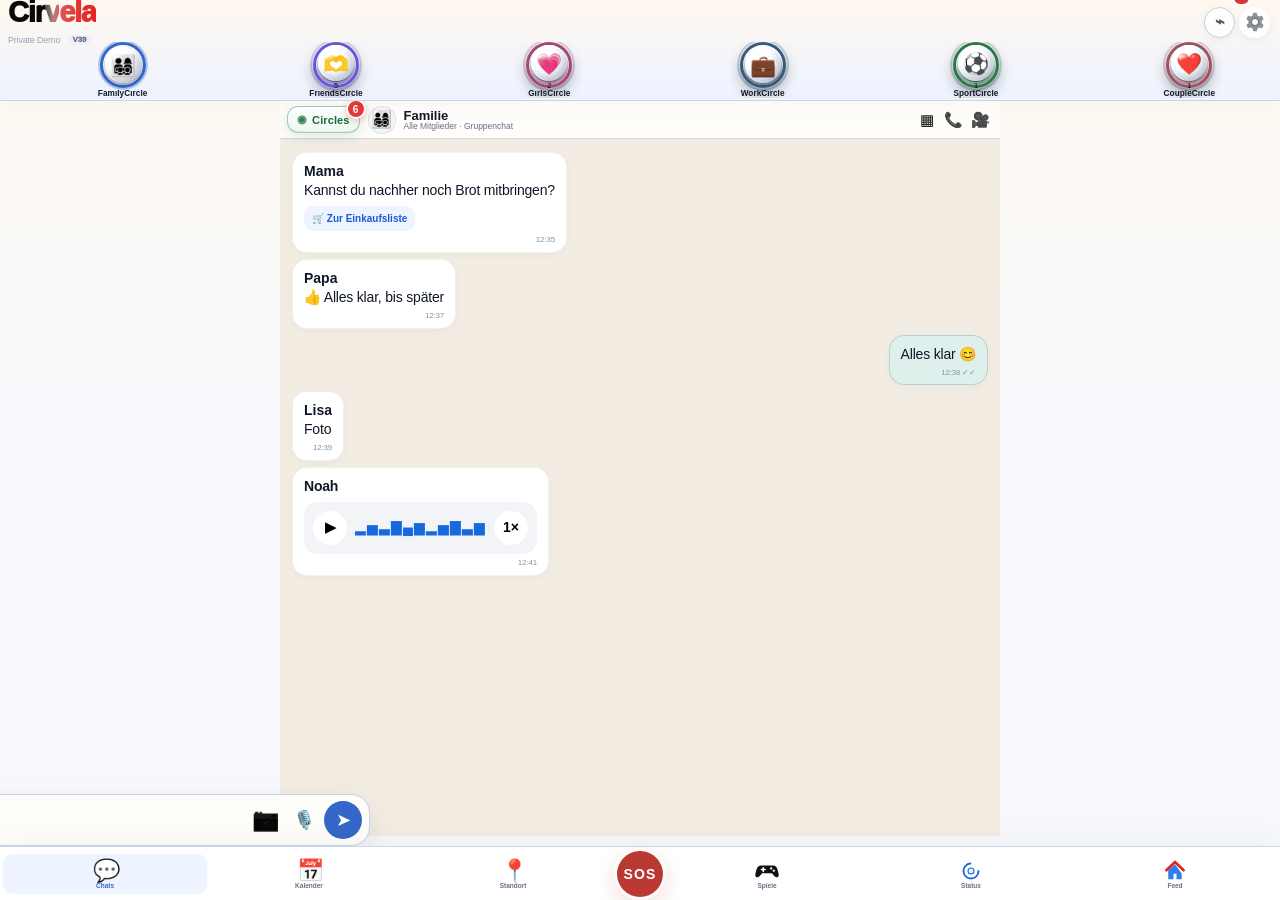
==== commit fa82638a: "Add files via upload" ====
--- a/index.html
+++ b/index.html
@@ -9,12 +9,12 @@
   <meta name="apple-mobile-web-app-title" content="Cirvela">
   <link rel="manifest" href="./manifest.json">
   <link rel="apple-touch-icon" href="icon-192.png">
-  <link rel="stylesheet" href="./styles.css?v=38">
+  <link rel="stylesheet" href="./styles.css?v=39">
   <title>Cirvela</title>
 
   <script>
   (function(){
-    const build='V38';
+    const build='V39';
     window.__CIRVELA_BUILD__=build;
     try{
       if('serviceWorker' in navigator){
@@ -39,7 +39,7 @@
       <div class="brandline">
         <div class="brandblock">
           <div class="cirvela-wordmark" aria-label="Cirvela"><span class="cirvela-black">Cir</span><span class="cirvela-v">v</span><span class="cirvela-red">ela</span></div>
-          <div class="subtitle">Private Demo <span class="build-badge">V38</span></div>
+          <div class="subtitle">Private Demo <span class="build-badge">V39</span></div>
         </div>
         <div class="header-tools">
           <button id="hubTop" class="hub-launch" aria-label="Circle Hub öffnen"><b>Circle Hub</b><em id="hubAlert">0</em></button>
@@ -64,7 +64,7 @@
       <button id="sosBtn" class="sos-button" aria-label="SOS auslösen">SOS</button>
       <button class="nav-item" data-tab="games"><span class="nav-glyph controller-glyph" aria-hidden="true"><svg viewBox="0 0 64 44"><path d="M16 7h32c6 0 10 4 12 11l3 12c2 8-6 12-11 6l-7-8H19l-7 8C7 42-1 38 1 30l3-12C6 11 10 7 16 7Z" fill="#111"/><rect x="15" y="16" width="14" height="4" rx="2" fill="#fff"/><rect x="20" y="11" width="4" height="14" rx="2" fill="#fff"/><circle cx="43" cy="15" r="3" fill="#fff"/><circle cx="50" cy="21" r="3" fill="#fff"/></svg></span><b>Spiele</b></button>
       <button class="nav-item" data-tab="status"><span class="nav-glyph status-nav-icon"><svg viewBox="0 0 64 64"><circle cx="32" cy="32" r="20" fill="none" stroke="#1769E0" stroke-width="5" stroke-linecap="round" stroke-dasharray="92 34"/><circle cx="32" cy="32" r="8" fill="#EAF2FF" stroke="#1769E0" stroke-width="3"/></svg></span><b>Status</b></button>
-      <button class="nav-item" data-tab="feed"><span class="nav-glyph feed-nav-icon"><svg viewBox="0 0 64 64"><path d="M14 29v25h14V39h8v15h14V38L32 14z" fill="#2F80ED"/><path d="M9 30L32 8l23 22" fill="none" stroke="#E52420" stroke-width="7" stroke-linecap="round" stroke-linejoin="round"/></svg></span><b>Feed</b></button>
+      <button class="nav-item" data-tab="feed"><span class="nav-glyph feed-nav-icon"><svg viewBox="0 0 64 64"><path d="M14 29v25h14V39h8v15h14V39L32 14z" fill="#2F80ED"/><path d="M9 30L32 8l23 22" fill="none" stroke="#E52420" stroke-width="7" stroke-linecap="round" stroke-linejoin="round"/></svg></span><b>Feed</b></button>
     </nav>
 
     <div id="modalRoot"></div>
@@ -72,6 +72,6 @@
     <input id="cameraInput" type="file" accept="image/*,video/*" capture="environment" hidden>
     <input id="scoreInput" type="file" accept="image/*" hidden>
   </div>
-  <script src="./app.js?v=38"></script>
+  <script src="./app.js?v=39"></script>
 </body>
 </html>
--- a/styles.css
+++ b/styles.css
@@ -2808,3 +2808,77 @@
 .circle-carousel-item.circle-hold .circle-avatar-ring{
   transform:scale(1.24) translateY(-3px)!important;
 }
+
+
+/* ==========================================================
+   V39 – nur die zuletzt verlangten Größen-/Scrollkorrekturen
+   ========================================================== */
+
+/* Lose Circles: keine Maskierung/Fade mehr, damit nichts abgeschnitten wirkt */
+.circle-loose-track{
+  padding-left:8px!important;
+  padding-right:18px!important;
+  overflow-x:auto!important;
+  overflow-y:visible!important;
+  scroll-padding-left:8px!important;
+  scroll-padding-right:18px!important;
+  -webkit-mask-image:none!important;
+  mask-image:none!important;
+}
+
+/* Circle-Leiste etwas höher, damit größere Kreise vollständig sichtbar bleiben */
+.circle-carousel{
+  height:58px!important;
+  min-height:58px!important;
+  overflow:visible!important;
+}
+.circle-carousel-item{
+  min-height:55px!important;
+  overflow:visible!important;
+}
+
+/* Kreise etwas größer */
+.circle-avatar-ring{
+  width:46px!important;
+  height:46px!important;
+  min-width:46px!important;
+  min-height:46px!important;
+}
+.circle-avatar{
+  width:36px!important;
+  height:36px!important;
+  min-width:36px!important;
+  min-height:36px!important;
+  font-size:21px!important;
+}
+
+/* Circle-Namen leicht größer */
+.circle-carousel-name{
+  font-size:8.2px!important;
+  line-height:1!important;
+  margin-top:1px!important;
+}
+
+/* Untere Navigationssymbole größer */
+.bottom-nav .nav-item .nav-glyph{
+  width:24px!important;
+  height:24px!important;
+  font-size:22px!important;
+}
+.bottom-nav .nav-item .nav-glyph svg{
+  width:24px!important;
+  height:24px!important;
+}
+.bottom-nav .controller-glyph svg{
+  width:25px!important;
+  height:20px!important;
+}
+
+/* SOS proportional etwas größer, Position bleibt unverändert */
+#sosBtn.sos-button{
+  width:52px!important;
+  height:52px!important;
+  min-width:52px!important;
+  min-height:52px!important;
+  font-size:14px!important;
+}
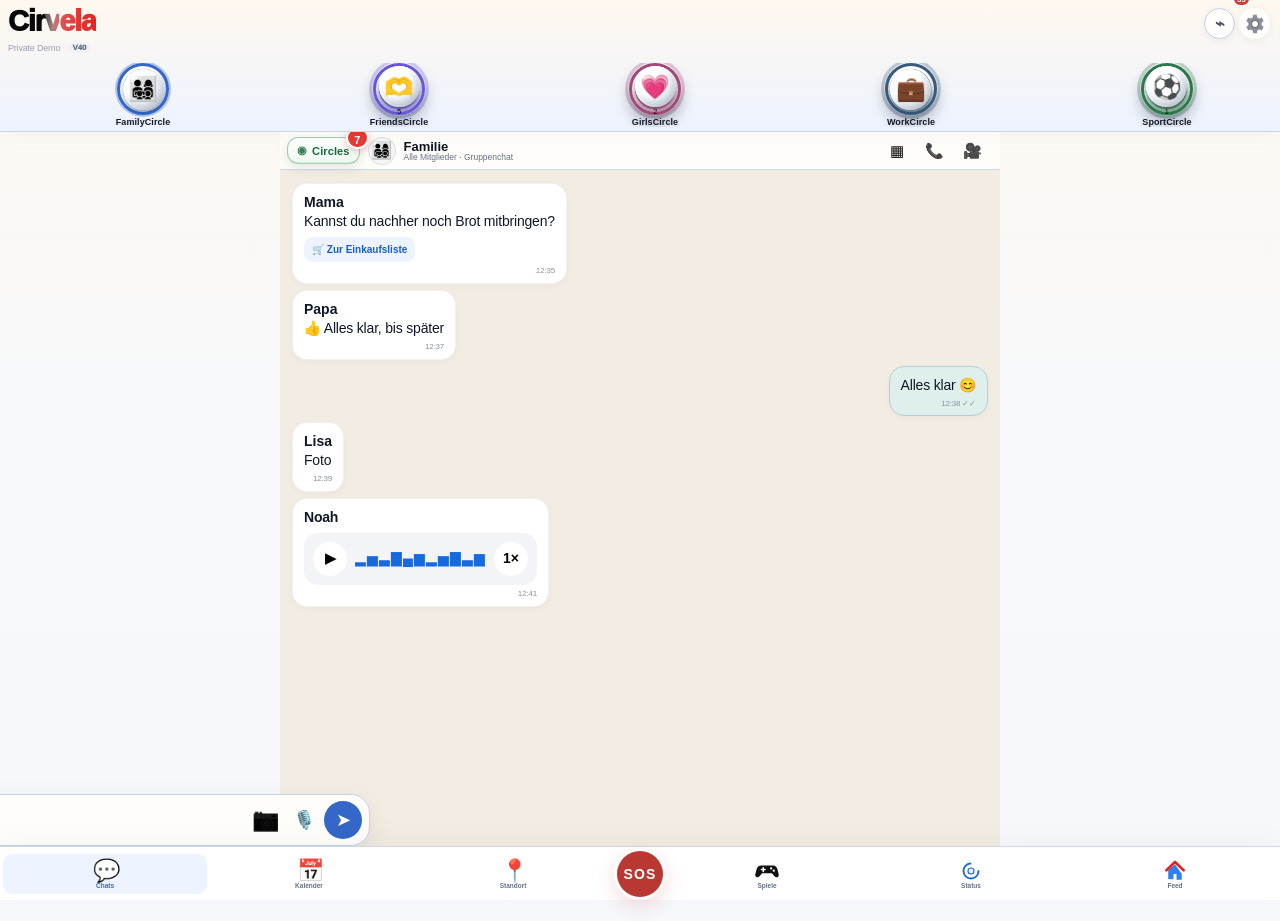
==== commit 3f6390f0: "Add files via upload" ====
--- a/index.html
+++ b/index.html
@@ -9,12 +9,12 @@
   <meta name="apple-mobile-web-app-title" content="Cirvela">
   <link rel="manifest" href="./manifest.json">
   <link rel="apple-touch-icon" href="icon-192.png">
-  <link rel="stylesheet" href="./styles.css?v=39">
+  <link rel="stylesheet" href="./styles.css?v=40">
   <title>Cirvela</title>
 
   <script>
   (function(){
-    const build='V39';
+    const build='V40';
     window.__CIRVELA_BUILD__=build;
     try{
       if('serviceWorker' in navigator){
@@ -39,7 +39,7 @@
       <div class="brandline">
         <div class="brandblock">
           <div class="cirvela-wordmark" aria-label="Cirvela"><span class="cirvela-black">Cir</span><span class="cirvela-v">v</span><span class="cirvela-red">ela</span></div>
-          <div class="subtitle">Private Demo <span class="build-badge">V39</span></div>
+          <div class="subtitle">Private Demo <span class="build-badge">V40</span></div>
         </div>
         <div class="header-tools">
           <button id="hubTop" class="hub-launch" aria-label="Circle Hub öffnen"><b>Circle Hub</b><em id="hubAlert">0</em></button>
@@ -64,7 +64,7 @@
       <button id="sosBtn" class="sos-button" aria-label="SOS auslösen">SOS</button>
       <button class="nav-item" data-tab="games"><span class="nav-glyph controller-glyph" aria-hidden="true"><svg viewBox="0 0 64 44"><path d="M16 7h32c6 0 10 4 12 11l3 12c2 8-6 12-11 6l-7-8H19l-7 8C7 42-1 38 1 30l3-12C6 11 10 7 16 7Z" fill="#111"/><rect x="15" y="16" width="14" height="4" rx="2" fill="#fff"/><rect x="20" y="11" width="4" height="14" rx="2" fill="#fff"/><circle cx="43" cy="15" r="3" fill="#fff"/><circle cx="50" cy="21" r="3" fill="#fff"/></svg></span><b>Spiele</b></button>
       <button class="nav-item" data-tab="status"><span class="nav-glyph status-nav-icon"><svg viewBox="0 0 64 64"><circle cx="32" cy="32" r="20" fill="none" stroke="#1769E0" stroke-width="5" stroke-linecap="round" stroke-dasharray="92 34"/><circle cx="32" cy="32" r="8" fill="#EAF2FF" stroke="#1769E0" stroke-width="3"/></svg></span><b>Status</b></button>
-      <button class="nav-item" data-tab="feed"><span class="nav-glyph feed-nav-icon"><svg viewBox="0 0 64 64"><path d="M14 29v25h14V39h8v15h14V39L32 14z" fill="#2F80ED"/><path d="M9 30L32 8l23 22" fill="none" stroke="#E52420" stroke-width="7" stroke-linecap="round" stroke-linejoin="round"/></svg></span><b>Feed</b></button>
+      <button class="nav-item" data-tab="feed"><span class="nav-glyph feed-nav-icon"><svg viewBox="0 0 64 64"><path d="M14 29v25h14V40h8v15h14V40L32 14z" fill="#2F80ED"/><path d="M9 30L32 8l23 22" fill="none" stroke="#E52420" stroke-width="7" stroke-linecap="round" stroke-linejoin="round"/></svg></span><b>Feed</b></button>
     </nav>
 
     <div id="modalRoot"></div>
@@ -72,6 +72,6 @@
     <input id="cameraInput" type="file" accept="image/*,video/*" capture="environment" hidden>
     <input id="scoreInput" type="file" accept="image/*" hidden>
   </div>
-  <script src="./app.js?v=39"></script>
+  <script src="./app.js?v=40"></script>
 </body>
 </html>
--- a/styles.css
+++ b/styles.css
@@ -2882,3 +2882,114 @@
   min-height:52px!important;
   font-size:14px!important;
 }
+
+/* ==========================================================
+   V40 – nur die zuletzt gewünschten Anpassungen
+   ========================================================== */
+
+/* Mehr Luft für Cirvela; Circle-Reihe größer und etwas weiter unten */
+.topbar{
+  --cirvela-topbar-offset:132px!important;
+  min-height:132px!important;
+  height:132px!important;
+  padding-top:8px!important;
+  overflow:visible!important;
+}
+.brandline{
+  min-height:47px!important;
+  height:47px!important;
+  align-items:flex-start!important;
+}
+.circle-carousel{
+  height:70px!important;
+  min-height:70px!important;
+  padding-top:8px!important;
+  padding-bottom:3px!important;
+  overflow:visible!important;
+}
+
+/* Genau fünf Circle-Plätze pro Bildschirmbreite */
+.circle-carousel-item{
+  flex:0 0 20vw!important;
+  width:20vw!important;
+  min-width:20vw!important;
+  max-width:20vw!important;
+  min-height:60px!important;
+  overflow:visible!important;
+}
+
+/* Größere, stärker plastische Circle-Kreise */
+.circle-avatar-ring{
+  width:52px!important;
+  height:52px!important;
+  min-width:52px!important;
+  min-height:52px!important;
+  border-width:3px!important;
+  box-shadow:
+    0 8px 15px rgba(17,28,48,.31),
+    0 2px 3px rgba(17,28,48,.20),
+    0 0 0 1px rgba(255,255,255,.94),
+    0 0 0 4px color-mix(in srgb,var(--circle-accent,#64748b) 27%,transparent),
+    inset 0 5px 4px rgba(255,255,255,.99),
+    inset 0 -6px 8px color-mix(in srgb,var(--circle-accent,#64748b) 39%,rgba(0,0,0,.17))!important;
+}
+.circle-avatar{
+  width:41px!important;
+  height:41px!important;
+  min-width:41px!important;
+  min-height:41px!important;
+  font-size:24px!important;
+}
+.circle-carousel-name{
+  font-size:9px!important;
+  line-height:1.05!important;
+  margin-top:2px!important;
+}
+
+/* Die fixierte Gruppe bleibt vollständig sichtbar */
+.circle-pinned-track.has-pinned{
+  overflow:visible!important;
+}
+.circle-loose-track{
+  padding-left:7px!important;
+  padding-right:20px!important;
+  overflow-x:auto!important;
+  overflow-y:visible!important;
+}
+
+/* Aktionen in der Chat-Kopfzeile weiter auseinander */
+.chat-header-actions{
+  margin-left:auto!important;
+  display:flex!important;
+  align-items:center!important;
+  gap:13px!important;
+  padding-left:8px!important;
+  padding-right:8px!important;
+}
+.chat-header-actions .icon-button{
+  margin:0!important;
+}
+
+/* Badge auf Circles sicher vor allen angrenzenden Elementen anzeigen */
+#openCircles{
+  position:relative!important;
+  overflow:visible!important;
+  z-index:30!important;
+}
+.circles-hidden-unread{
+  z-index:999!important;
+  right:-10px!important;
+  top:-11px!important;
+  min-width:22px!important;
+  height:22px!important;
+  padding:0 6px!important;
+  font-size:11px!important;
+  line-height:22px!important;
+  display:grid!important;
+  visibility:visible!important;
+  opacity:1!important;
+  pointer-events:none!important;
+}
+.chat-header{
+  overflow:visible!important;
+}
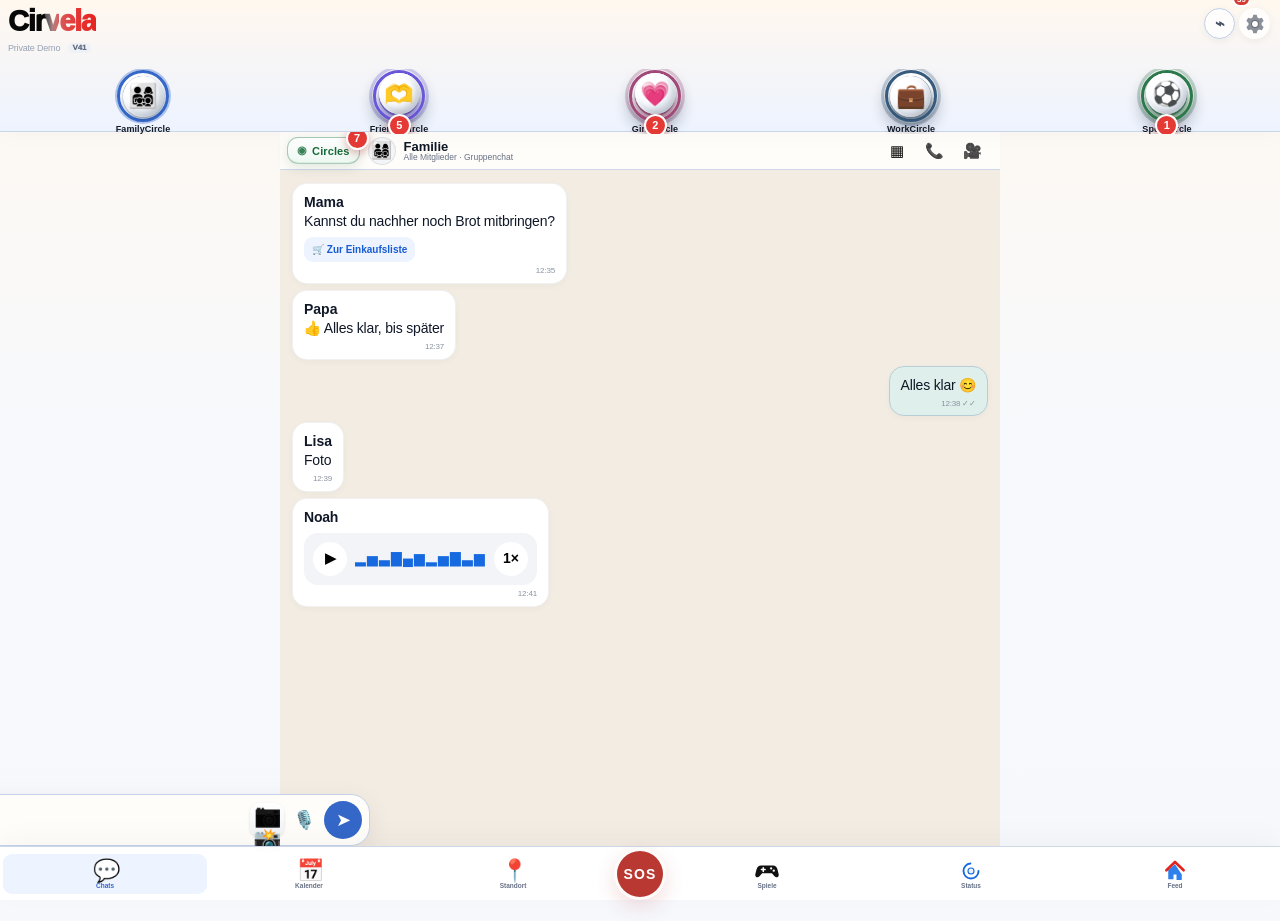
==== commit 88065568: "Add files via upload" ====
--- a/index.html
+++ b/index.html
@@ -9,12 +9,12 @@
   <meta name="apple-mobile-web-app-title" content="Cirvela">
   <link rel="manifest" href="./manifest.json">
   <link rel="apple-touch-icon" href="icon-192.png">
-  <link rel="stylesheet" href="./styles.css?v=40">
+  <link rel="stylesheet" href="./styles.css?v=41">
   <title>Cirvela</title>
 
   <script>
   (function(){
-    const build='V40';
+    const build='V41';
     window.__CIRVELA_BUILD__=build;
     try{
       if('serviceWorker' in navigator){
@@ -39,7 +39,7 @@
       <div class="brandline">
         <div class="brandblock">
           <div class="cirvela-wordmark" aria-label="Cirvela"><span class="cirvela-black">Cir</span><span class="cirvela-v">v</span><span class="cirvela-red">ela</span></div>
-          <div class="subtitle">Private Demo <span class="build-badge">V40</span></div>
+          <div class="subtitle">Private Demo <span class="build-badge">V41</span></div>
         </div>
         <div class="header-tools">
           <button id="hubTop" class="hub-launch" aria-label="Circle Hub öffnen"><b>Circle Hub</b><em id="hubAlert">0</em></button>
@@ -64,7 +64,7 @@
       <button id="sosBtn" class="sos-button" aria-label="SOS auslösen">SOS</button>
       <button class="nav-item" data-tab="games"><span class="nav-glyph controller-glyph" aria-hidden="true"><svg viewBox="0 0 64 44"><path d="M16 7h32c6 0 10 4 12 11l3 12c2 8-6 12-11 6l-7-8H19l-7 8C7 42-1 38 1 30l3-12C6 11 10 7 16 7Z" fill="#111"/><rect x="15" y="16" width="14" height="4" rx="2" fill="#fff"/><rect x="20" y="11" width="4" height="14" rx="2" fill="#fff"/><circle cx="43" cy="15" r="3" fill="#fff"/><circle cx="50" cy="21" r="3" fill="#fff"/></svg></span><b>Spiele</b></button>
       <button class="nav-item" data-tab="status"><span class="nav-glyph status-nav-icon"><svg viewBox="0 0 64 64"><circle cx="32" cy="32" r="20" fill="none" stroke="#1769E0" stroke-width="5" stroke-linecap="round" stroke-dasharray="92 34"/><circle cx="32" cy="32" r="8" fill="#EAF2FF" stroke="#1769E0" stroke-width="3"/></svg></span><b>Status</b></button>
-      <button class="nav-item" data-tab="feed"><span class="nav-glyph feed-nav-icon"><svg viewBox="0 0 64 64"><path d="M14 29v25h14V40h8v15h14V40L32 14z" fill="#2F80ED"/><path d="M9 30L32 8l23 22" fill="none" stroke="#E52420" stroke-width="7" stroke-linecap="round" stroke-linejoin="round"/></svg></span><b>Feed</b></button>
+      <button class="nav-item" data-tab="feed"><span class="nav-glyph feed-nav-icon"><svg viewBox="0 0 64 64"><path d="M14 29v25h14V41h8v15h14V41L32 14z" fill="#2F80ED"/><path d="M9 30L32 8l23 22" fill="none" stroke="#E52420" stroke-width="7" stroke-linecap="round" stroke-linejoin="round"/></svg></span><b>Feed</b></button>
     </nav>
 
     <div id="modalRoot"></div>
@@ -72,6 +72,6 @@
     <input id="cameraInput" type="file" accept="image/*,video/*" capture="environment" hidden>
     <input id="scoreInput" type="file" accept="image/*" hidden>
   </div>
-  <script src="./app.js?v=40"></script>
+  <script src="./app.js?v=41"></script>
 </body>
 </html>
--- a/styles.css
+++ b/styles.css
@@ -2993,3 +2993,104 @@
 .chat-header{
   overflow:visible!important;
 }
+
+
+/* ==========================================================
+   V41 – nur die zuletzt bestätigten Korrekturen
+   ========================================================== */
+
+/* Circle-Kreise vollständig sichtbar: mehr Luft oberhalb der Ringe,
+   ohne den bestehenden 3D-Look zu verändern. */
+.topbar{
+  overflow:visible!important;
+}
+.circle-carousel{
+  box-sizing:border-box!important;
+  overflow:visible!important;
+  height:76px!important;
+  min-height:76px!important;
+  padding-top:14px!important;
+  padding-bottom:5px!important;
+}
+.circle-pinned-track,
+.circle-loose-track{
+  overflow-y:visible!important;
+  padding-top:1px!important;
+}
+.circle-carousel-item{
+  overflow:visible!important;
+}
+.circle-avatar-ring{
+  overflow:visible!important;
+  margin-top:0!important;
+}
+
+/* Badge am Circles-Button bleibt vollständig vor allen Nachbarelementen. */
+#openCircles{
+  position:relative!important;
+  overflow:visible!important;
+  z-index:100!important;
+}
+.circles-hidden-unread{
+  z-index:10000!important;
+  top:-11px!important;
+  right:-10px!important;
+  min-width:23px!important;
+  height:23px!important;
+  padding:0 6px!important;
+  border:2px solid #fff!important;
+  border-radius:999px!important;
+  background:#e53935!important;
+  color:#fff!important;
+  -webkit-text-fill-color:#fff!important;
+  font-size:11px!important;
+  font-weight:900!important;
+  line-height:1!important;
+  box-shadow:0 3px 8px rgba(150,20,20,.34)!important;
+}
+
+/* Ungelesen-Anzahl auf jedem Circle exakt im selben Badge-Stil. */
+.circle-unread{
+  z-index:1000!important;
+  top:-9px!important;
+  right:-8px!important;
+  min-width:23px!important;
+  height:23px!important;
+  padding:0 6px!important;
+  border:2px solid #fff!important;
+  border-radius:999px!important;
+  display:grid!important;
+  place-items:center!important;
+  background:#e53935!important;
+  color:#fff!important;
+  -webkit-text-fill-color:#fff!important;
+  font-size:11px!important;
+  font-weight:900!important;
+  line-height:1!important;
+  box-shadow:0 3px 8px rgba(150,20,20,.34)!important;
+}
+
+/* Kamera in der Schreibleiste: echter, klar erkennbarer Fotoapparat
+   statt schwarzer Block. Funktion bleibt identisch. */
+#chatCamera.camera-black{
+  display:grid!important;
+  place-items:center!important;
+  width:34px!important;
+  height:34px!important;
+  min-width:34px!important;
+  padding:0!important;
+  margin:0!important;
+  border:0!important;
+  border-radius:10px!important;
+  background:linear-gradient(180deg,#ffffff 0%,#eef1f5 100%)!important;
+  box-shadow:0 1px 3px rgba(20,30,45,.14),inset 0 1px 0 rgba(255,255,255,.95)!important;
+  color:#111827!important;
+  -webkit-text-fill-color:#111827!important;
+  filter:none!important;
+}
+#chatCamera.camera-black span{
+  display:block!important;
+  font-size:23px!important;
+  line-height:1!important;
+  filter:none!important;
+}
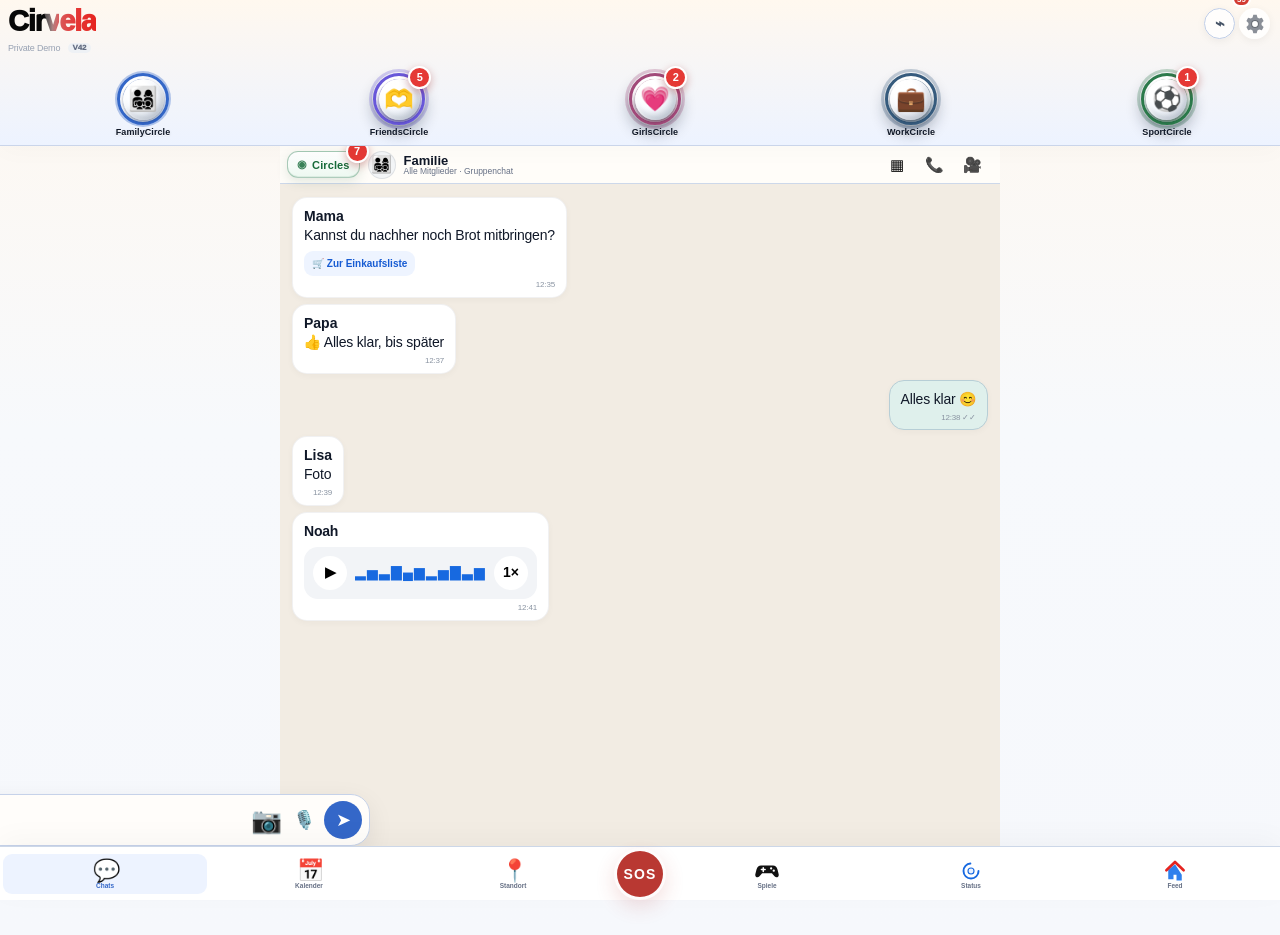
==== commit e00a594b: "Add files via upload" ====
--- a/index.html
+++ b/index.html
@@ -9,12 +9,12 @@
   <meta name="apple-mobile-web-app-title" content="Cirvela">
   <link rel="manifest" href="./manifest.json">
   <link rel="apple-touch-icon" href="icon-192.png">
-  <link rel="stylesheet" href="./styles.css?v=41">
+  <link rel="stylesheet" href="./styles.css?v=42">
   <title>Cirvela</title>
 
   <script>
   (function(){
-    const build='V41';
+    const build='V42';
     window.__CIRVELA_BUILD__=build;
     try{
       if('serviceWorker' in navigator){
@@ -39,7 +39,7 @@
       <div class="brandline">
         <div class="brandblock">
           <div class="cirvela-wordmark" aria-label="Cirvela"><span class="cirvela-black">Cir</span><span class="cirvela-v">v</span><span class="cirvela-red">ela</span></div>
-          <div class="subtitle">Private Demo <span class="build-badge">V41</span></div>
+          <div class="subtitle">Private Demo <span class="build-badge">V42</span></div>
         </div>
         <div class="header-tools">
           <button id="hubTop" class="hub-launch" aria-label="Circle Hub öffnen"><b>Circle Hub</b><em id="hubAlert">0</em></button>
@@ -64,7 +64,7 @@
       <button id="sosBtn" class="sos-button" aria-label="SOS auslösen">SOS</button>
       <button class="nav-item" data-tab="games"><span class="nav-glyph controller-glyph" aria-hidden="true"><svg viewBox="0 0 64 44"><path d="M16 7h32c6 0 10 4 12 11l3 12c2 8-6 12-11 6l-7-8H19l-7 8C7 42-1 38 1 30l3-12C6 11 10 7 16 7Z" fill="#111"/><rect x="15" y="16" width="14" height="4" rx="2" fill="#fff"/><rect x="20" y="11" width="4" height="14" rx="2" fill="#fff"/><circle cx="43" cy="15" r="3" fill="#fff"/><circle cx="50" cy="21" r="3" fill="#fff"/></svg></span><b>Spiele</b></button>
       <button class="nav-item" data-tab="status"><span class="nav-glyph status-nav-icon"><svg viewBox="0 0 64 64"><circle cx="32" cy="32" r="20" fill="none" stroke="#1769E0" stroke-width="5" stroke-linecap="round" stroke-dasharray="92 34"/><circle cx="32" cy="32" r="8" fill="#EAF2FF" stroke="#1769E0" stroke-width="3"/></svg></span><b>Status</b></button>
-      <button class="nav-item" data-tab="feed"><span class="nav-glyph feed-nav-icon"><svg viewBox="0 0 64 64"><path d="M14 29v25h14V41h8v15h14V41L32 14z" fill="#2F80ED"/><path d="M9 30L32 8l23 22" fill="none" stroke="#E52420" stroke-width="7" stroke-linecap="round" stroke-linejoin="round"/></svg></span><b>Feed</b></button>
+      <button class="nav-item" data-tab="feed"><span class="nav-glyph feed-nav-icon"><svg viewBox="0 0 64 64"><path d="M14 29v25h14V42h8v15h14V42L32 14z" fill="#2F80ED"/><path d="M9 30L32 8l23 22" fill="none" stroke="#E52420" stroke-width="7" stroke-linecap="round" stroke-linejoin="round"/></svg></span><b>Feed</b></button>
     </nav>
 
     <div id="modalRoot"></div>
@@ -72,6 +72,6 @@
     <input id="cameraInput" type="file" accept="image/*,video/*" capture="environment" hidden>
     <input id="scoreInput" type="file" accept="image/*" hidden>
   </div>
-  <script src="./app.js?v=41"></script>
+  <script src="./app.js?v=42"></script>
 </body>
 </html>
--- a/styles.css
+++ b/styles.css
@@ -3094,3 +3094,129 @@
   line-height:1!important;
   filter:none!important;
 }
+
+
+/* ==========================================================
+   V42 – nur die bestätigten Fehlerkorrekturen
+   ========================================================== */
+
+/* 1) Circle-Zeile vollständig sichtbar, ohne Abschneiden/Überlappen */
+.topbar{
+  --cirvela-topbar-offset:146px!important;
+  height:146px!important;
+  min-height:146px!important;
+  overflow:visible!important;
+  box-sizing:border-box!important;
+}
+.brandline{
+  height:48px!important;
+  min-height:48px!important;
+}
+.circle-carousel{
+  height:82px!important;
+  min-height:82px!important;
+  padding-top:16px!important;
+  padding-bottom:8px!important;
+  overflow:visible!important;
+  box-sizing:border-box!important;
+}
+.circle-pinned-track,
+.circle-loose-track,
+.circle-carousel-item,
+.circle-avatar-ring{
+  overflow:visible!important;
+}
+.chat-screen .chat-header{
+  top:var(--cirvela-topbar-offset,146px)!important;
+}
+
+/* 2) Ungelesen-Badges auf Circle-Kreisen: gleich wie Circles-Badge,
+      sauber oben rechts am jeweiligen Kreis */
+.circle-avatar-ring{
+  position:relative!important;
+}
+.circle-unread{
+  position:absolute!important;
+  top:-10px!important;
+  right:-9px!important;
+  z-index:12000!important;
+  min-width:23px!important;
+  height:23px!important;
+  padding:0 6px!important;
+  border-radius:999px!important;
+  border:2px solid #fff!important;
+  display:grid!important;
+  place-items:center!important;
+  background:#e53935!important;
+  color:#fff!important;
+  -webkit-text-fill-color:#fff!important;
+  font-size:11px!important;
+  font-weight:900!important;
+  line-height:1!important;
+  box-shadow:0 3px 8px rgba(150,20,20,.34)!important;
+  pointer-events:none!important;
+}
+
+/* 3) Circles-Sammelbadge garantiert vor Avatar/Schrift */
+.group-header,
+.chat-header,
+#openCircles{
+  overflow:visible!important;
+}
+#openCircles{
+  position:relative!important;
+  z-index:500!important;
+}
+.circles-hidden-unread{
+  position:absolute!important;
+  z-index:20000!important;
+  top:-12px!important;
+  right:-10px!important;
+  min-width:23px!important;
+  height:23px!important;
+  padding:0 6px!important;
+  border-radius:999px!important;
+  border:2px solid #fff!important;
+  display:grid!important;
+  place-items:center!important;
+  background:#e53935!important;
+  color:#fff!important;
+  -webkit-text-fill-color:#fff!important;
+  font-size:11px!important;
+  font-weight:900!important;
+  line-height:1!important;
+  box-shadow:0 3px 8px rgba(150,20,20,.34)!important;
+  pointer-events:none!important;
+}
+
+/* 4) Kamera: exakt ein klar erkennbarer Fotoapparat */
+.camera-black::before,
+#chatCamera.camera-black::before{
+  content:none!important;
+  display:none!important;
+}
+#chatCamera.camera-black{
+  display:grid!important;
+  place-items:center!important;
+  width:36px!important;
+  height:36px!important;
+  min-width:36px!important;
+  padding:0!important;
+  margin:0!important;
+  border:0!important;
+  border-radius:10px!important;
+  background:transparent!important;
+  box-shadow:none!important;
+  color:#111827!important;
+  -webkit-text-fill-color:#111827!important;
+  font-size:0!important;
+  filter:none!important;
+}
+#chatCamera.camera-black > span{
+  display:block!important;
+  visibility:visible!important;
+  opacity:1!important;
+  font-size:25px!important;
+  line-height:1!important;
+  filter:none!important;
+}
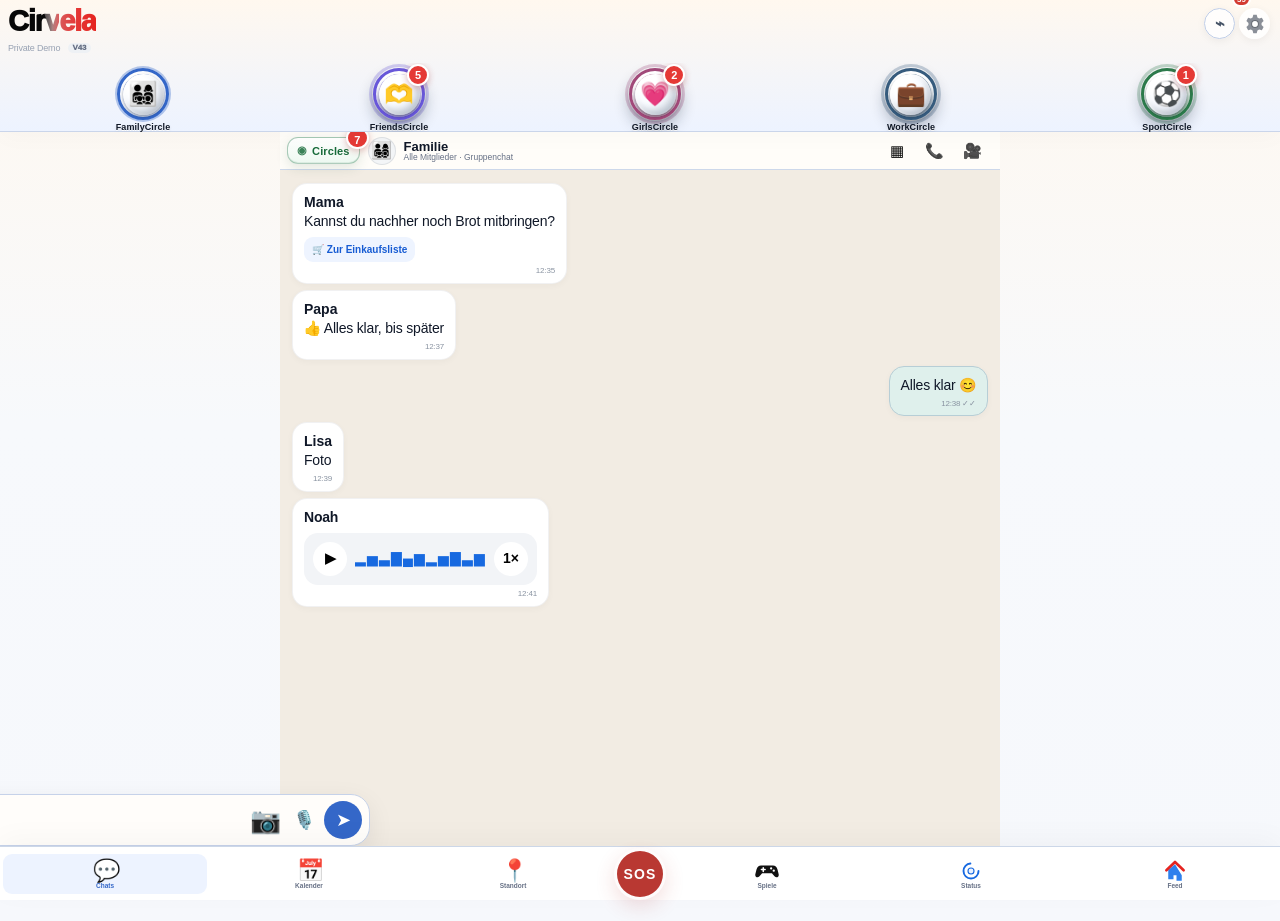
==== commit 41043a3a: "Add files via upload" ====
--- a/index.html
+++ b/index.html
@@ -9,12 +9,12 @@
   <meta name="apple-mobile-web-app-title" content="Cirvela">
   <link rel="manifest" href="./manifest.json">
   <link rel="apple-touch-icon" href="icon-192.png">
-  <link rel="stylesheet" href="./styles.css?v=42">
+  <link rel="stylesheet" href="./styles.css?v=43">
   <title>Cirvela</title>
 
   <script>
   (function(){
-    const build='V42';
+    const build='V43';
     window.__CIRVELA_BUILD__=build;
     try{
       if('serviceWorker' in navigator){
@@ -39,7 +39,7 @@
       <div class="brandline">
         <div class="brandblock">
           <div class="cirvela-wordmark" aria-label="Cirvela"><span class="cirvela-black">Cir</span><span class="cirvela-v">v</span><span class="cirvela-red">ela</span></div>
-          <div class="subtitle">Private Demo <span class="build-badge">V42</span></div>
+          <div class="subtitle">Private Demo <span class="build-badge">V43</span></div>
         </div>
         <div class="header-tools">
           <button id="hubTop" class="hub-launch" aria-label="Circle Hub öffnen"><b>Circle Hub</b><em id="hubAlert">0</em></button>
@@ -64,7 +64,7 @@
       <button id="sosBtn" class="sos-button" aria-label="SOS auslösen">SOS</button>
       <button class="nav-item" data-tab="games"><span class="nav-glyph controller-glyph" aria-hidden="true"><svg viewBox="0 0 64 44"><path d="M16 7h32c6 0 10 4 12 11l3 12c2 8-6 12-11 6l-7-8H19l-7 8C7 42-1 38 1 30l3-12C6 11 10 7 16 7Z" fill="#111"/><rect x="15" y="16" width="14" height="4" rx="2" fill="#fff"/><rect x="20" y="11" width="4" height="14" rx="2" fill="#fff"/><circle cx="43" cy="15" r="3" fill="#fff"/><circle cx="50" cy="21" r="3" fill="#fff"/></svg></span><b>Spiele</b></button>
       <button class="nav-item" data-tab="status"><span class="nav-glyph status-nav-icon"><svg viewBox="0 0 64 64"><circle cx="32" cy="32" r="20" fill="none" stroke="#1769E0" stroke-width="5" stroke-linecap="round" stroke-dasharray="92 34"/><circle cx="32" cy="32" r="8" fill="#EAF2FF" stroke="#1769E0" stroke-width="3"/></svg></span><b>Status</b></button>
-      <button class="nav-item" data-tab="feed"><span class="nav-glyph feed-nav-icon"><svg viewBox="0 0 64 64"><path d="M14 29v25h14V42h8v15h14V42L32 14z" fill="#2F80ED"/><path d="M9 30L32 8l23 22" fill="none" stroke="#E52420" stroke-width="7" stroke-linecap="round" stroke-linejoin="round"/></svg></span><b>Feed</b></button>
+      <button class="nav-item" data-tab="feed"><span class="nav-glyph feed-nav-icon"><svg viewBox="0 0 64 64"><path d="M14 29v25h14V43h8v15h14V43L32 14z" fill="#2F80ED"/><path d="M9 30L32 8l23 22" fill="none" stroke="#E52420" stroke-width="7" stroke-linecap="round" stroke-linejoin="round"/></svg></span><b>Feed</b></button>
     </nav>
 
     <div id="modalRoot"></div>
@@ -72,6 +72,6 @@
     <input id="cameraInput" type="file" accept="image/*,video/*" capture="environment" hidden>
     <input id="scoreInput" type="file" accept="image/*" hidden>
   </div>
-  <script src="./app.js?v=42"></script>
+  <script src="./app.js?v=43"></script>
 </body>
 </html>
--- a/styles.css
+++ b/styles.css
@@ -2996,66 +2996,29 @@
 
 
 /* ==========================================================
-   V41 – nur die zuletzt bestätigten Korrekturen
+   V43 – stabile V40-Basis; nur lokal bestätigte Korrekturen
    ========================================================== */
 
-/* Circle-Kreise vollständig sichtbar: mehr Luft oberhalb der Ringe,
-   ohne den bestehenden 3D-Look zu verändern. */
-.topbar{
-  overflow:visible!important;
-}
-.circle-carousel{
+/* Circle-Inhalte etwas tiefer innerhalb der bereits vorhandenen V40-Fläche.
+   Keine Änderung an Topbar-Höhe oder Scroll-Container-Breite. */
+.circle-carousel-item{
+  padding-top:5px!important;
   box-sizing:border-box!important;
   overflow:visible!important;
-  height:76px!important;
-  min-height:76px!important;
-  padding-top:14px!important;
-  padding-bottom:5px!important;
-}
-.circle-pinned-track,
-.circle-loose-track{
-  overflow-y:visible!important;
-  padding-top:1px!important;
-}
-.circle-carousel-item{
-  overflow:visible!important;
 }
 .circle-avatar-ring{
   overflow:visible!important;
-  margin-top:0!important;
-}
-
-/* Badge am Circles-Button bleibt vollständig vor allen Nachbarelementen. */
-#openCircles{
-  position:relative!important;
-  overflow:visible!important;
-  z-index:100!important;
-}
-.circles-hidden-unread{
-  z-index:10000!important;
-  top:-11px!important;
-  right:-10px!important;
-  min-width:23px!important;
-  height:23px!important;
-  padding:0 6px!important;
-  border:2px solid #fff!important;
-  border-radius:999px!important;
-  background:#e53935!important;
-  color:#fff!important;
-  -webkit-text-fill-color:#fff!important;
-  font-size:11px!important;
-  font-weight:900!important;
-  line-height:1!important;
-  box-shadow:0 3px 8px rgba(150,20,20,.34)!important;
-}
-
-/* Ungelesen-Anzahl auf jedem Circle exakt im selben Badge-Stil. */
+}
+
+/* Einzelne Ungelesen-Badges: derselbe klare rote Badge-Stil wie bei Circles,
+   oben rechts am jeweiligen Circle und über allen Circle-Ebenen. */
 .circle-unread{
-  z-index:1000!important;
-  top:-9px!important;
-  right:-8px!important;
-  min-width:23px!important;
-  height:23px!important;
+  position:absolute!important;
+  top:-7px!important;
+  right:-7px!important;
+  z-index:1200!important;
+  min-width:22px!important;
+  height:22px!important;
   padding:0 6px!important;
   border:2px solid #fff!important;
   border-radius:999px!important;
@@ -3067,148 +3030,45 @@
   font-size:11px!important;
   font-weight:900!important;
   line-height:1!important;
-  box-shadow:0 3px 8px rgba(150,20,20,.34)!important;
-}
-
-/* Kamera in der Schreibleiste: echter, klar erkennbarer Fotoapparat
-   statt schwarzer Block. Funktion bleibt identisch. */
-#chatCamera.camera-black{
-  display:grid!important;
-  place-items:center!important;
-  width:34px!important;
-  height:34px!important;
-  min-width:34px!important;
-  padding:0!important;
-  margin:0!important;
-  border:0!important;
-  border-radius:10px!important;
-  background:linear-gradient(180deg,#ffffff 0%,#eef1f5 100%)!important;
-  box-shadow:0 1px 3px rgba(20,30,45,.14),inset 0 1px 0 rgba(255,255,255,.95)!important;
-  color:#111827!important;
-  -webkit-text-fill-color:#111827!important;
-  filter:none!important;
-}
-#chatCamera.camera-black span{
-  display:block!important;
-  font-size:23px!important;
-  line-height:1!important;
-  filter:none!important;
-}
-
-
-/* ==========================================================
-   V42 – nur die bestätigten Fehlerkorrekturen
-   ========================================================== */
-
-/* 1) Circle-Zeile vollständig sichtbar, ohne Abschneiden/Überlappen */
-.topbar{
-  --cirvela-topbar-offset:146px!important;
-  height:146px!important;
-  min-height:146px!important;
+  box-shadow:0 2px 7px rgba(160,25,25,.30)!important;
+  pointer-events:none!important;
+}
+
+/* Sammelbadge auf „Circles“ sicher im Vordergrund. */
+#openCircles{
+  position:relative!important;
   overflow:visible!important;
-  box-sizing:border-box!important;
-}
-.brandline{
-  height:48px!important;
-  min-height:48px!important;
-}
-.circle-carousel{
-  height:82px!important;
-  min-height:82px!important;
-  padding-top:16px!important;
-  padding-bottom:8px!important;
-  overflow:visible!important;
-  box-sizing:border-box!important;
-}
-.circle-pinned-track,
-.circle-loose-track,
-.circle-carousel-item,
-.circle-avatar-ring{
-  overflow:visible!important;
-}
-.chat-screen .chat-header{
-  top:var(--cirvela-topbar-offset,146px)!important;
-}
-
-/* 2) Ungelesen-Badges auf Circle-Kreisen: gleich wie Circles-Badge,
-      sauber oben rechts am jeweiligen Kreis */
-.circle-avatar-ring{
-  position:relative!important;
-}
-.circle-unread{
-  position:absolute!important;
-  top:-10px!important;
-  right:-9px!important;
-  z-index:12000!important;
-  min-width:23px!important;
-  height:23px!important;
-  padding:0 6px!important;
-  border-radius:999px!important;
-  border:2px solid #fff!important;
-  display:grid!important;
-  place-items:center!important;
+  z-index:1200!important;
+}
+.circles-hidden-unread{
+  z-index:2400!important;
   background:#e53935!important;
   color:#fff!important;
   -webkit-text-fill-color:#fff!important;
-  font-size:11px!important;
-  font-weight:900!important;
-  line-height:1!important;
-  box-shadow:0 3px 8px rgba(150,20,20,.34)!important;
+  border:2px solid #fff!important;
+  box-shadow:0 2px 7px rgba(160,25,25,.30)!important;
   pointer-events:none!important;
 }
 
-/* 3) Circles-Sammelbadge garantiert vor Avatar/Schrift */
-.group-header,
-.chat-header,
-#openCircles{
-  overflow:visible!important;
-}
-#openCircles{
-  position:relative!important;
-  z-index:500!important;
-}
-.circles-hidden-unread{
-  position:absolute!important;
-  z-index:20000!important;
-  top:-12px!important;
-  right:-10px!important;
-  min-width:23px!important;
-  height:23px!important;
-  padding:0 6px!important;
-  border-radius:999px!important;
-  border:2px solid #fff!important;
-  display:grid!important;
-  place-items:center!important;
-  background:#e53935!important;
-  color:#fff!important;
-  -webkit-text-fill-color:#fff!important;
-  font-size:11px!important;
-  font-weight:900!important;
-  line-height:1!important;
-  box-shadow:0 3px 8px rgba(150,20,20,.34)!important;
-  pointer-events:none!important;
-}
-
-/* 4) Kamera: exakt ein klar erkennbarer Fotoapparat */
+/* Kamera: genau ein gut erkennbarer Fotoapparat.
+   Bestehende Kamera-Funktion und Datei-Auswahl bleiben unangetastet. */
 .camera-black::before,
 #chatCamera.camera-black::before{
   content:none!important;
   display:none!important;
 }
 #chatCamera.camera-black{
+  width:38px!important;
+  height:38px!important;
+  min-width:38px!important;
+  padding:0!important;
+  border:0!important;
+  border-radius:10px!important;
   display:grid!important;
   place-items:center!important;
-  width:36px!important;
-  height:36px!important;
-  min-width:36px!important;
-  padding:0!important;
-  margin:0!important;
-  border:0!important;
-  border-radius:10px!important;
   background:transparent!important;
   box-shadow:none!important;
-  color:#111827!important;
-  -webkit-text-fill-color:#111827!important;
+  color:inherit!important;
   font-size:0!important;
   filter:none!important;
 }
@@ -3220,3 +3080,13 @@
   line-height:1!important;
   filter:none!important;
 }
+
+/* iPhone: horizontales Wischen der losen Circles ausdrücklich erhalten.
+   Keine feste Breite/Positionierung und kein globales overflow wird gesetzt. */
+.circle-loose-track{
+  overflow-x:auto!important;
+  overflow-y:visible!important;
+  -webkit-overflow-scrolling:touch!important;
+  touch-action:pan-x!important;
+  overscroll-behavior-x:contain!important;
+}
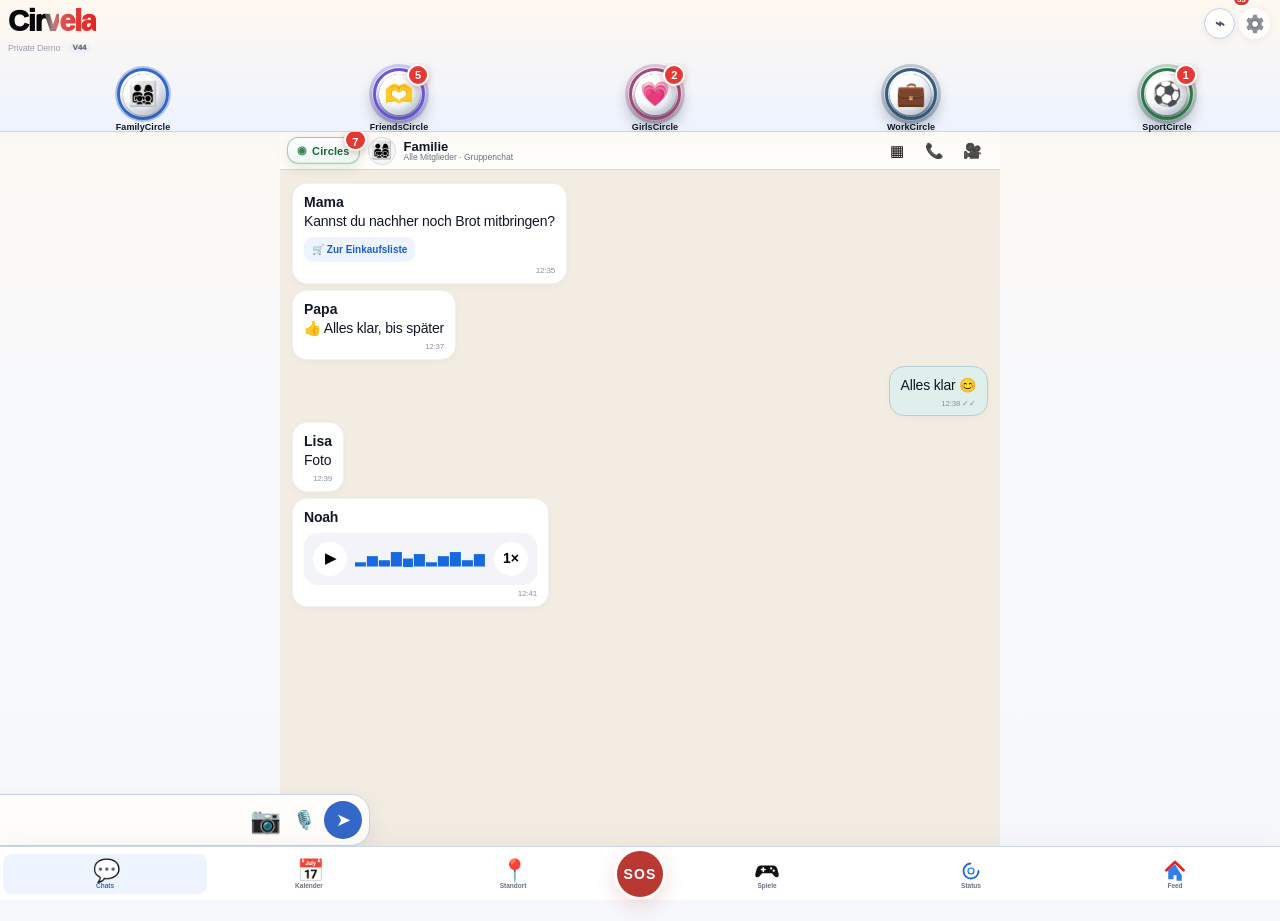
==== commit 4f7a9ca5: "Add files via upload" ====
--- a/index.html
+++ b/index.html
@@ -9,12 +9,12 @@
   <meta name="apple-mobile-web-app-title" content="Cirvela">
   <link rel="manifest" href="./manifest.json">
   <link rel="apple-touch-icon" href="icon-192.png">
-  <link rel="stylesheet" href="./styles.css?v=43">
+  <link rel="stylesheet" href="./styles.css?v=44">
   <title>Cirvela</title>
 
   <script>
   (function(){
-    const build='V43';
+    const build='V44';
     window.__CIRVELA_BUILD__=build;
     try{
       if('serviceWorker' in navigator){
@@ -39,7 +39,7 @@
       <div class="brandline">
         <div class="brandblock">
           <div class="cirvela-wordmark" aria-label="Cirvela"><span class="cirvela-black">Cir</span><span class="cirvela-v">v</span><span class="cirvela-red">ela</span></div>
-          <div class="subtitle">Private Demo <span class="build-badge">V43</span></div>
+          <div class="subtitle">Private Demo <span class="build-badge">V44</span></div>
         </div>
         <div class="header-tools">
           <button id="hubTop" class="hub-launch" aria-label="Circle Hub öffnen"><b>Circle Hub</b><em id="hubAlert">0</em></button>
@@ -72,6 +72,6 @@
     <input id="cameraInput" type="file" accept="image/*,video/*" capture="environment" hidden>
     <input id="scoreInput" type="file" accept="image/*" hidden>
   </div>
-  <script src="./app.js?v=43"></script>
+  <script src="./app.js?v=44"></script>
 </body>
 </html>
--- a/styles.css
+++ b/styles.css
@@ -3090,3 +3090,21 @@
   touch-action:pan-x!important;
   overscroll-behavior-x:contain!important;
 }
+
+
+/* ==========================================================
+   V44 – einzige Änderung: Circles-Sammelbadge sauber positioniert
+   ========================================================== */
+#openCircles{
+  position:relative!important;
+  overflow:visible!important;
+}
+#openCircles .circles-hidden-unread{
+  position:absolute!important;
+  top:-9px!important;
+  right:-8px!important;
+  z-index:30000!important;
+  transform:none!important;
+  margin:0!important;
+  pointer-events:none!important;
+}
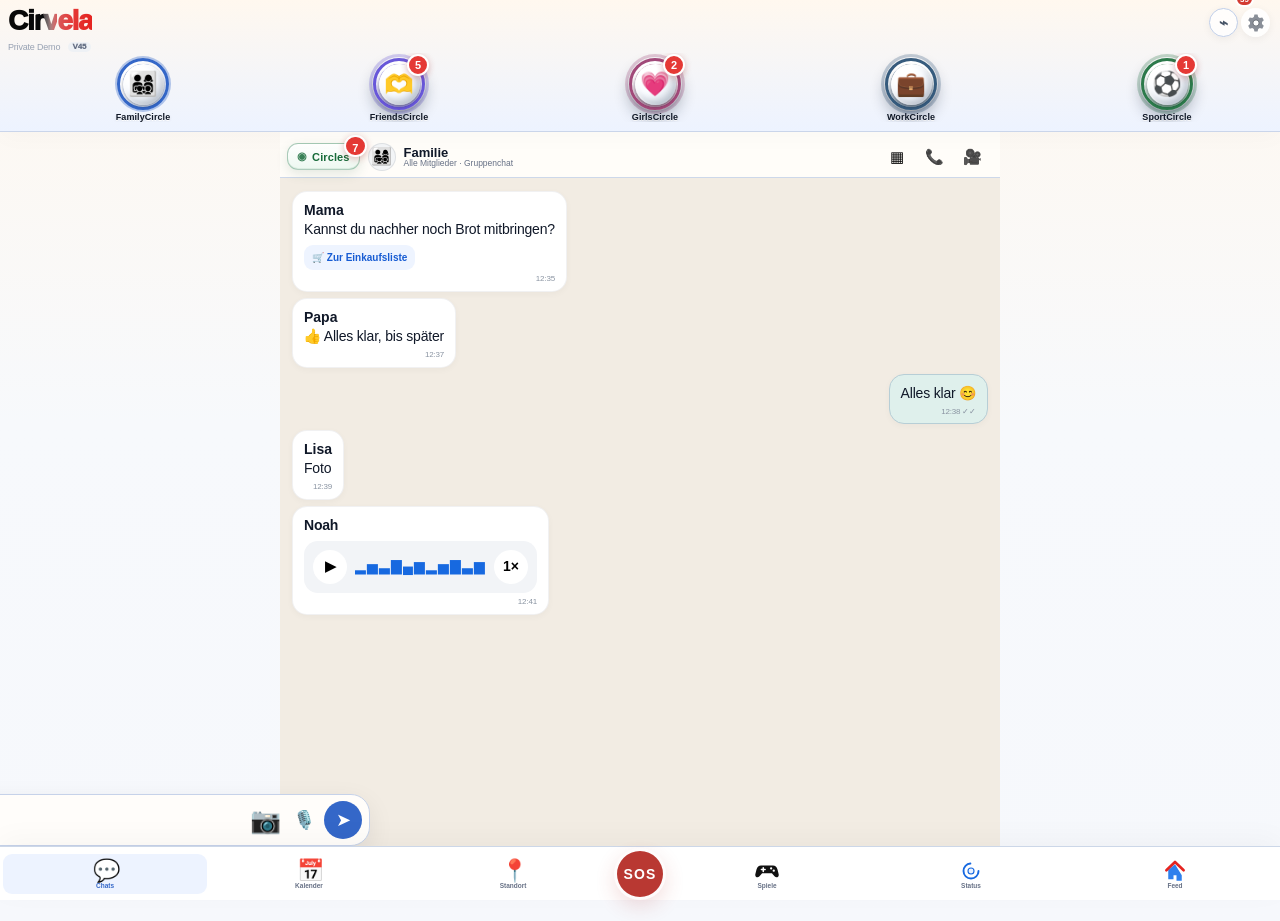
==== commit 4ef6923a: "Add files via upload" ====
--- a/index.html
+++ b/index.html
@@ -9,12 +9,12 @@
   <meta name="apple-mobile-web-app-title" content="Cirvela">
   <link rel="manifest" href="./manifest.json">
   <link rel="apple-touch-icon" href="icon-192.png">
-  <link rel="stylesheet" href="./styles.css?v=44">
+  <link rel="stylesheet" href="./styles.css?v=45">
   <title>Cirvela</title>
 
   <script>
   (function(){
-    const build='V44';
+    const build='V45';
     window.__CIRVELA_BUILD__=build;
     try{
       if('serviceWorker' in navigator){
@@ -39,7 +39,7 @@
       <div class="brandline">
         <div class="brandblock">
           <div class="cirvela-wordmark" aria-label="Cirvela"><span class="cirvela-black">Cir</span><span class="cirvela-v">v</span><span class="cirvela-red">ela</span></div>
-          <div class="subtitle">Private Demo <span class="build-badge">V44</span></div>
+          <div class="subtitle">Private Demo <span class="build-badge">V45</span></div>
         </div>
         <div class="header-tools">
           <button id="hubTop" class="hub-launch" aria-label="Circle Hub öffnen"><b>Circle Hub</b><em id="hubAlert">0</em></button>
@@ -72,6 +72,6 @@
     <input id="cameraInput" type="file" accept="image/*,video/*" capture="environment" hidden>
     <input id="scoreInput" type="file" accept="image/*" hidden>
   </div>
-  <script src="./app.js?v=44"></script>
+  <script src="./app.js?v=45"></script>
 </body>
 </html>
--- a/styles.css
+++ b/styles.css
@@ -3108,3 +3108,55 @@
   margin:0!important;
   pointer-events:none!important;
 }
+
+
+/* ==========================================================
+   V45 – nur die bestätigte Anpassung des oberen Bereichs
+   ========================================================== */
+
+/* Die Leiste mit „Circles / Circle-Name / Aktionen“ wird leicht höher.
+   Der Badge bekommt dadurch mehr sichtbaren Raum. */
+.group-header{
+  min-height:46px!important;
+  padding:8px 7px 4px!important;
+  overflow:visible!important;
+  z-index:55!important;
+}
+
+/* Die Circle-Reihe wird proportional etwas nach oben gesetzt,
+   ohne Größe, 3D-Look, Breite oder Scrollmechanik zu verändern. */
+.circle-carousel{
+  padding-top:2px!important;
+}
+
+/* Obere Cirvela-Ebene minimal kompakter, damit nichts nach oben gedrückt wird. */
+.brandline{
+  min-height:43px!important;
+  height:43px!important;
+}
+.cirvela-wordmark{
+  font-size:28px!important;
+}
+#hubTop,
+#settingsTop{
+  width:29px!important;
+  height:29px!important;
+  min-width:29px!important;
+  min-height:29px!important;
+}
+#settingsTop svg{
+  width:20px!important;
+  height:20px!important;
+}
+#hubTop::before{
+  font-size:15px!important;
+}
+.header-tools{
+  gap:3px!important;
+}
+
+/* Der vorhandene Badge bleibt an derselben Position,
+   liegt aber sicher vor der oberen Ebene. */
+#openCircles .circles-hidden-unread{
+  z-index:30000!important;
+}
